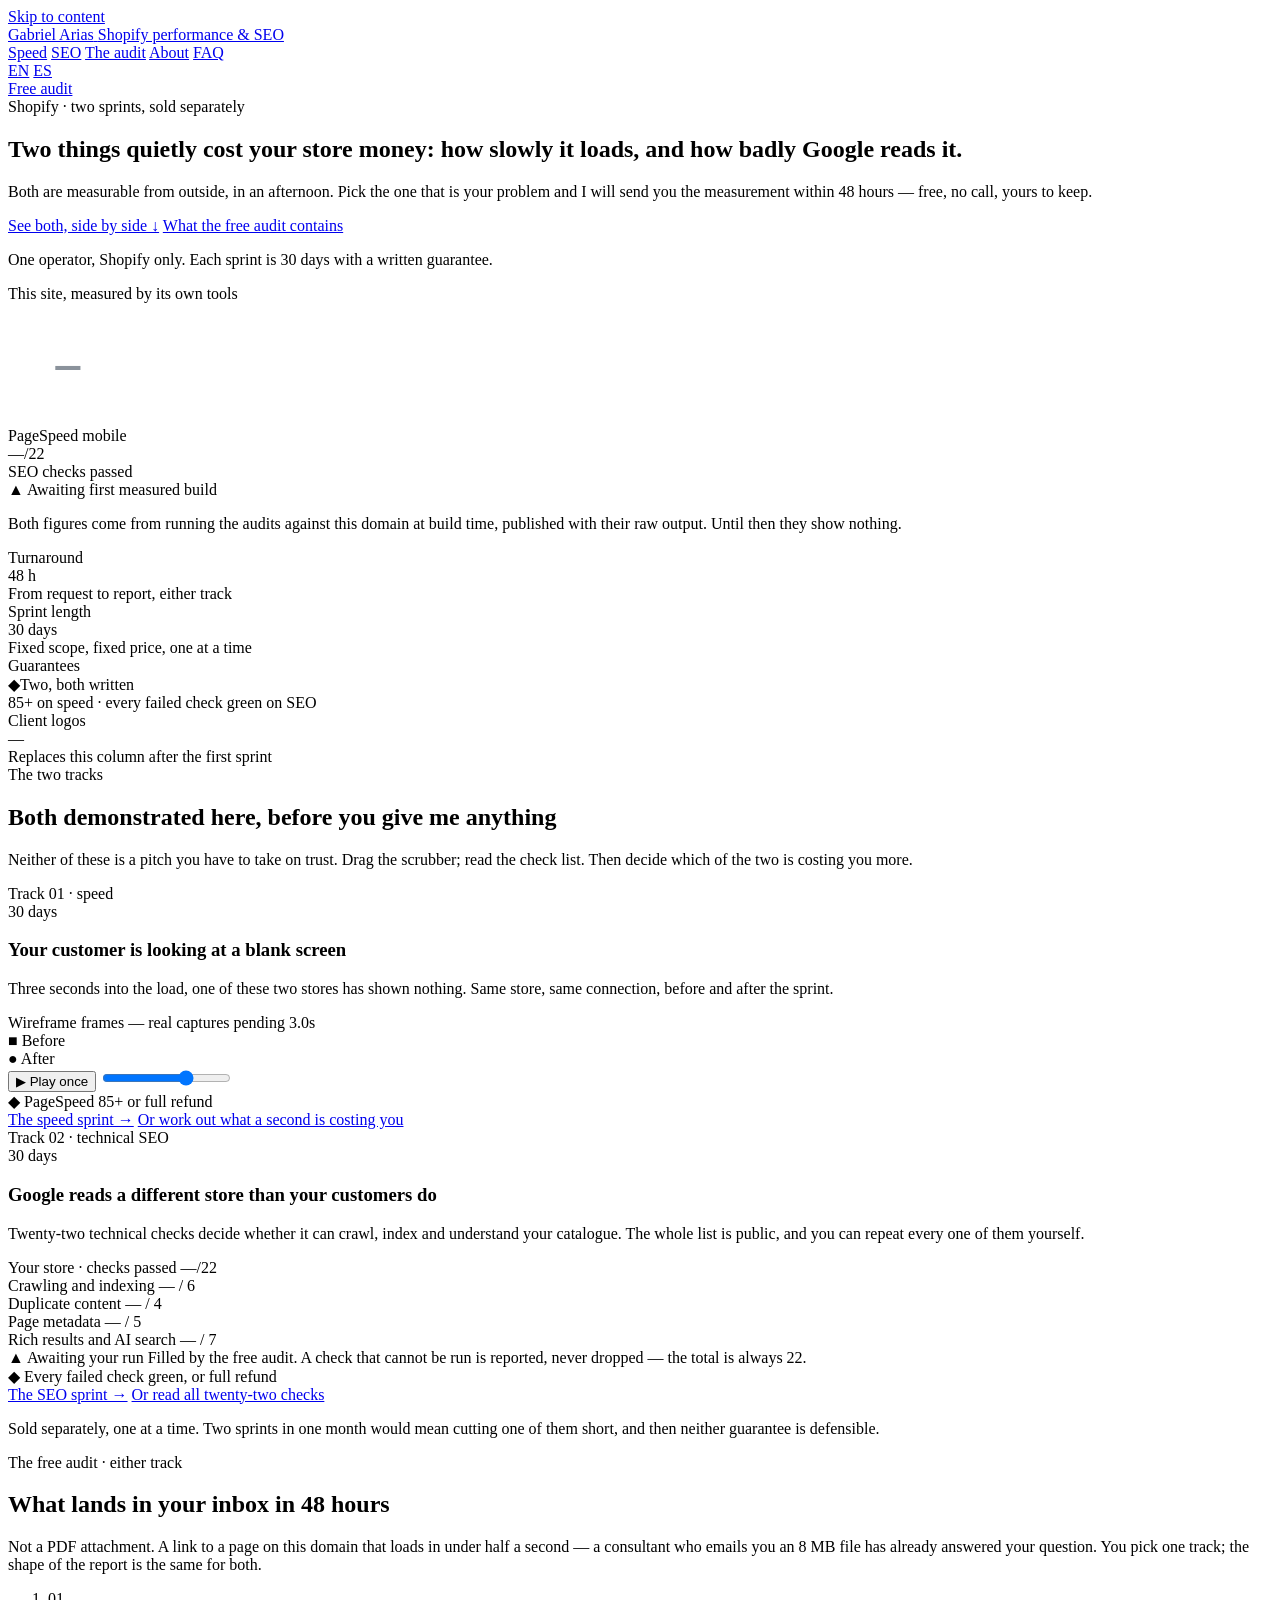
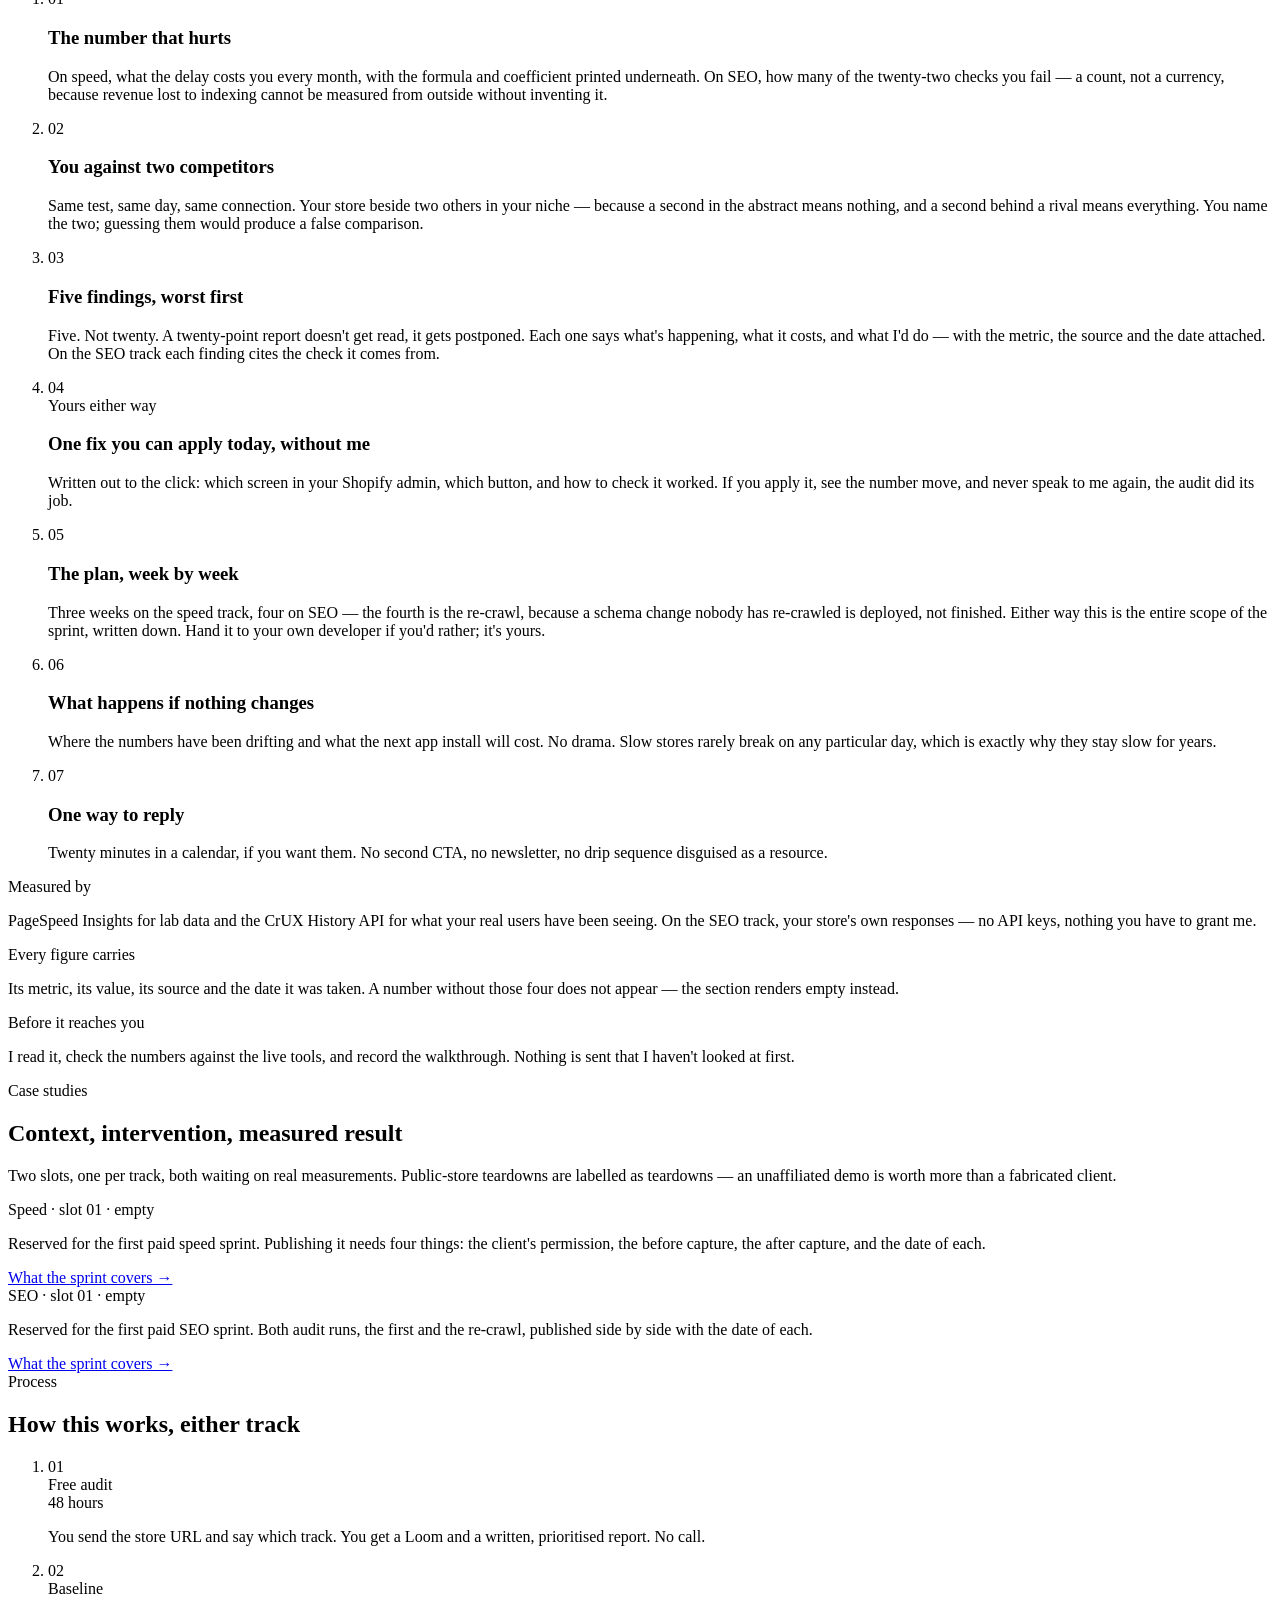
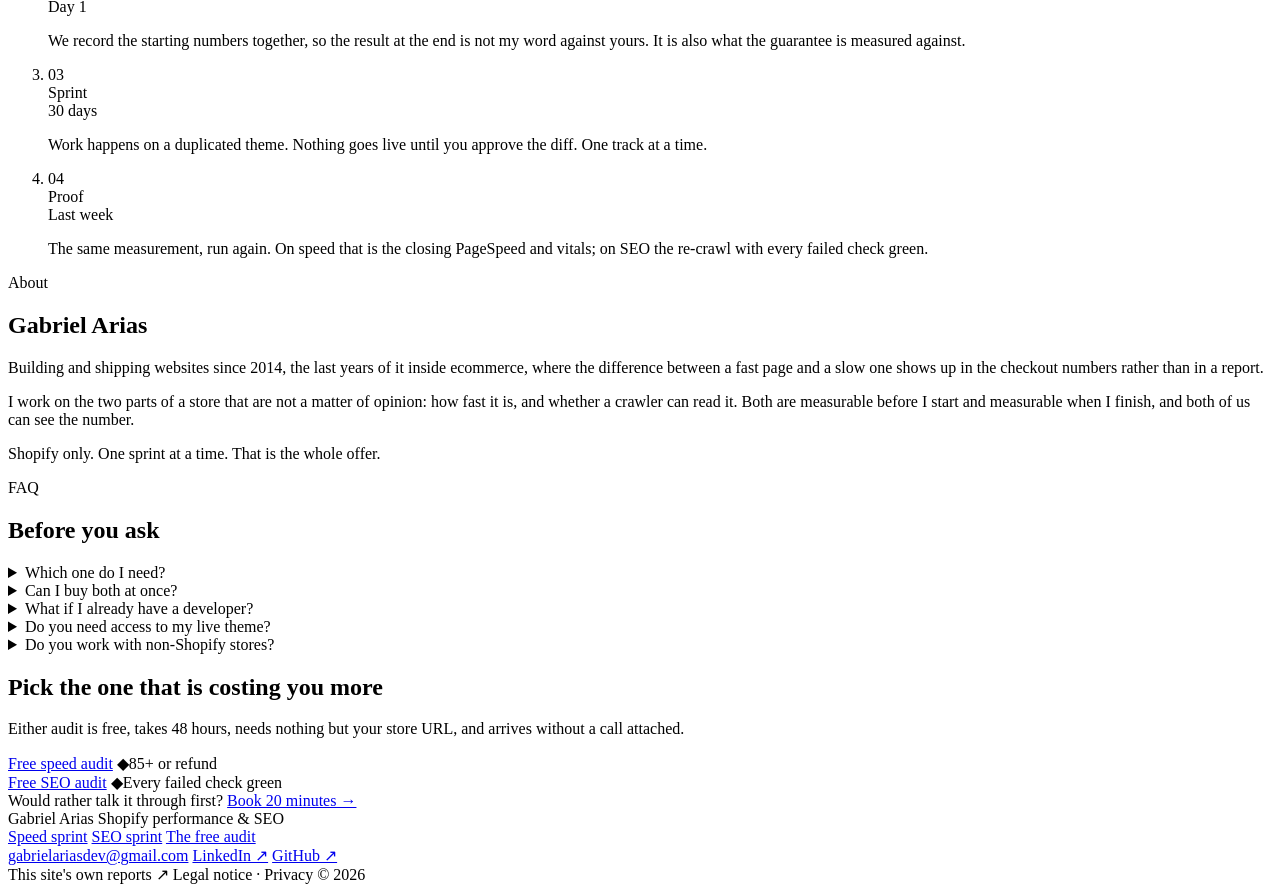
==== index.html @ f62ab75b "Move to gaboauditmyweb.dev and add Vercel Web Analytics - canonical and og:url on the three pages, r" ====
<!DOCTYPE html>
<html lang="en">
<head>
<meta charset="utf-8">
<meta name="viewport" content="width=device-width, initial-scale=1">
<title data-i18n="meta.title">Gabriel Arias · Shopify performance &amp; SEO</title>
<meta name="description" data-i18n-content="meta.description" content="Two things quietly cost your Shopify store money: how slowly it loads, and how badly Google reads it. Both measurable from outside. Free 48-hour audit on either.">
<link rel="icon" href="data:image/svg+xml,%3Csvg xmlns='http://www.w3.org/2000/svg' viewBox='0 0 32 32'%3E%3Crect width='32' height='32' rx='7' fill='%230E1013'/%3E%3Cpath d='M17.5 4 8 18h6l-1.5 10L22 14h-6z' fill='%232DD48F'/%3E%3C/svg%3E">

<link rel="canonical" href="https://gaboauditmyweb.dev/">
<meta property="og:type" content="website">
<meta property="og:url" content="https://gaboauditmyweb.dev/">
<meta property="og:title" data-i18n-content="meta.ogTitle" content="Gabriel Arias · Shopify performance &amp; SEO">
<meta property="og:description" data-i18n-content="meta.ogDescription" content="Two 30-day sprints, sold separately, each with a written guarantee. Free audit in 48 hours, no call required.">

<!-- Fonts are served from this origin; the @font-face block in styles.css
     explains why. These two are what the first screen needs: the headline,
     lede and buttons in sans, the eyebrow and brand role in mono 400.
     Preloading them starts the font download alongside the stylesheet
     instead of waiting for it to arrive and parse first. -->
<link rel="preload" href="assets/fonts/sans.woff2" as="font" type="font/woff2" crossorigin>
<link rel="preload" href="assets/fonts/mono-400.woff2" as="font" type="font/woff2" crossorigin>
<link rel="stylesheet" href="assets/styles.css">
<script src="assets/i18n.js" defer></script>
<script src="assets/main.js" defer></script>
<script src="/_vercel/insights/script.js" defer></script>
</head>
<body>

<!-- Ambient light. One fixed layer behind everything; the orb inside it
     follows the mouse and is display:none without one. styles.css explains
     why it costs a phone nothing. -->
<div class="glow" aria-hidden="true"><span class="glow__orb" data-glow></span></div>

<a class="skip" href="#main" data-i18n="nav.skip">Skip to content</a>

<header class="site-header" data-header>
  <div class="site-header__inner">
    <a class="brand" href="index.html">
      <span class="brand__name">Gabriel Arias</span>
      <span class="brand__role" data-i18n="brand.role">Shopify performance &amp; SEO</span>
    </a>
    <nav class="nav" data-i18n-aria="nav.primary" aria-label="Primary">
      <a class="nav__link" href="speed.html" data-i18n="nav.speed">Speed</a>
      <a class="nav__link" href="seo.html" data-i18n="nav.seo">SEO</a>
      <a class="nav__link" href="#report" data-i18n="nav.audit">The audit</a>
      <a class="nav__link" href="#about" data-i18n="nav.about">About</a>
      <a class="nav__link" href="#faq" data-i18n="nav.faq">FAQ</a>
      <!-- Language is auto-detected; this only overrides the guess. The links
           carry ?lang= so they still work if the click handler never binds. -->
      <div class="lang" role="group" aria-label="Language · Idioma" data-lang-switch>
        <a class="lang__opt" href="?lang=en" hreflang="en" lang="en" data-lang="en" aria-current="true">EN</a>
        <a class="lang__opt" href="?lang=es" hreflang="es" lang="es" data-lang="es">ES</a>
      </div>
      <a class="btn btn--primary btn--sm" href="#audit" data-i18n="nav.cta">Free audit</a>
    </nav>
  </div>
</header>

<main id="main" class="shell">

  <!-- ── Hero ─────────────────────────────────────────────────────────── -->
  <section class="section hero">
    <div>
      <div class="mono-label hero__eyebrow enter" data-i18n="hero.eyebrow">Shopify · two sprints, sold separately</div>
      <h1 class="h1 h1--long enter" data-i18n="hero.title">Two things quietly cost your store money: how slowly it loads, and how badly Google reads it.</h1>
      <p class="hero__lede enter enter--2" data-i18n="hero.lede">Both are measurable from outside, in an afternoon. Pick the one that is your problem and I will send you the measurement within 48 hours — free, no call, yours to keep.</p>
      <div class="hero__actions enter enter--3">
        <a class="btn btn--primary btn--lg" href="#tracks" data-i18n="hero.cta">See both, side by side ↓</a>
        <a class="link-quiet" href="#report" data-i18n="hero.link">What the free audit contains</a>
      </div>
      <p class="hero__note enter enter--4" data-i18n="hero.note">One operator, Shopify only. Each sprint is 30 days with a written guarantee.</p>
    </div>

    <div class="card dual enter enter--3">
      <div class="mono-label dual__head" data-i18n="dual.label">This site, measured by its own tools</div>
      <div class="dual__grid">
        <div class="dual__cell">
          <svg class="gauge__dial" width="120" height="120" viewBox="0 0 128 128" role="img" data-i18n-aria="gauge.alt" aria-label="No verified PageSpeed score published yet">
            <circle cx="64" cy="64" r="54" fill="none" stroke="var(--hairline)" stroke-width="8"></circle>
            <text x="64" y="80" text-anchor="middle" font-family="IBM Plex Mono, monospace" font-size="44" font-weight="600" fill="#8A929B">—</text>
          </svg>
          <div class="mono-label" data-i18n="dual.speed">PageSpeed mobile</div>
        </div>
        <div class="dual__cell dual__cell--centred">
          <div class="dual__score">—<span class="dual__total">/22</span></div>
          <div class="mono-label" data-i18n="dual.seo">SEO checks passed</div>
        </div>
      </div>
      <div class="dual__foot">
        <span class="badge badge--warn badge--md" data-i18n="dual.badge">▲ Awaiting first measured build</span>
        <p class="dual__note" data-i18n="dual.note">Both figures come from running the audits against this domain at build time, published with their raw output. Until then they show nothing.</p>
      </div>
    </div>
  </section>

  <!-- ── Facts strip ──────────────────────────────────────────────────── -->
  <section class="facts reveal" data-i18n-aria="facts.aria" aria-label="At a glance">
    <div class="fact">
      <div class="mono-label" data-i18n="facts.turnaround">Turnaround</div>
      <div class="fact__value" data-i18n="facts.turnaroundValue">48 h</div>
      <div class="fact__note" data-i18n="facts.turnaroundNote">From request to report, either track</div>
    </div>
    <div class="fact">
      <div class="mono-label" data-i18n="facts.sprint">Sprint length</div>
      <div class="fact__value" data-i18n="facts.sprintValue">30 days</div>
      <div class="fact__note" data-i18n="facts.sprintNote">Fixed scope, fixed price, one at a time</div>
    </div>
    <div class="fact">
      <div class="mono-label" data-i18n="facts.guarantees">Guarantees</div>
      <div class="fact__value fact__value--sans"><span class="diamond" aria-hidden="true">◆</span><span data-i18n="facts.guaranteesValue">Two, both written</span></div>
      <div class="fact__note" data-i18n="facts.guaranteesNote">85+ on speed · every failed check green on SEO</div>
    </div>
    <div class="fact fact--divided">
      <div class="mono-label" data-i18n="facts.logos">Client logos</div>
      <div class="fact__value fact__value--empty">—</div>
      <div class="fact__note fact__note--muted" data-i18n="facts.logosNote">Replaces this column after the first sprint</div>
    </div>
  </section>

  <!-- ── The two tracks ───────────────────────────────────────────────── -->
  <section class="section" id="tracks">
    <div class="mono-label section__eyebrow" data-i18n="tracks.eyebrow">The two tracks</div>
    <h2 class="h2 section__title" data-i18n="tracks.title">Both demonstrated here, before you give me anything</h2>
    <p class="section__lede" data-i18n="tracks.lede">Neither of these is a pitch you have to take on trust. Drag the scrubber; read the check list. Then decide which of the two is costing you more.</p>

    <div class="tracks reveal">

      <!-- Track 01 · speed -->
      <article class="card track">
        <div>
          <div class="track__head">
            <div class="mono-label" data-i18n="tracks.speedKind">Track 01 · speed</div>
            <div class="mono-label" data-i18n="tracks.days">30 days</div>
          </div>
          <h3 class="track__title" data-i18n="tracks.speedTitle">Your customer is looking at a blank screen</h3>
          <p class="track__text" data-i18n="tracks.speedText">Three seconds into the load, one of these two stores has shown nothing. Same store, same connection, before and after the sprint.</p>
        </div>

        <div>
          <div class="track__meta">
            <span class="mono-label" data-i18n="tracks.wireframe">Wireframe frames — real captures pending</span>
            <span class="film__readout" data-time>3.0s</span>
          </div>
          <div class="film film--compact">
            <div>
              <div class="mono-label mono-label--bad film__side" data-i18n="film.before">■ Before</div>
              <div class="frame frame--bad frame--sm">
                <div class="frame__bar" data-frame="bHeader" style="opacity:1"></div>
                <div class="frame__hero" data-frame="bHero" style="opacity:0"></div>
                <div class="frame__grid" data-frame="bGrid" style="opacity:0">
                  <div class="frame__tile"></div><div class="frame__tile"></div><div class="frame__tile"></div>
                </div>
              </div>
            </div>
            <div>
              <div class="mono-label mono-label--good film__side" data-i18n="film.after">● After</div>
              <div class="frame frame--good frame--sm">
                <div class="frame__bar" data-frame="aHeader" style="opacity:1"></div>
                <div class="frame__hero" data-frame="aHero" style="opacity:1"></div>
                <div class="frame__grid" data-frame="aGrid" style="opacity:1">
                  <div class="frame__tile"></div><div class="frame__tile"></div><div class="frame__tile"></div>
                </div>
              </div>
            </div>
          </div>
          <div class="film__controls">
            <button class="btn btn--secondary btn--sm" type="button" data-play data-i18n="film.play">▶ Play once</button>
            <input class="scrub" type="range" min="0" max="45" step="1" value="30" data-scrub data-i18n-aria="film.scrub" aria-label="Load time scrubber, seconds">
          </div>
        </div>

        <div class="warranty">
          <span class="diamond" aria-hidden="true">◆</span>
          <span data-i18n="tracks.speedWarranty">PageSpeed 85+ or full refund</span>
        </div>

        <div class="track__actions">
          <a class="btn btn--primary" href="speed.html" data-i18n="tracks.speedCta">The speed sprint →</a>
          <a class="track__aside" href="speed.html#numbers" data-i18n="tracks.speedAside">Or work out what a second is costing you</a>
        </div>
      </article>

      <!-- Track 02 · technical SEO -->
      <article class="card track">
        <div>
          <div class="track__head">
            <div class="mono-label" data-i18n="tracks.seoKind">Track 02 · technical SEO</div>
            <div class="mono-label" data-i18n="tracks.days">30 days</div>
          </div>
          <h3 class="track__title" data-i18n="tracks.seoTitle">Google reads a different store than your customers do</h3>
          <p class="track__text" data-i18n="tracks.seoText">Twenty-two technical checks decide whether it can crawl, index and understand your catalogue. The whole list is public, and you can repeat every one of them yourself.</p>
        </div>

        <div>
          <div class="track__meta">
            <span class="mono-label" data-i18n="tracks.yourStore">Your store · checks passed</span>
            <span class="film__readout film__readout--muted">—/22</span>
          </div>
          <div class="groups">
            <div class="groups__row">
              <span data-i18n="groups.crawl">Crawling and indexing</span>
              <span class="groups__count">— / 6</span>
            </div>
            <div class="groups__row">
              <span data-i18n="groups.dupes">Duplicate content</span>
              <span class="groups__count">— / 4</span>
            </div>
            <div class="groups__row">
              <span data-i18n="groups.meta">Page metadata</span>
              <span class="groups__count">— / 5</span>
            </div>
            <div class="groups__row">
              <span data-i18n="groups.rich">Rich results and AI search</span>
              <span class="groups__count">— / 7</span>
            </div>
          </div>
          <div class="track__await">
            <span class="badge badge--warn badge--sm" data-i18n="tracks.awaitBadge">▲ Awaiting your run</span>
            <span class="track__awaitText" data-i18n="tracks.awaitText">Filled by the free audit. A check that cannot be run is reported, never dropped — the total is always 22.</span>
          </div>
        </div>

        <div class="warranty">
          <span class="diamond" aria-hidden="true">◆</span>
          <span data-i18n="tracks.seoWarranty">Every failed check green, or full refund</span>
        </div>

        <div class="track__actions">
          <a class="btn btn--primary" href="seo.html" data-i18n="tracks.seoCta">The SEO sprint →</a>
          <a class="track__aside" href="seo.html#checks" data-i18n="tracks.seoAside">Or read all twenty-two checks</a>
        </div>
      </article>
    </div>

    <p class="tracks__note" data-i18n="tracks.note">Sold separately, one at a time. Two sprints in one month would mean cutting one of them short, and then neither guarantee is defensible.</p>
  </section>

  <!-- ── What the free audit contains ─────────────────────────────────── -->
  <section class="section section--rule" id="report">
    <div class="mono-label section__eyebrow" data-i18n="report.eyebrow">The free audit · either track</div>
    <h2 class="h2 section__title" data-i18n="report.title">What lands in your inbox in 48 hours</h2>
    <p class="section__lede" data-i18n="report.lede">Not a PDF attachment. A link to a page on this domain that loads in under half a second — a consultant who emails you an 8 MB file has already answered your question. You pick one track; the shape of the report is the same for both.</p>

    <ol class="anatomy reveal">
      <li class="anatomy__item">
        <span class="anatomy__n">01</span>
        <div>
          <h3 class="anatomy__title" data-i18n="report.t1">The number that hurts</h3>
          <p class="anatomy__text" data-i18n="report.p1">On speed, what the delay costs you every month, with the formula and coefficient printed underneath. On SEO, how many of the twenty-two checks you fail — a count, not a currency, because revenue lost to indexing cannot be measured from outside without inventing it.</p>
        </div>
      </li>
      <li class="anatomy__item">
        <span class="anatomy__n">02</span>
        <div>
          <h3 class="anatomy__title" data-i18n="report.t2">You against two competitors</h3>
          <p class="anatomy__text" data-i18n="report.p2">Same test, same day, same connection. Your store beside two others in your niche — because a second in the abstract means nothing, and a second behind a rival means everything. You name the two; guessing them would produce a false comparison.</p>
        </div>
      </li>
      <li class="anatomy__item">
        <span class="anatomy__n">03</span>
        <div>
          <h3 class="anatomy__title" data-i18n="report.t3">Five findings, worst first</h3>
          <p class="anatomy__text" data-i18n="report.p3">Five. Not twenty. A twenty-point report doesn't get read, it gets postponed. Each one says what's happening, what it costs, and what I'd do — with the metric, the source and the date attached. On the SEO track each finding cites the check it comes from.</p>
        </div>
      </li>
      <li class="anatomy__item anatomy__item--gift">
        <span class="anatomy__n anatomy__n--gift">04</span>
        <div>
          <div class="mono-label anatomy__kicker" data-i18n="report.k4">Yours either way</div>
          <h3 class="anatomy__title" data-i18n="report.t4">One fix you can apply today, without me</h3>
          <p class="anatomy__text" data-i18n="report.p4">Written out to the click: which screen in your Shopify admin, which button, and how to check it worked. If you apply it, see the number move, and never speak to me again, the audit did its job.</p>
        </div>
      </li>
      <li class="anatomy__item">
        <span class="anatomy__n">05</span>
        <div>
          <h3 class="anatomy__title" data-i18n="report.t5">The plan, week by week</h3>
          <p class="anatomy__text" data-i18n="report.p5">Three weeks on the speed track, four on SEO — the fourth is the re-crawl, because a schema change nobody has re-crawled is deployed, not finished. Either way this is the entire scope of the sprint, written down. Hand it to your own developer if you'd rather; it's yours.</p>
        </div>
      </li>
      <li class="anatomy__item">
        <span class="anatomy__n">06</span>
        <div>
          <h3 class="anatomy__title" data-i18n="report.t6">What happens if nothing changes</h3>
          <p class="anatomy__text" data-i18n="report.p6">Where the numbers have been drifting and what the next app install will cost. No drama. Slow stores rarely break on any particular day, which is exactly why they stay slow for years.</p>
        </div>
      </li>
      <li class="anatomy__item">
        <span class="anatomy__n">07</span>
        <div>
          <h3 class="anatomy__title" data-i18n="report.t7">One way to reply</h3>
          <p class="anatomy__text" data-i18n="report.p7">Twenty minutes in a calendar, if you want them. No second CTA, no newsletter, no drip sequence disguised as a resource.</p>
        </div>
      </li>
    </ol>

    <div class="provenance reveal">
      <div class="provenance__item">
        <div class="mono-label" data-i18n="prov.l1">Measured by</div>
        <p data-i18n="prov.p1">PageSpeed Insights for lab data and the CrUX History API for what your real users have been seeing. On the SEO track, your store's own responses — no API keys, nothing you have to grant me.</p>
      </div>
      <div class="provenance__item">
        <div class="mono-label" data-i18n="prov.l2">Every figure carries</div>
        <p data-i18n="prov.p2">Its metric, its value, its source and the date it was taken. A number without those four does not appear — the section renders empty instead.</p>
      </div>
      <div class="provenance__item">
        <div class="mono-label" data-i18n="prov.l3">Before it reaches you</div>
        <p data-i18n="prov.p3">I read it, check the numbers against the live tools, and record the walkthrough. Nothing is sent that I haven't looked at first.</p>
      </div>
    </div>
  </section>

  <!-- ── Case studies ─────────────────────────────────────────────────── -->
  <section class="section section--rule">
    <div class="mono-label section__eyebrow" data-i18n="cases.eyebrow">Case studies</div>
    <h2 class="h2 section__title" data-i18n="cases.title">Context, intervention, measured result</h2>
    <p class="section__lede" data-i18n="cases.lede">Two slots, one per track, both waiting on real measurements. Public-store teardowns are labelled as teardowns — an unaffiliated demo is worth more than a fabricated client.</p>

    <div class="cases cases--pair reveal">
      <article class="card card--dashed case case--empty">
        <span class="mono-label" data-i18n="cases.speedSlot">Speed · slot 01 · empty</span>
        <p class="case__text" data-i18n="cases.speedText">Reserved for the first paid speed sprint. Publishing it needs four things: the client's permission, the before capture, the after capture, and the date of each.</p>
        <a class="case__link" href="speed.html" data-i18n="cases.link">What the sprint covers →</a>
      </article>
      <article class="card card--dashed case case--empty">
        <span class="mono-label" data-i18n="cases.seoSlot">SEO · slot 01 · empty</span>
        <p class="case__text" data-i18n="cases.seoText">Reserved for the first paid SEO sprint. Both audit runs, the first and the re-crawl, published side by side with the date of each.</p>
        <a class="case__link" href="seo.html" data-i18n="cases.link">What the sprint covers →</a>
      </article>
    </div>
  </section>

  <!-- ── Process ──────────────────────────────────────────────────────── -->
  <section class="section section--rule">
    <div class="mono-label section__eyebrow" data-i18n="process.eyebrow">Process</div>
    <h2 class="h2 section__title section__title--last" data-i18n="process.title">How this works, either track</h2>
    <ol class="steps reveal">
      <li class="card step">
        <span class="step__n step__n--active">01</span>
        <div class="step__title" data-i18n="process.t1">Free audit</div>
        <div class="step__when" data-i18n="process.w1">48 hours</div>
        <p class="step__text" data-i18n="process.p1">You send the store URL and say which track. You get a Loom and a written, prioritised report. No call.</p>
      </li>
      <li class="card step">
        <span class="step__n">02</span>
        <div class="step__title" data-i18n="process.t2">Baseline</div>
        <div class="step__when" data-i18n="process.w2">Day 1</div>
        <p class="step__text" data-i18n="process.p2">We record the starting numbers together, so the result at the end is not my word against yours. It is also what the guarantee is measured against.</p>
      </li>
      <li class="card step">
        <span class="step__n">03</span>
        <div class="step__title" data-i18n="process.t3">Sprint</div>
        <div class="step__when" data-i18n="process.w3">30 days</div>
        <p class="step__text" data-i18n="process.p3">Work happens on a duplicated theme. Nothing goes live until you approve the diff. One track at a time.</p>
      </li>
      <li class="card step">
        <span class="step__n">04</span>
        <div class="step__title" data-i18n="process.t4">Proof</div>
        <div class="step__when" data-i18n="process.w4">Last week</div>
        <p class="step__text" data-i18n="process.p4">The same measurement, run again. On speed that is the closing PageSpeed and vitals; on SEO the re-crawl with every failed check green.</p>
      </li>
    </ol>
  </section>

  <!-- ── About ────────────────────────────────────────────────────────── -->
  <section class="section section--rule" id="about">
    <div class="about reveal">
      <div class="mono-label about__eyebrow" data-i18n="about.eyebrow">About</div>
      <h2 class="h2 about__title">Gabriel Arias</h2>
      <p class="about__text" data-i18n="about.p1">Building and shipping websites since 2014, the last years of it inside ecommerce, where the difference between a fast page and a slow one shows up in the checkout numbers rather than in a report.</p>
      <p class="about__text" data-i18n="about.p2">I work on the two parts of a store that are not a matter of opinion: how fast it is, and whether a crawler can read it. Both are measurable before I start and measurable when I finish, and both of us can see the number.</p>
      <p class="about__text about__text--last" data-i18n="about.p3">Shopify only. One sprint at a time. That is the whole offer.</p>
    </div>
  </section>

  <!-- ── FAQ ──────────────────────────────────────────────────────────── -->
  <section class="section section--rule" id="faq">
    <div class="mono-label section__eyebrow" data-i18n="faq.eyebrow">FAQ</div>
    <h2 class="h2 section__title section__title--last" data-i18n="faq.title">Before you ask</h2>
    <div class="faq reveal">
      <details class="faq__item">
        <summary class="faq__q"><span data-i18n="faq.q1">Which one do I need?</span><span class="faq__sign" aria-hidden="true"></span></summary>
        <p class="faq__a" data-i18n="faq.a1">Placeholder. If you have traffic that is not converting, start with speed. If you have a catalogue that Google barely shows, start with SEO. Both free audits are free — take the one you are less sure about.</p>
      </details>
      <details class="faq__item">
        <summary class="faq__q"><span data-i18n="faq.q2">Can I buy both at once?</span><span class="faq__sign" aria-hidden="true"></span></summary>
        <p class="faq__a" data-i18n="faq.a2">Not in the same month. One operator running both sprints at once has to cut one of them short, and then neither guarantee is worth anything. Back to back they fit in 50 days — three weeks of speed, then four of SEO — for $5,150, and both guarantees still stand.</p>
      </details>
      <details class="faq__item">
        <summary class="faq__q"><span data-i18n="faq.q3">What if I already have a developer?</span><span class="faq__sign" aria-hidden="true"></span></summary>
        <p class="faq__a" data-i18n="faq.a3">Placeholder. Either I hand over a prioritised diff and they ship it, or I ship it and they review. Both work, and the second is faster.</p>
      </details>
      <details class="faq__item">
        <summary class="faq__q"><span data-i18n="faq.q4">Do you need access to my live theme?</span><span class="faq__sign" aria-hidden="true"></span></summary>
        <p class="faq__a" data-i18n="faq.a4">Placeholder. Staff access to a duplicated theme. The live one is never touched until you approve the diff. The free audit needs nothing at all — just the URL.</p>
      </details>
      <details class="faq__item faq__item--last">
        <summary class="faq__q"><span data-i18n="faq.q5">Do you work with non-Shopify stores?</span><span class="faq__sign" aria-hidden="true"></span></summary>
        <p class="faq__a" data-i18n="faq.a5">Placeholder. No. Both methods are Shopify-specific, which is exactly why each takes 30 days instead of a quarter.</p>
      </details>
    </div>
  </section>

  <!-- ── Audit CTA ────────────────────────────────────────────────────── -->
  <section class="section section--rule" id="audit">
    <div class="card cta reveal">
      <div class="cta__head">
        <h2 class="h2 cta__title" data-i18n="cta.title">Pick the one that is costing you more</h2>
        <p class="cta__lede" data-i18n="cta.lede">Either audit is free, takes 48 hours, needs nothing but your store URL, and arrives without a call attached.</p>
      </div>
      <div class="cta__pair">
        <div class="cta__option">
          <a class="btn btn--primary btn--lg cta__btn" data-i18n="cta.speedButton" data-i18n-href="cta.speedMailto" href="mailto:gabrielariasdev@gmail.com?subject=Free%20Shopify%20speed%20audit&amp;body=Store%20URL%3A%20">Free speed audit</a>
          <span class="cta__warranty"><span class="diamond" aria-hidden="true">◆</span><span data-i18n="cta.speedWarranty">85+ or refund</span></span>
        </div>
        <div class="cta__option">
          <a class="btn btn--primary btn--lg cta__btn" data-i18n="cta.seoButton" data-i18n-href="cta.seoMailto" href="mailto:gabrielariasdev@gmail.com?subject=Free%20Shopify%20SEO%20audit&amp;body=Store%20URL%3A%20">Free SEO audit</a>
          <span class="cta__warranty"><span class="diamond" aria-hidden="true">◆</span><span data-i18n="cta.seoWarranty">Every failed check green</span></span>
        </div>
      </div>
      <div class="cta__book">
        <span class="cta__bookNote" data-i18n="cta.bookNote">Would rather talk it through first?</span>
        <a class="btn btn--secondary" href="https://cal.com/gabriel-arias-dev/audit" data-i18n="cta.bookLink">Book 20 minutes →</a>
      </div>
    </div>
  </section>
</main>

<footer class="site-footer">
  <div class="site-footer__inner">
    <div class="foot-brand">
      <span class="foot-brand__name">Gabriel Arias</span>
      <span class="mono-label" data-i18n="brand.role">Shopify performance &amp; SEO</span>
    </div>
    <div class="foot-links">
      <a href="speed.html" data-i18n="foot.speed">Speed sprint</a>
      <a href="seo.html" data-i18n="foot.seo">SEO sprint</a>
      <a class="foot-links__muted" href="#report" data-i18n="foot.audit">The free audit</a>
    </div>
    <div class="foot-links">
      <a href="mailto:gabrielariasdev@gmail.com">gabrielariasdev@gmail.com</a>
      <a href="https://www.linkedin.com/in/gabriel-oniel-arias/" rel="me noopener">LinkedIn ↗</a>
      <a class="foot-links__muted" href="https://github.com/gabo5612/" rel="me noopener">GitHub ↗</a>
    </div>
    <div class="foot-links">
      <span class="mono-label" data-i18n="foot.reports">This site's own reports ↗</span>
      <span class="foot-legal" data-i18n="foot.legal">Legal notice · Privacy</span>
      <span class="foot-copy">© 2026</span>
    </div>
  </div>
</footer>

</body>
</html>
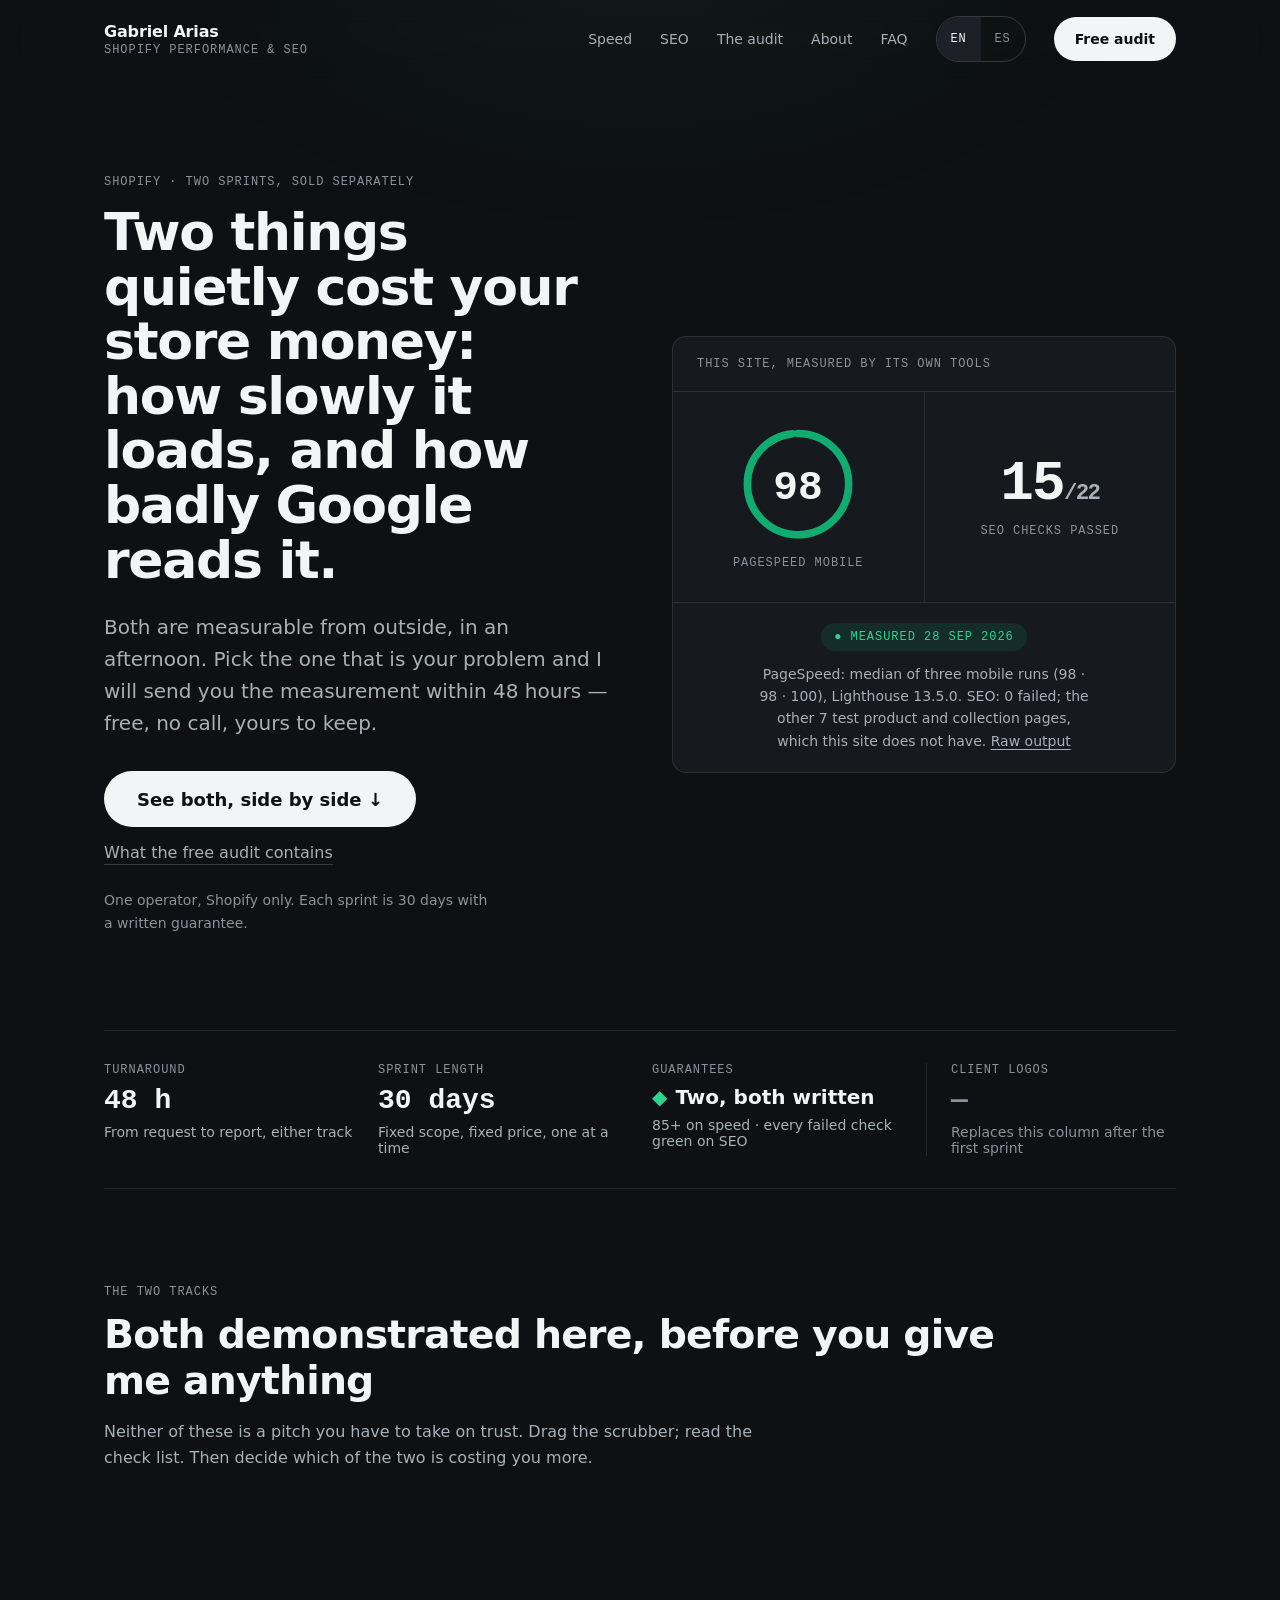
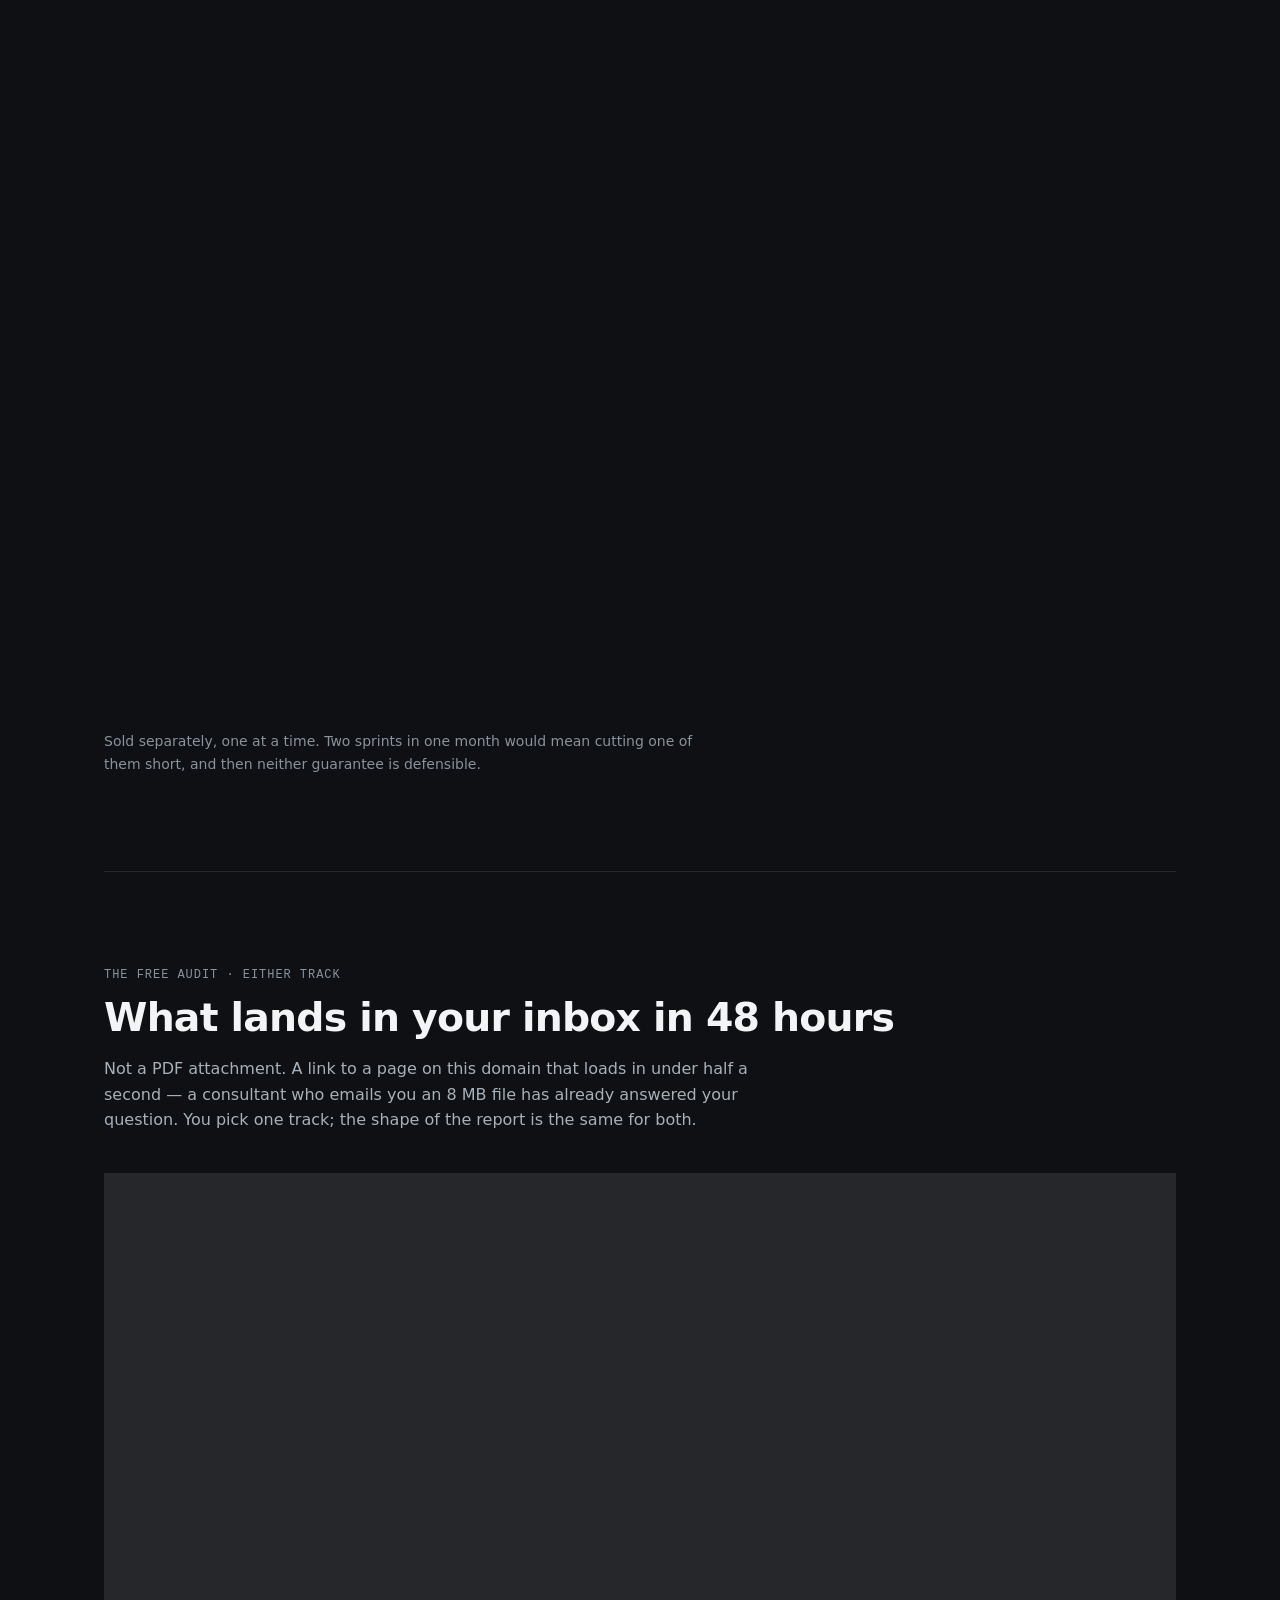
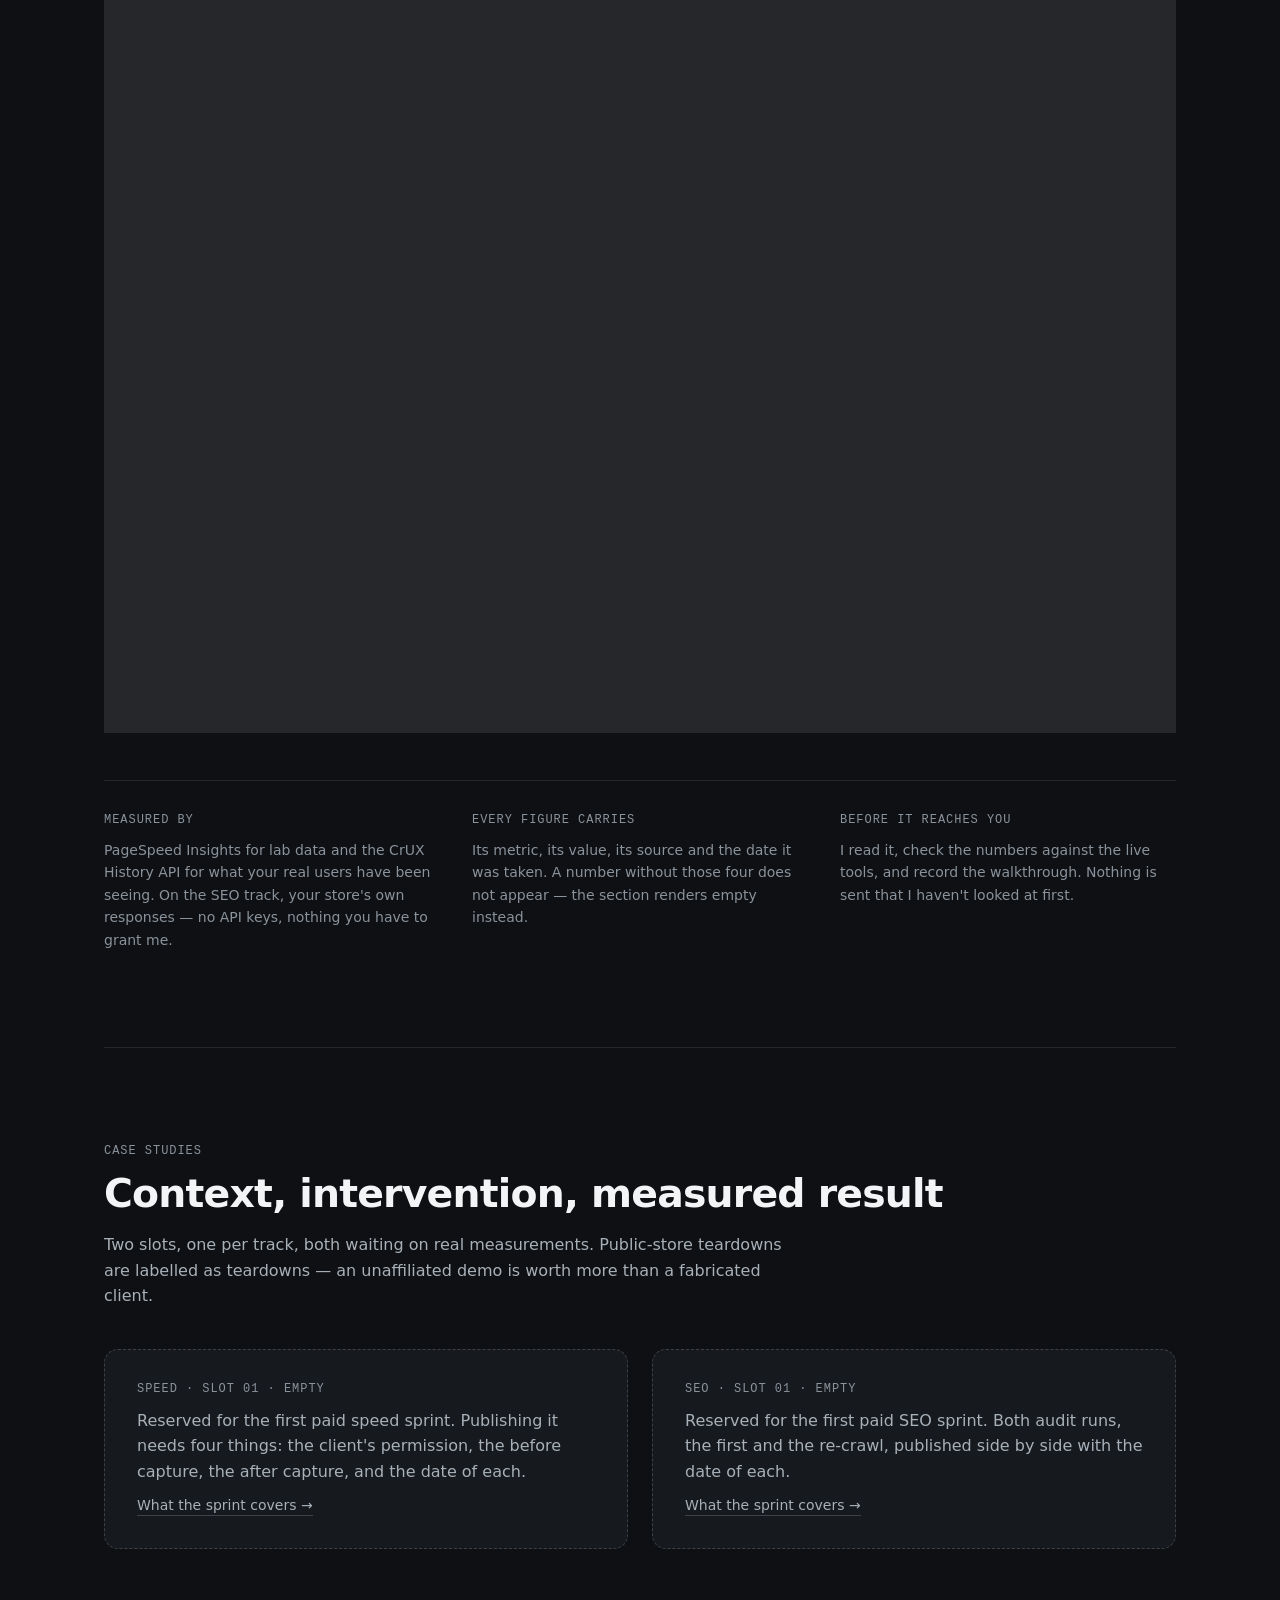
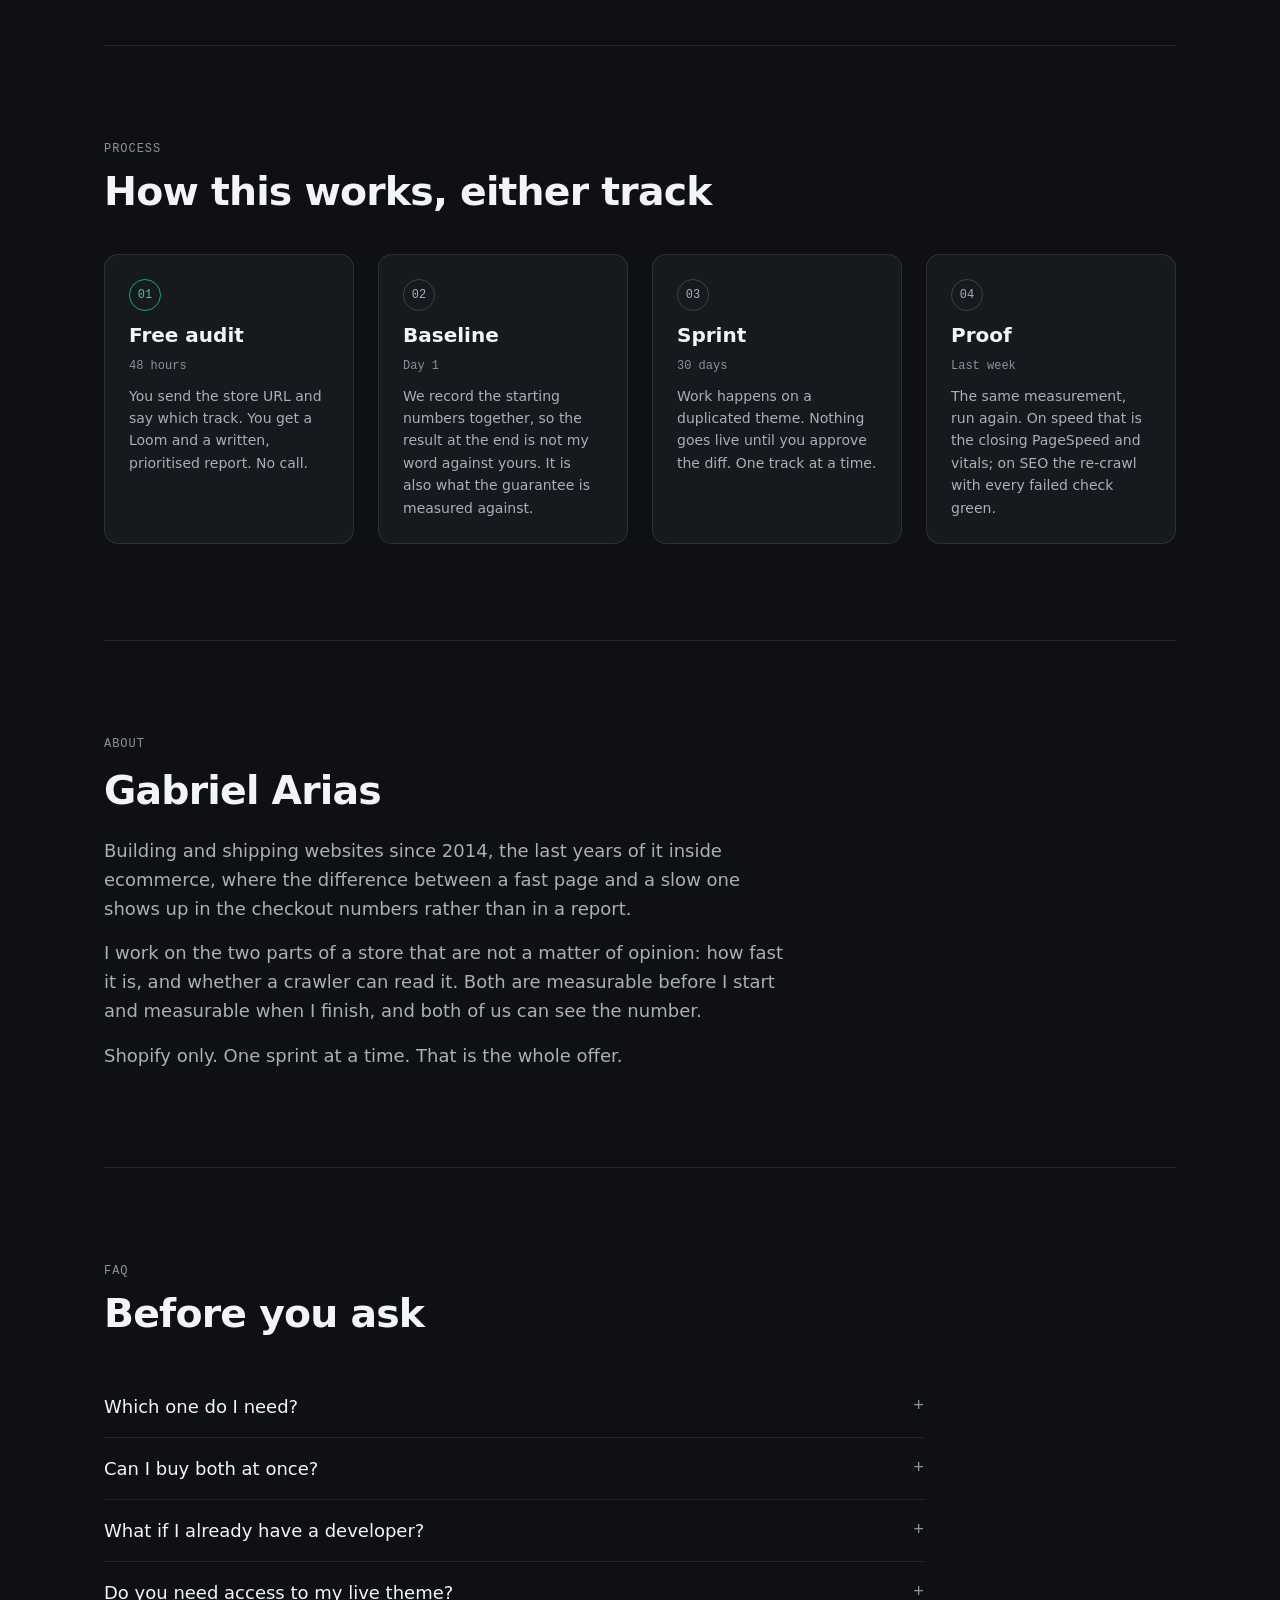
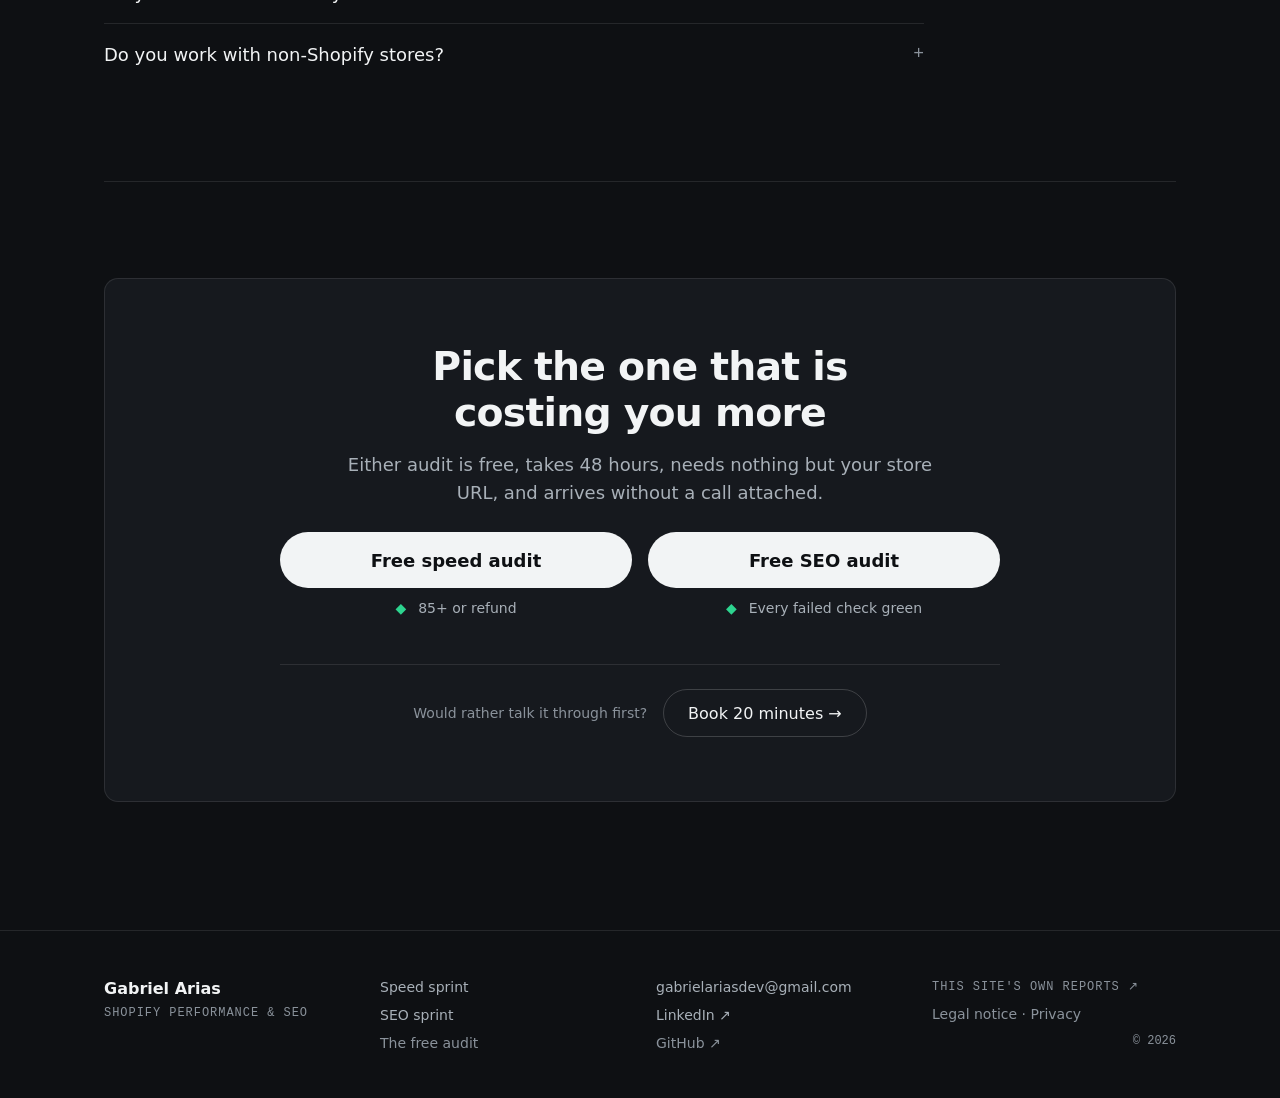
==== commit d852defe: "Publish the site's own measured PageSpeed and SEO figures - Hero gauges filled with real measurement" ====
--- a/index.html
+++ b/index.html
@@ -4,7 +4,7 @@
 <meta charset="utf-8">
 <meta name="viewport" content="width=device-width, initial-scale=1">
 <title data-i18n="meta.title">Gabriel Arias · Shopify performance &amp; SEO</title>
-<meta name="description" data-i18n-content="meta.description" content="Two things quietly cost your Shopify store money: how slowly it loads, and how badly Google reads it. Both measurable from outside. Free 48-hour audit on either.">
+<meta name="description" data-i18n-content="meta.description" content="Two things cost your Shopify store money: how slowly it loads, and how badly Google reads it. Both measurable from outside. Free 48-hour audit on either.">
 <link rel="icon" href="data:image/svg+xml,%3Csvg xmlns='http://www.w3.org/2000/svg' viewBox='0 0 32 32'%3E%3Crect width='32' height='32' rx='7' fill='%230E1013'/%3E%3Cpath d='M17.5 4 8 18h6l-1.5 10L22 14h-6z' fill='%232DD48F'/%3E%3C/svg%3E">
 
 <link rel="canonical" href="https://gaboauditmyweb.dev/">
@@ -12,6 +12,11 @@
 <meta property="og:url" content="https://gaboauditmyweb.dev/">
 <meta property="og:title" data-i18n-content="meta.ogTitle" content="Gabriel Arias · Shopify performance &amp; SEO">
 <meta property="og:description" data-i18n-content="meta.ogDescription" content="Two 30-day sprints, sold separately, each with a written guarantee. Free audit in 48 hours, no call required.">
+<meta property="og:image" content="https://gaboauditmyweb.dev/assets/og.png">
+<meta property="og:image:width" content="1200">
+<meta property="og:image:height" content="630">
+<meta property="og:image:alt" content="Two 30-day sprints, two written guarantees: PageSpeed 85+ or refund, every failed check green or refund.">
+<meta name="twitter:card" content="summary_large_image">
 
 <!-- Fonts are served from this origin; the @font-face block in styles.css
      explains why. These two are what the first screen needs: the headline,
@@ -21,6 +26,9 @@
 <link rel="preload" href="assets/fonts/sans.woff2" as="font" type="font/woff2" crossorigin>
 <link rel="preload" href="assets/fonts/mono-400.woff2" as="font" type="font/woff2" crossorigin>
 <link rel="stylesheet" href="assets/styles.css">
+<script type="application/ld+json">
+{"@context":"https://schema.org","@type":"Organization","name":"Gabriel Arias","url":"https://gaboauditmyweb.dev/","logo":"https://gaboauditmyweb.dev/assets/og.png","email":"gabrielariasdev@gmail.com","description":"Shopify performance and technical SEO: two 30-day sprints, sold separately, each with a written guarantee.","sameAs":["https://github.com/gabo5612"]}
+</script>
 <script src="assets/i18n.js" defer></script>
 <script src="assets/main.js" defer></script>
 <script src="/_vercel/insights/script.js" defer></script>
@@ -76,20 +84,21 @@
       <div class="mono-label dual__head" data-i18n="dual.label">This site, measured by its own tools</div>
       <div class="dual__grid">
         <div class="dual__cell">
-          <svg class="gauge__dial" width="120" height="120" viewBox="0 0 128 128" role="img" data-i18n-aria="gauge.alt" aria-label="No verified PageSpeed score published yet">
+          <svg class="gauge__dial" width="120" height="120" viewBox="0 0 128 128" role="img" data-i18n-aria="gauge.alt" aria-label="PageSpeed mobile score: 98 out of 100">
             <circle cx="64" cy="64" r="54" fill="none" stroke="var(--hairline)" stroke-width="8"></circle>
-            <text x="64" y="80" text-anchor="middle" font-family="IBM Plex Mono, monospace" font-size="44" font-weight="600" fill="#8A929B">—</text>
+            <circle cx="64" cy="64" r="54" fill="none" stroke="var(--brand)" stroke-width="8" stroke-linecap="round" stroke-dasharray="332.5 339.3" transform="rotate(-90 64 64)"></circle>
+            <text x="64" y="80" text-anchor="middle" font-family="IBM Plex Mono, monospace" font-size="44" font-weight="600" fill="#F2F4F5">98</text>
           </svg>
           <div class="mono-label" data-i18n="dual.speed">PageSpeed mobile</div>
         </div>
         <div class="dual__cell dual__cell--centred">
-          <div class="dual__score">—<span class="dual__total">/22</span></div>
+          <div class="dual__score dual__score--measured">15<span class="dual__total">/22</span></div>
           <div class="mono-label" data-i18n="dual.seo">SEO checks passed</div>
         </div>
       </div>
       <div class="dual__foot">
-        <span class="badge badge--warn badge--md" data-i18n="dual.badge">▲ Awaiting first measured build</span>
-        <p class="dual__note" data-i18n="dual.note">Both figures come from running the audits against this domain at build time, published with their raw output. Until then they show nothing.</p>
+        <span class="badge badge--good badge--md" data-i18n="dual.badge">● Measured 28 Sep 2026</span>
+        <p class="dual__note"><span data-i18n="dual.note">PageSpeed: median of three mobile runs (98 · 98 · 100), Lighthouse 13.5.0. SEO: 0 failed; the other 7 test product and collection pages, which this site does not have.</span> <a class="gauge__raw" href="medicion/resumen.json" data-i18n="self.raw">Raw output</a></p>
       </div>
     </div>
   </section>
--- a/assets/styles.css
+++ b/assets/styles.css
@@ -0,0 +1,1168 @@
+/* ============================================================
+   Gabriel Arias · Shopify performance
+   Design system v0.1 — dark only
+   ============================================================ */
+
+/* ── Fonts, self-hosted ───────────────────────────────────────
+   Google Fonts cost two extra origins in series: the stylesheet
+   on fonts.googleapis.com has to arrive and parse before the
+   first request to fonts.gstatic.com can even start, and each
+   origin pays its own DNS + TCP + TLS. That chain blocked the
+   first paint for about 800 ms on a throttled phone — on a site
+   whose whole pitch is load time.
+
+   Served from this origin the fonts are subset to the characters
+   these three pages actually use (latin-1 plus the badge symbols
+   ▲ ● ■ ◆ and the arrows), which is fewer bytes than Google sent
+   and no chain at all.
+
+   `tnum` is retained on purpose: rule 01 of the design system
+   puts every score, second and price in mono with tabular
+   figures, and without that feature the digits stop lining up
+   the moment a value changes.
+
+   Only three files: IBM Plex Sans is variable, so one covers
+   400-600, and mono is only ever used at 400 and 600. */
+@font-face{
+  font-family:"IBM Plex Sans";
+  src:url(fonts/sans.woff2) format("woff2-variations");
+  font-weight:400 600;
+  font-style:normal;
+  font-display:swap;
+}
+@font-face{
+  font-family:"IBM Plex Mono";
+  src:url(fonts/mono-400.woff2) format("woff2");
+  font-weight:400;
+  font-style:normal;
+  font-display:swap;
+}
+@font-face{
+  font-family:"IBM Plex Mono";
+  src:url(fonts/mono-600.woff2) format("woff2");
+  font-weight:600;
+  font-style:normal;
+  font-display:swap;
+}
+
+:root{
+  color-scheme:dark;
+
+  /* Surfaces & ink */
+  --plane:#0E1013;
+  --surface-1:#16191E;
+  --surface-2:#1D2127;
+  --ink-primary:#F2F4F5;
+  --ink-secondary:#A8B0B8;
+  --ink-muted:#8A929B;
+  --hairline:rgba(242,244,245,.10);
+  --hairline-strong:rgba(242,244,245,.18);
+
+  /* Brand & status */
+  --brand:#10AC70;
+  --brand-hi:#2DD48F;
+  --brand-hover:#4ADE9F;
+  --status-good:#10AC70;
+  --status-warn:#C98500;
+  --status-bad:#E5484D;
+  --data-neutral:#3987E5;
+  --warn-wash:rgba(201,133,0,.14);
+
+  /* Type */
+  --font-ui:"IBM Plex Sans",system-ui,-apple-system,sans-serif;
+  --font-mono:"IBM Plex Mono",ui-monospace,SFMono-Regular,monospace;
+
+  /* Motion — 120ms hover, 200ms transition, 320ms enter */
+  --ease:cubic-bezier(.2,0,0,1);
+  --t-hover:120ms;
+  --t-move:200ms;
+  --t-enter:320ms;
+
+  /* Space (base 4) & radius (max 14) */
+  --shell:1120px;
+  --gutter:24px;
+  --r-sm:4px;
+  --r-md:10px;
+  --r-lg:14px;
+  --r-pill:999px;
+}
+
+/* ── Reset ──────────────────────────────────────────────── */
+
+*{box-sizing:border-box}
+/* The plane is set on <html> alone, deliberately. <body> is not a stacking
+   context, so `.glow` — a child of body at z-index:-1 — is painted inside
+   the ROOT stacking context, in the negative-index layer that comes after
+   the canvas but before the root's in-flow descendants. A background on
+   <body> is one of those descendants, so it covered the glow completely
+   and the layer rendered as if it were not there at all. */
+html{
+  scroll-behavior:smooth;
+  background:var(--plane);
+}
+html,body{
+  margin:0;padding:0;
+  color:var(--ink-primary);
+  font-family:var(--font-ui);
+  -webkit-font-smoothing:antialiased;
+}
+a{color:var(--brand-hi);text-decoration-thickness:1px;text-underline-offset:3px}
+a:hover{text-decoration-thickness:2px}
+:focus-visible{outline:2px solid var(--brand-hi);outline-offset:2px;border-radius:var(--r-sm)}
+summary::-webkit-details-marker{display:none}
+input,button,select,textarea{font:inherit;color:inherit}
+::selection{background:var(--brand);color:var(--plane)}
+img,svg{max-width:100%}
+
+@media (prefers-reduced-motion:reduce){
+  html{scroll-behavior:auto}
+  *{animation-duration:.01ms !important;transition-duration:.01ms !important}
+}
+
+/* ── Ambient light ──────────────────────────────────────
+   The page is one flat plane of #0E1013 from top to bottom, which reads
+   as unfinished rather than as restraint. This gives it a light source:
+   a fixed brand wash at the top of the viewport, and on a mouse, a soft
+   orb that follows the cursor.
+
+   Four things keep it off the critical path:
+
+   - It is one `position:fixed` box at `z-index:-1`, painted once. It
+     lands in the root stacking context's negative layer, above the
+     canvas and below every in-flow element — no element on the page has
+     to move, gain a z-index, or become a stacking context for it. See
+     the note on the reset above for why <body> gives up its background.
+   - The orb never repaints. `main.js` writes `transform` on it and
+     nothing else, so the move is a compositor transform: no style
+     recalc on the rest of the tree, no layout, no paint.
+   - `display:none` unless the device actually has a mouse. A phone
+     never creates the layer, never runs the listener, and Lighthouse's
+     mobile emulation reports a touch pointer, so the audit sees the
+     page exactly as it was.
+   - The alphas are chosen against `--ink-muted`, the smallest and lowest
+     contrast text on the page, in the worst case both layers can produce:
+     each at full strength, stacked, under a 12px mono label. That
+     composite is #113026, on which #8A929B measures 4.57:1 — still past
+     AA, and the real figure is higher because the wash peaks above the
+     top of the viewport and never reaches full strength on screen. */
+
+.glow{
+  position:fixed;inset:0;z-index:-1;
+  pointer-events:none;overflow:hidden;
+  background:radial-gradient(760px 460px at 50% -10%,
+    rgba(16,172,112,.08), rgba(16,172,112,0) 70%);
+}
+.glow__orb{display:none}
+
+@media (hover:hover) and (pointer:fine){
+  .glow__orb{
+    display:block;
+    position:absolute;top:0;left:0;
+    width:640px;height:640px;margin:-320px 0 0 -320px;
+    border-radius:var(--r-pill);
+    background:radial-gradient(closest-side,
+      rgba(45,212,143,.10), rgba(45,212,143,0));
+    opacity:0;
+    transition:opacity 400ms var(--ease);
+  }
+  /* Promoted only once the pointer has actually moved: a session that
+     never touches the mouse should not hold a 640px layer on the GPU. */
+  .glow__orb.is-live{opacity:1;will-change:transform}
+}
+
+/* ── Skip link ──────────────────────────────────────────── */
+
+.skip{
+  position:absolute;left:-9999px;top:8px;z-index:100;
+  padding:12px 20px;border-radius:var(--r-md);
+  background:var(--ink-primary);color:var(--plane);
+  text-decoration:none;font-weight:600;
+}
+.skip:focus{left:8px}
+
+/* ── Shared primitives ──────────────────────────────────── */
+
+/* Rule 01: data is mono. Every score, second, percentage, price. */
+.mono-label{
+  font-family:var(--font-mono);
+  font-size:12px;
+  letter-spacing:.08em;
+  text-transform:uppercase;
+  color:var(--ink-muted);
+}
+.mono-label--bad{color:var(--status-bad)}
+.mono-label--good{color:var(--brand-hi)}
+
+.h1{
+  font-size:clamp(2.5rem,1.75rem + 3.2vw,4.25rem);
+  line-height:1.05;
+  letter-spacing:-.025em;
+  font-weight:600;
+  margin:0 0 24px;
+  text-wrap:pretty;
+}
+/* The hub's headline names both problems, so it runs about half as long
+   again as the two sprint pages'. At the shared maximum it sets eight
+   lines in a half-width column and pushes the panel beside it off screen;
+   the step down keeps it to five without leaving the type scale. */
+.h1--long{font-size:clamp(2.25rem,1.5rem + 2.4vw,3.25rem)}
+.h2{
+  font-size:clamp(1.875rem,1.5rem + 1.2vw,2.5rem);
+  letter-spacing:-.02em;
+  font-weight:600;
+  margin:0;
+  text-wrap:pretty;
+}
+
+.card{
+  background:var(--surface-1);
+  border:1px solid var(--hairline);
+  border-radius:var(--r-lg);
+}
+.card--dashed{border-style:dashed;border-color:var(--hairline-strong)}
+.card--brand{border-color:var(--brand)}
+
+.diamond{color:var(--brand-hi)}
+.tick{color:var(--brand-hi)}
+
+/* Buttons — 44px minimum touch target */
+.btn{
+  min-height:48px;
+  display:inline-flex;align-items:center;justify-content:center;
+  padding:0 24px;
+  border:1px solid transparent;
+  border-radius:var(--r-pill);
+  font-size:16px;font-weight:600;
+  text-decoration:none;white-space:nowrap;
+  cursor:pointer;
+  transition:background var(--t-hover) var(--ease),
+             border-color var(--t-hover) var(--ease),
+             color var(--t-hover) var(--ease);
+}
+.btn--primary{background:var(--ink-primary);color:var(--plane)}
+.btn--primary:hover{background:#FFFFFF}
+.btn--secondary{
+  background:transparent;
+  border-color:var(--hairline-strong);
+  color:var(--ink-primary);
+  font-weight:500;
+}
+.btn--secondary:hover{background:var(--surface-2);border-color:var(--ink-muted)}
+.btn--sm{min-height:44px;padding:0 20px;font-size:14px}
+.btn--lg{min-height:56px;padding:0 32px;font-size:18px}
+/* Two labels, one visible: the header CTA has to fit next to the language
+   switch on a 360px screen without either of them wrapping. */
+.btn__short{display:none}
+
+.link-quiet{
+  font-size:16px;
+  color:var(--ink-secondary);
+  text-decoration:none;
+  border-bottom:1px solid var(--hairline-strong);
+  padding-bottom:2px;
+  transition:color var(--t-hover) var(--ease);
+}
+.link-quiet:hover{color:var(--ink-primary)}
+
+/* Badges — Rule 02: state is never colour alone, the icon ships with it */
+.badge{
+  display:inline-flex;align-items:center;gap:6px;
+  border:1px solid transparent;
+  border-radius:var(--r-pill);
+  font-family:var(--font-mono);
+  font-size:12px;letter-spacing:.08em;text-transform:uppercase;
+}
+.badge--sm{padding:4px 10px}
+.badge--md{padding:6px 12px}
+.badge--warn{background:var(--warn-wash);color:var(--status-warn)}
+.badge--outline{
+  padding:6px 12px;
+  border-color:var(--hairline-strong);
+  color:var(--ink-secondary);
+}
+
+/* ── Header ─────────────────────────────────────────────── */
+
+.site-header{
+  position:sticky;top:0;z-index:50;
+  background:rgba(14,16,19,0);
+  border-bottom:1px solid transparent;
+  backdrop-filter:blur(12px);
+  -webkit-backdrop-filter:blur(12px);
+  transition:background var(--t-move) var(--ease),
+             border-color var(--t-move) var(--ease);
+}
+.site-header.is-scrolled{
+  background:rgba(14,16,19,.85);
+  border-bottom-color:var(--hairline);
+}
+.site-header__inner{
+  max-width:var(--shell);margin:0 auto;
+  padding:16px var(--gutter);
+  display:flex;align-items:center;gap:24px;justify-content:space-between;
+}
+.brand{display:grid;gap:2px;text-decoration:none;color:inherit}
+.brand__name{font-size:16px;font-weight:600;letter-spacing:-.01em}
+.brand__role{
+  font-family:var(--font-mono);font-size:12px;
+  letter-spacing:.08em;text-transform:uppercase;color:var(--ink-muted);
+}
+.nav{display:flex;align-items:center;gap:28px}
+.nav__link{
+  font-size:14px;color:var(--ink-secondary);text-decoration:none;
+  white-space:nowrap;   /* "Sobre mí" must not break across two lines */
+  transition:color var(--t-hover) var(--ease);
+}
+.nav__link:hover{color:var(--ink-primary)}
+
+/* Language switch — Rule 01 applies: it is a pair of codes, so it is mono.
+   The active side is marked by fill and by aria-current, never by colour
+   alone. It only ever overrides the automatic guess. */
+.lang{
+  display:inline-flex;align-items:center;
+  border:1px solid var(--hairline-strong);
+  border-radius:var(--r-pill);
+  overflow:hidden;
+}
+.lang__opt{
+  display:inline-flex;align-items:center;
+  min-height:44px;min-width:44px;padding:0 12px;
+  justify-content:center;
+  font-family:var(--font-mono);font-size:12px;letter-spacing:.08em;
+  color:var(--ink-muted);text-decoration:none;
+  transition:color var(--t-hover) var(--ease),
+             background var(--t-hover) var(--ease);
+}
+.lang__opt:hover{color:var(--ink-primary)}
+.lang__opt[aria-current="true"]{background:var(--surface-2);color:var(--ink-primary)}
+
+/* ── Layout ─────────────────────────────────────────────── */
+
+/* Every auto-fit grid below reads `minmax(min(Npx,100%),1fr)`, never
+   `minmax(Npx,1fr)`. The bare form sets a HARD floor: auto-fit does not
+   collapse a track that is merely too wide, so on a 360px phone a
+   `minmax(400px,1fr)` card stayed 400px and pushed the page sideways.
+   Worse, that floor is also the grid's min-content contribution, so it
+   propagated up through the ancestors — the home page's audit CTA was
+   laid out 536px wide inside a 358px card because its own two-column
+   pair demanded 260+260+16. `min(N,100%)` lets the floor give way to
+   the available width, which is the whole point of auto-fit. */
+.shell{max-width:var(--shell);margin:0 auto;padding:0 var(--gutter)}
+.section{padding:96px 0}
+.section--rule{border-top:1px solid var(--hairline)}
+/* Clear the sticky header on every jump target, not just sections. */
+[id]{scroll-margin-top:96px}
+.section__eyebrow{margin-bottom:12px}
+.section__eyebrow-row{
+  display:flex;flex-wrap:wrap;gap:12px;
+  justify-content:space-between;align-items:baseline;
+  margin-bottom:16px;
+}
+.section__title{margin-bottom:16px}
+.section__title--last{margin-bottom:40px}
+.section__lede{
+  max-width:68ch;
+  font-size:16px;line-height:1.6;
+  color:var(--ink-secondary);
+  margin:0 0 40px;
+}
+
+/* ── Hero ───────────────────────────────────────────────── */
+
+.hero{
+  display:grid;
+  grid-template-columns:repeat(auto-fit,minmax(min(320px,100%),1fr));
+  gap:64px;align-items:center;
+}
+.hero__lede{
+  font-size:clamp(1.125rem,1.05rem + .25vw,1.25rem);
+  line-height:1.6;color:var(--ink-secondary);
+  margin:0 0 32px;max-width:52ch;
+}
+.hero__actions{display:flex;flex-wrap:wrap;gap:16px;align-items:center;margin-bottom:24px}
+.hero__note{font-size:14px;line-height:1.6;color:var(--ink-muted);margin:0;max-width:44ch}
+
+.gauge{padding:32px;display:grid;gap:16px;justify-items:center;text-align:center}
+.gauge__label{justify-self:start}
+.gauge__dial{display:block}
+.gauge__note{margin:0;font-size:14px;line-height:1.6;color:var(--ink-secondary);max-width:34ch}
+
+/* ── Facts strip ────────────────────────────────────────── */
+
+.facts{
+  padding:32px 0;
+  border-top:1px solid var(--hairline);
+  border-bottom:1px solid var(--hairline);
+  display:grid;
+  grid-template-columns:repeat(auto-fit,minmax(min(220px,100%),1fr));
+  gap:24px;
+}
+.fact{display:grid;gap:8px;align-content:start}
+.fact--divided{border-left:1px solid var(--hairline);padding-left:24px}
+.fact__value{
+  font-family:var(--font-mono);font-size:28px;font-weight:600;
+  font-variant-numeric:tabular-nums;
+}
+.fact__value--sans{
+  font-family:var(--font-ui);font-size:20px;
+  display:flex;align-items:center;gap:8px;
+}
+.fact__value--empty{color:var(--ink-muted)}
+.fact__note{font-size:14px;color:var(--ink-secondary)}
+.fact__note--muted{color:var(--ink-muted)}
+
+/* ── Filmstrip ──────────────────────────────────────────── */
+
+.film{
+  display:grid;
+  grid-template-columns:repeat(auto-fit,minmax(min(300px,100%),1fr));
+  gap:24px;margin-bottom:24px;
+}
+.film__head{display:flex;justify-content:space-between;align-items:center;gap:12px;margin-bottom:12px}
+.film__time{
+  font-family:var(--font-mono);font-size:12px;
+  color:var(--ink-muted);font-variant-numeric:tabular-nums;
+}
+.film__readout{
+  font-family:var(--font-mono);font-size:20px;font-weight:600;
+  font-variant-numeric:tabular-nums;min-width:72px;text-align:right;
+}
+.film__controls{display:flex;flex-wrap:wrap;gap:16px;align-items:center}
+
+/* Rule 03: before is red, after is green — never an arbitrary series */
+.frame{
+  aspect-ratio:4/3;
+  background:var(--plane);
+  border:1px solid;border-radius:var(--r-md);
+  padding:16px;
+  display:grid;gap:12px;grid-template-rows:auto 1fr auto;
+  overflow:hidden;
+}
+.frame--bad{border-color:var(--status-bad)}
+.frame--good{border-color:var(--brand)}
+.frame__bar,.frame__hero,.frame__grid{transition:opacity var(--t-hover) linear}
+.frame__bar{height:20px;border-radius:var(--r-sm);background:var(--surface-2)}
+.frame__hero{border-radius:6px;background:var(--surface-2)}
+.frame__grid{display:grid;grid-template-columns:repeat(3,1fr);gap:8px}
+.frame__tile{height:40px;border-radius:var(--r-sm);background:var(--surface-2)}
+
+.scrub{flex:1;min-width:220px;accent-color:var(--brand-hi);height:44px;cursor:pointer}
+
+/* ── Stats & calculator ─────────────────────────────────── */
+
+.stat-row{
+  display:grid;
+  grid-template-columns:repeat(auto-fit,minmax(min(240px,100%),1fr));
+  gap:24px;margin-bottom:48px;
+}
+.stat{padding:24px}
+.stat__label{margin-bottom:16px}
+.stat__value{
+  font-family:var(--font-mono);font-size:56px;font-weight:600;
+  letter-spacing:-.03em;line-height:1;color:var(--ink-muted);
+}
+/* Rule 04: provenance is mandatory — no source, no number */
+.stat__source{font-size:14px;color:var(--ink-muted);margin-top:16px;line-height:1.5}
+.cite{font-style:normal;color:var(--ink-secondary)}
+
+.calc{padding:32px}
+.calc__label{margin-bottom:32px}
+.calc__grid{
+  display:grid;
+  grid-template-columns:repeat(auto-fit,minmax(min(280px,100%),1fr));
+  gap:32px;align-items:start;
+}
+.calc__fields{display:grid;gap:24px}
+
+.field{display:grid;gap:8px}
+.field__label{font-size:14px;color:var(--ink-secondary)}
+.field__input{
+  height:48px;padding:0 16px;width:100%;
+  background:var(--plane);
+  border:1px solid var(--hairline-strong);
+  border-radius:var(--r-md);
+  font-family:var(--font-mono);font-size:18px;
+  transition:border-color var(--t-hover) var(--ease),
+             box-shadow var(--t-hover) var(--ease);
+}
+.field__input:hover{border-color:var(--ink-muted)}
+.field__input:focus{
+  outline:none;
+  border-color:var(--brand-hi);
+  box-shadow:0 0 0 3px rgba(45,212,143,.35);
+}
+.field__hint{font-size:14px;color:var(--ink-muted)}
+
+.leak{
+  background:var(--plane);
+  border:1px solid var(--hairline);
+  border-radius:var(--r-md);
+  padding:24px;
+}
+.leak__label{margin-bottom:16px}
+.leak__value{
+  font-family:var(--font-mono);font-weight:600;
+  font-size:clamp(2.75rem,2rem + 3vw,4.5rem);
+  letter-spacing:-.03em;line-height:1;
+  color:var(--status-bad);font-variant-numeric:tabular-nums;
+}
+.leak__formula{
+  font-family:var(--font-mono);font-size:14px;
+  color:var(--ink-secondary);margin-top:16px;line-height:1.6;
+}
+.leak__source{
+  font-size:14px;color:var(--ink-muted);
+  margin-top:16px;line-height:1.5;
+  padding-top:16px;border-top:1px solid var(--hairline);
+}
+.leak__warn{color:var(--status-warn);font-family:var(--font-mono)}
+.leak__cta{margin-top:24px}
+
+/* ── Hero: dual panel (home) ────────────────────────────── */
+
+.hero__eyebrow{margin-bottom:16px}
+
+.dual{overflow:hidden}
+.dual__head{padding:20px 24px;border-bottom:1px solid var(--hairline)}
+/* Hairline gap trick: the 1px grid gap shows the container's background
+   through it, so the divider needs no extra element. */
+.dual__grid{display:grid;grid-template-columns:1fr 1fr;gap:1px;background:var(--hairline)}
+.dual__cell{
+  background:var(--surface-1);
+  padding:32px 24px;
+  display:grid;gap:12px;justify-items:center;text-align:center;
+}
+.dual__cell--centred{align-content:center}
+.dual__score{
+  font-family:var(--font-mono);font-size:56px;font-weight:600;
+  letter-spacing:-.03em;line-height:1;color:var(--ink-muted);
+  font-variant-numeric:tabular-nums;
+}
+.dual__total{font-size:.4em;color:var(--ink-secondary)}
+.gauge__raw{color:var(--ink-secondary);text-underline-offset:3px;white-space:nowrap}
+.gauge__raw:hover{color:var(--ink-primary)}
+.dual__foot{
+  padding:20px 24px;border-top:1px solid var(--hairline);
+  display:grid;gap:12px;justify-items:center;
+}
+.dual__note{margin:0;font-size:14px;line-height:1.6;color:var(--ink-secondary);text-align:center;max-width:38ch}
+
+/* The SEO page reuses the gauge card for its own single figure. */
+.score{
+  font-family:var(--font-mono);
+  font-size:clamp(3.5rem, 2.5rem + 4vw, 6rem);
+  font-weight:600;letter-spacing:-.03em;line-height:1;
+  color:var(--ink-muted);font-variant-numeric:tabular-nums;
+}
+.score__total{font-size:.4em;color:var(--ink-secondary)}
+/* Measured, not a placeholder: full ink instead of the muted em-dash grey. */
+.dual__score--measured,.score--measured{color:var(--ink-primary)}
+
+/* ── Track cards (home) ─────────────────────────────────── */
+
+.tracks{
+  display:grid;
+  grid-template-columns:repeat(auto-fit,minmax(min(400px,100%),1fr));
+  gap:24px;
+}
+.track{padding:32px;display:grid;gap:24px;align-content:start}
+.track__head{
+  display:flex;flex-wrap:wrap;gap:12px;
+  justify-content:space-between;align-items:baseline;
+  margin-bottom:16px;
+}
+.track__title{
+  font-size:clamp(1.25rem, 1.1rem + .5vw, 1.5rem);
+  font-weight:600;margin:0 0 12px;line-height:1.3;
+}
+.track__text{margin:0;font-size:16px;line-height:1.6;color:var(--ink-secondary)}
+.track__meta{
+  display:flex;flex-wrap:wrap;gap:8px;
+  justify-content:space-between;align-items:center;
+  margin-bottom:12px;
+}
+.track__actions{display:grid;gap:12px}
+.track__aside{
+  font-size:14px;color:var(--ink-secondary);text-align:center;
+  text-decoration:none;padding-bottom:2px;
+  border-bottom:1px solid transparent;
+  transition:border-color var(--t-hover) var(--ease);
+}
+.track__aside:hover{border-bottom-color:var(--hairline-strong)}
+.track__await{display:flex;flex-wrap:wrap;gap:8px;margin-top:16px;align-items:center}
+.track__awaitText{font-size:14px;color:var(--ink-muted);line-height:1.5;flex:1;min-width:180px}
+.tracks__note{margin:32px 0 0;font-size:14px;line-height:1.6;color:var(--ink-muted);max-width:68ch}
+
+/* SEO group tally inside the track card */
+.groups{border:1px solid var(--hairline);border-radius:var(--r-md);overflow:hidden}
+.groups__row{
+  display:grid;grid-template-columns:1fr auto;gap:16px;
+  padding:14px 16px;align-items:baseline;
+  background:var(--plane);
+  border-bottom:1px solid var(--hairline);
+  font-size:14px;line-height:1.4;
+}
+.groups__row:last-child{border-bottom:0}
+.groups__count{
+  font-family:var(--font-mono);font-size:14px;
+  color:var(--ink-muted);font-variant-numeric:tabular-nums;white-space:nowrap;
+}
+
+/* ── Report anatomy ─────────────────────────────────────── */
+
+/* A stacked list, not a grid: these seven read in order, and the fourth
+   has to be able to stand out from the six around it. The 2px gap shows
+   the container's hairline background through as the divider. */
+.anatomy{
+  list-style:none;margin:0 0 48px;padding:0;
+  display:grid;gap:2px;
+  background:var(--hairline);
+  border:1px solid var(--hairline);
+  border-radius:var(--r-lg);
+  overflow:hidden;
+}
+.anatomy__item{
+  display:grid;grid-template-columns:auto 1fr;gap:24px;
+  align-items:start;
+  padding:24px 32px;
+  background:var(--plane);
+}
+/* Item 04 is the free quick win: the piece that buys reciprocity, so it
+   is set apart without leaving the system. */
+.anatomy__item--gift{background:var(--surface-1);border-left:1px solid var(--brand)}
+.anatomy__n{
+  font-family:var(--font-mono);font-size:14px;
+  color:var(--ink-muted);padding-top:2px;
+  font-variant-numeric:tabular-nums;
+}
+.anatomy__n--gift{color:var(--brand-hi)}
+.anatomy__kicker{color:var(--brand-hi);margin-bottom:8px}
+.anatomy__title{font-size:20px;font-weight:600;letter-spacing:-.01em;margin:0 0 8px}
+.anatomy__text{margin:0;font-size:16px;line-height:1.6;color:var(--ink-secondary);max-width:68ch}
+.anatomy--flat{margin-bottom:0}
+/* `overflow-wrap:anywhere`, not `break-word`: only the former lowers the
+   element's min-content size, and that is what the fix has to reach here.
+   `/collections/y/products/x` set in mono is 210px on its own, so as an
+   unbreakable token it set the floor for the whole 1fr column and pushed
+   the SEO page's anatomy list off a 320px screen. */
+.code{font-family:var(--font-mono);font-size:14px;color:var(--ink-primary);overflow-wrap:anywhere}
+
+.provenance{
+  display:grid;
+  grid-template-columns:repeat(auto-fit,minmax(min(240px,100%),1fr));
+  gap:32px;
+  padding-top:32px;
+  border-top:1px solid var(--hairline);
+}
+.provenance__item p{margin:12px 0 0;font-size:14px;line-height:1.6;color:var(--ink-muted)}
+
+/* ── Plans ──────────────────────────────────────────────── */
+
+.plans{
+  display:grid;
+  grid-template-columns:repeat(auto-fit,minmax(min(280px,100%),1fr));
+  gap:24px;
+}
+.plan{padding:32px;display:grid;gap:24px;align-content:start;position:relative}
+.plan__flag{
+  position:absolute;top:-11px;left:32px;
+  padding:4px 12px;border-radius:var(--r-pill);
+  background:var(--brand);color:var(--plane);
+  font-family:var(--font-mono);font-size:12px;
+  letter-spacing:.08em;text-transform:uppercase;font-weight:600;
+}
+.plan__kind{margin-bottom:16px}
+.plan__price{
+  font-family:var(--font-mono);font-size:44px;font-weight:600;
+  letter-spacing:-.03em;line-height:1;
+}
+.plan__per{font-size:.4em;color:var(--ink-secondary)}
+.plan__badge{margin-top:12px}
+.plan__term{font-family:var(--font-mono);font-size:14px;color:var(--ink-secondary);margin-top:12px}
+
+.ticks{
+  list-style:none;margin:0;padding:0;
+  display:grid;gap:12px;
+  font-size:14px;line-height:1.5;color:var(--ink-secondary);
+}
+.ticks li{display:flex;gap:12px}
+
+.warranty{
+  display:flex;gap:12px;align-items:center;
+  padding:12px 16px;
+  border:1px solid var(--hairline-strong);
+  border-radius:var(--r-md);
+  font-size:14px;line-height:1.4;
+}
+.warranty .diamond{font-size:18px}
+
+/* ── Case studies ───────────────────────────────────────── */
+
+.cases{display:grid;gap:24px}
+.case{padding:32px;display:grid;gap:24px}
+.case--empty{gap:12px}
+.case__head{display:flex;flex-wrap:wrap;gap:12px;justify-content:space-between;align-items:center}
+.case__slot{font-family:var(--font-mono);font-size:12px;color:var(--ink-muted)}
+.case__cols{
+  display:grid;
+  grid-template-columns:repeat(auto-fit,minmax(min(240px,100%),1fr));
+  gap:32px;
+}
+.case__col-label{margin-bottom:8px}
+.case__text{margin:0;font-size:16px;line-height:1.6;color:var(--ink-secondary);max-width:68ch}
+.case__text--muted{color:var(--ink-muted)}
+
+.bars{display:grid;gap:2px}
+.bar{display:flex;align-items:center;gap:16px}
+.bar__label{width:64px;flex:none}
+.bar__track{
+  flex:1;height:32px;
+  background:var(--plane);border-radius:var(--r-sm);
+  position:relative;
+}
+.bar__fill{height:100%;border-radius:var(--r-sm);opacity:.35}
+.bar__fill--bad{width:100%;background:var(--status-bad)}
+.bar__fill--good{width:34%;background:var(--brand)}
+.bar__value{
+  position:absolute;top:50%;transform:translateY(-50%);
+  font-family:var(--font-mono);font-size:14px;font-weight:600;
+  color:var(--ink-secondary);
+}
+.bar__value--right{right:12px}
+.bar__value--after{left:calc(34% + 12px)}
+
+.await{
+  display:flex;gap:12px;align-items:center;flex-wrap:wrap;
+  padding:12px 16px;
+  border:1px dashed var(--hairline-strong);
+  border-radius:var(--r-md);
+}
+.await__flag{
+  font-family:var(--font-mono);font-size:12px;
+  letter-spacing:.08em;text-transform:uppercase;
+  color:var(--status-warn);white-space:nowrap;
+}
+.await__text{font-size:14px;color:var(--ink-muted);line-height:1.5}
+
+/* ── Process ────────────────────────────────────────────── */
+
+.steps{
+  list-style:none;margin:0;padding:0;
+  display:grid;
+  grid-template-columns:repeat(auto-fit,minmax(min(240px,100%),1fr));
+  gap:24px;
+}
+.step{padding:24px;display:grid;gap:12px;align-content:start}
+.step__n{
+  font-family:var(--font-mono);font-size:12px;
+  width:32px;height:32px;
+  display:grid;place-items:center;
+  border:1px solid var(--hairline-strong);border-radius:var(--r-pill);
+  color:var(--ink-secondary);
+}
+.step__n--active{color:var(--brand-hi);border-color:var(--brand)}
+.step__title{font-size:20px;font-weight:600}
+.step__when{font-family:var(--font-mono);font-size:12px;color:var(--ink-muted)}
+.step__text{margin:0;font-size:14px;line-height:1.6;color:var(--ink-secondary)}
+
+/* ── About ──────────────────────────────────────────────── */
+
+.about{max-width:68ch}
+.about__eyebrow{margin-bottom:16px}
+.about__title{margin-bottom:24px}
+.about__text{font-size:18px;line-height:1.6;color:var(--ink-secondary);margin:0 0 16px}
+.about__text--last{margin-bottom:0}
+
+/* ── FAQ — native details, zero JS ──────────────────────── */
+
+.faq{max-width:820px}
+.faq__item{border-bottom:1px solid var(--hairline)}
+.faq__item--last{border-bottom:0}
+.faq__q{
+  display:flex;justify-content:space-between;gap:16px;align-items:center;
+  padding:20px 0;cursor:pointer;
+  font-size:18px;list-style:none;
+}
+.faq__sign{color:var(--ink-muted);font-family:var(--font-mono)}
+.faq__sign::after{content:"+"}
+.faq__item[open] .faq__sign::after{content:"−"}
+.faq__a{
+  margin:0;padding:0 0 20px;
+  font-size:16px;line-height:1.6;
+  color:var(--ink-secondary);max-width:68ch;
+}
+
+/* ── Audit CTA ──────────────────────────────────────────── */
+
+.cta{padding:64px 32px;display:grid;gap:24px;justify-items:center;text-align:center}
+.cta__title{max-width:20ch}
+.cta__lede{margin:0;font-size:18px;line-height:1.6;color:var(--ink-secondary);max-width:52ch}
+.cta__warranty{display:flex;gap:12px;align-items:center;font-size:14px;color:var(--ink-secondary)}
+/* Reservar es la opción secundaria a propósito: la principal es la auditoría
+   gratis, que llega sin llamada. Es un enlace, no un embed — el script de
+   Cal.com sería un tercero en la página cuyo argumento es la velocidad. */
+.cta__book{
+  width:100%;max-width:720px;margin-top:24px;padding-top:24px;
+  border-top:1px solid var(--hairline);
+  display:flex;flex-wrap:wrap;gap:12px 16px;align-items:center;justify-content:center;
+}
+.cta__bookNote{font-size:14px;color:var(--ink-muted)}
+
+/* ── Core Web Vitals row (speed) ────────────────────────── */
+
+.vitals{
+  display:grid;
+  grid-template-columns:repeat(auto-fit,minmax(min(200px,100%),1fr));
+  gap:2px;
+  background:var(--hairline);
+  border:1px solid var(--hairline);
+  border-radius:var(--r-md);
+  overflow:hidden;
+}
+.vital{background:var(--plane);padding:24px;display:grid;gap:8px;align-content:start}
+.vital__value{
+  font-family:var(--font-mono);font-size:32px;font-weight:600;
+  font-variant-numeric:tabular-nums;color:var(--ink-muted);
+}
+.vital .badge{justify-self:start}
+
+/* ── What a crawler reads (SEO) ─────────────────────────
+   Radio group plus CSS, no JavaScript: the tabs work with main.js
+   blocked exactly as they do with it, like the FAQ's <details>. */
+
+.reads{display:grid}
+.reads__radio{position:absolute;width:1px;height:1px;opacity:0;pointer-events:none}
+.reads__tabs{display:flex;flex-wrap:wrap;gap:8px;margin-bottom:24px}
+.reads__tab{
+  min-height:44px;
+  display:inline-flex;align-items:center;
+  padding:0 20px;
+  border:1px solid var(--hairline-strong);
+  border-radius:var(--r-pill);
+  background:transparent;color:var(--ink-secondary);
+  font-family:var(--font-mono);font-size:12px;
+  letter-spacing:.08em;text-transform:uppercase;
+  cursor:pointer;
+  transition:background var(--t-hover) var(--ease),
+             color var(--t-hover) var(--ease),
+             border-color var(--t-hover) var(--ease);
+}
+.reads__tab:hover{background:var(--surface-2);color:var(--ink-primary)}
+
+.reads__panel{
+  display:none;
+  grid-template-columns:repeat(auto-fit,minmax(min(320px,100%),1fr));
+  gap:24px;
+}
+#tpl-product:checked  ~ .reads__panel[data-tpl="product"],
+#tpl-collection:checked ~ .reads__panel[data-tpl="collection"],
+#tpl-home:checked     ~ .reads__panel[data-tpl="home"]{display:grid}
+
+#tpl-product:checked  ~ .reads__tabs label[for="tpl-product"],
+#tpl-collection:checked ~ .reads__tabs label[for="tpl-collection"],
+#tpl-home:checked     ~ .reads__tabs label[for="tpl-home"]{
+  background:var(--ink-primary);color:var(--plane);border-color:var(--ink-primary);
+}
+/* The radio is off-screen, so its focus ring has to be drawn on the label. */
+#tpl-product:focus-visible  ~ .reads__tabs label[for="tpl-product"],
+#tpl-collection:focus-visible ~ .reads__tabs label[for="tpl-collection"],
+#tpl-home:focus-visible     ~ .reads__tabs label[for="tpl-home"]{
+  outline:2px solid var(--brand-hi);outline-offset:2px;
+}
+
+.reads__col{border:1px solid;border-radius:var(--r-lg);overflow:hidden}
+.reads__col--bad{border-color:var(--status-bad)}
+.reads__col--good{border-color:var(--brand)}
+.reads__head{
+  padding:16px 24px;border-bottom:1px solid var(--hairline);
+  display:flex;justify-content:space-between;align-items:center;gap:12px;flex-wrap:wrap;
+}
+.reads__path{font-family:var(--font-mono);font-size:12px;color:var(--ink-muted);word-break:break-all}
+.reads__list{margin:0;padding:0}
+.reads__row{
+  display:grid;grid-template-columns:120px 1fr;gap:16px;
+  padding:16px 24px;
+  border-bottom:1px solid var(--hairline);
+  align-items:start;
+}
+.reads__row:last-child{border-bottom:0}
+.reads__row dt{
+  font-family:var(--font-mono);font-size:12px;
+  letter-spacing:.06em;text-transform:uppercase;color:var(--ink-muted);
+}
+.reads__row dd{margin:0;display:grid;gap:6px}
+.reads__v{font-family:var(--font-mono);font-size:14px;line-height:1.5;word-break:break-word}
+.reads__v--bad{color:var(--status-bad)}
+.reads__v--warn{color:var(--status-warn)}
+.reads__v--good{color:var(--brand-hi)}
+.reads__n{font-size:14px;line-height:1.5;color:var(--ink-muted)}
+
+/* ── The 22 checks (SEO) ────────────────────────────────── */
+
+.legend{
+  display:flex;flex-wrap:wrap;gap:8px;align-items:center;
+  margin-bottom:32px;padding:16px 20px;
+  border:1px solid var(--hairline);border-radius:var(--r-md);
+  background:var(--surface-1);
+}
+.legend__note{font-size:14px;color:var(--ink-muted);line-height:1.5;flex:1;min-width:200px}
+.badge--good{background:rgba(16,172,112,.14);color:var(--brand-hi)}
+.badge--bad{background:rgba(229,72,77,.14);color:var(--status-bad)}
+.badge--muted{color:var(--ink-muted)}
+
+.checks{display:grid;gap:24px}
+.checks__group{border:1px solid var(--hairline);border-radius:var(--r-lg);overflow:hidden}
+.checks__head{
+  padding:20px 24px;background:var(--surface-1);
+  border-bottom:1px solid var(--hairline);
+  display:flex;flex-wrap:wrap;gap:12px;
+  justify-content:space-between;align-items:baseline;
+}
+.checks__title{font-size:18px;font-weight:600}
+.checks__why{font-size:14px;color:var(--ink-secondary);margin-top:4px;max-width:68ch}
+.checks__count{white-space:nowrap}
+.checks__row{
+  display:grid;grid-template-columns:20px 200px 1fr;gap:16px;
+  padding:14px 24px;
+  border-bottom:1px solid var(--hairline);
+  align-items:baseline;
+}
+.checks__group .checks__row:last-child{border-bottom:0}
+.checks__state{font-family:var(--font-mono);font-size:14px;color:var(--ink-muted)}
+.checks__id{font-family:var(--font-mono);font-size:14px;color:var(--ink-primary);word-break:break-word}
+.checks__what{font-size:14px;line-height:1.5;color:var(--ink-secondary)}
+
+.notdo{
+  margin-top:32px;padding:20px 24px;
+  border:1px dashed var(--hairline-strong);border-radius:var(--r-md);
+  display:grid;gap:8px;
+}
+.notdo p{margin:0;font-size:14px;line-height:1.6;color:var(--ink-secondary);max-width:68ch}
+
+/* What is never promised. Stated in the offer, not buried in the FAQ. */
+.never{
+  display:flex;gap:12px;align-items:flex-start;
+  padding:12px 16px;
+  border:1px dashed var(--hairline-strong);border-radius:var(--r-md);
+}
+.never__flag{
+  font-family:var(--font-mono);font-size:12px;
+  letter-spacing:.08em;text-transform:uppercase;
+  color:var(--status-warn);white-space:nowrap;
+}
+.never__text{font-size:14px;line-height:1.5;color:var(--ink-secondary)}
+
+/* ── Footer ─────────────────────────────────────────────── */
+
+.site-footer{border-top:1px solid var(--hairline);margin-top:32px}
+.site-footer__inner{
+  max-width:var(--shell);margin:0 auto;
+  padding:48px var(--gutter);
+  display:grid;
+  grid-template-columns:repeat(auto-fit,minmax(min(220px,100%),1fr));
+  gap:32px;align-items:start;
+}
+.foot-brand{display:grid;gap:8px}
+.foot-brand__name{font-size:16px;font-weight:600}
+.foot-links{display:grid;gap:12px;align-content:start}
+.foot-links a{
+  font-size:14px;text-decoration:none;color:var(--ink-secondary);
+  transition:color var(--t-hover) var(--ease);
+}
+.foot-links a:hover{color:var(--ink-primary)}
+.foot-links__muted{color:var(--ink-muted) !important}
+.foot-links__report{text-decoration:none}
+.foot-legal{font-size:14px;color:var(--ink-muted)}
+.foot-copy{font-family:var(--font-mono);font-size:12px;color:var(--ink-muted);text-align:right}
+
+/* ── Entrances ──────────────────────────────────────────
+   The 320ms enter token, spent at last — and still with no JavaScript
+   anywhere near it, because the old objection stands: a reveal driven by
+   a script needs a render-blocking flag in <head> to avoid a flash of
+   hidden content, and nothing here may depend on JS to be legible.
+
+   Two mechanisms, both pure CSS:
+
+   - `.enter` is a plain time-based animation on the first screen. It
+     starts the moment the stylesheet applies, so there is no window in
+     which the markup is hidden and nothing has been told to show it.
+   - `.reveal` is scroll-driven, via `animation-timeline: view()`. No
+     observer, no scroll listener, no main-thread work at all — the
+     compositor drives it. Firefox has not shipped it, so the `@supports`
+     guard leaves those visitors with the static page, which is the same
+     page minus one flourish.
+
+   Both live inside `prefers-reduced-motion: no-preference`, not inside
+   the blanket `reduce` override at the top of this file. That override
+   works by forcing `animation-duration` to nothing, and a view timeline
+   ignores duration entirely — under `reduce` it would have left every
+   `.reveal` block stuck at `from`, which is opacity 0. */
+
+@keyframes enter{
+  from{opacity:0;transform:translate3d(0,14px,0)}
+  to{opacity:1;transform:none}
+}
+
+@media (prefers-reduced-motion:no-preference){
+  .enter{animation:enter var(--t-enter) var(--ease) both}
+  .enter--2{animation-delay:60ms}
+  .enter--3{animation-delay:120ms}
+  .enter--4{animation-delay:180ms}
+  .enter--5{animation-delay:240ms}
+
+  @supports (animation-timeline:view()){
+    /* A fixed 220px of travel, not a percentage: a percentage of `entry`
+       is a percentage of the block's own height, so a tall section would
+       still be half transparent with its heading well up the screen. */
+    .reveal{
+      animation-name:enter;
+      animation-fill-mode:both;
+      animation-timing-function:var(--ease);
+      animation-timeline:view();
+      animation-range:entry 0 entry 220px;
+    }
+  }
+}
+
+/* ── Variants used by the inner pages ───────────────────── */
+
+/* Speed and SEO are not the hub: their header is opaque from the top,
+   so it never sits transparent over a hero it does not have. */
+.site-header.is-solid{background:rgba(14,16,19,.85);border-bottom-color:var(--hairline)}
+.nav__link--here{color:var(--ink-primary);border-bottom:1px solid var(--brand);padding-bottom:2px}
+
+/* Inside a track card the two frames must stay side by side — the point is
+   the comparison. `auto-fit` with a 300px floor collapses them to one
+   column at this width, so the columns are fixed here. */
+.film--compact{grid-template-columns:1fr 1fr;gap:12px;margin-bottom:0}
+.film__side{margin-bottom:8px}
+.film__readout--muted{color:var(--ink-muted)}
+.film__controls--spaced{margin-bottom:48px}
+.frame--sm{padding:12px;gap:8px}
+.frame--sm .frame__bar{height:14px}
+.frame--sm .frame__tile{height:24px}
+
+.fact__value--tight{font-size:22px;letter-spacing:-.01em}
+
+.stat-row--after{margin-bottom:0;margin-top:48px}
+.steps--plan{margin-bottom:48px}
+.step--active{border-color:var(--brand)}
+
+.plans--pair{grid-template-columns:repeat(auto-fit,minmax(min(300px,100%),1fr))}
+.cases--pair{grid-template-columns:repeat(auto-fit,minmax(min(320px,100%),1fr))}
+.case__link{
+  font-size:14px;text-decoration:none;color:var(--ink-secondary);
+  border-bottom:1px solid var(--hairline-strong);
+  justify-self:start;padding-bottom:2px;
+}
+.case__link:hover{color:var(--ink-primary)}
+
+.cta__head{display:grid;gap:16px;justify-items:center}
+/* Flex, not the auto-fit grid every other pair on the site uses, and the
+   reason is specific to where it sits. `.cta` is a grid with
+   `justify-items:center`, so this box is sized intrinsically rather than
+   handed the card's width. Asked for its min-content, an auto-fit grid
+   still places both items — into an implicit second track — and answers
+   with the SUM: 205 + 16 + 189 = 411px, inside a 308px card. That became
+   the track's base size, so the whole CTA hung 100px off the right edge
+   of every phone. A wrapping flex row answers with the widest item, 205,
+   which fits. `flex:1 1 260px` reproduces the two-up/one-up behaviour. */
+.cta__pair{
+  display:flex;flex-wrap:wrap;
+  gap:16px;width:100%;max-width:720px;
+}
+.cta__option{flex:1 1 260px;display:grid;gap:12px;justify-items:center}
+.cta__btn{width:100%}
+.cta__cross{margin:0;font-size:14px;color:var(--ink-muted)}
+
+/* ── Responsive ─────────────────────────────────────────── */
+
+@media (max-width:900px){
+  .nav{gap:20px}
+  .nav__link{font-size:13px}
+}
+
+/* Below this the inline nav cannot hold five links plus a CTA;
+   the section anchors all remain reachable from the page body. */
+@media (max-width:720px){
+  .nav__link{display:none}
+  /* The role line is the first thing the header can spare: at this width
+     it competes with the CTA and gets squeezed to an ellipsis. */
+  .brand__role{display:none}
+  .reads__row{grid-template-columns:1fr;gap:8px}
+  .checks__row{grid-template-columns:20px 1fr;row-gap:4px}
+  .checks__what{grid-column:2}
+  .nav{gap:12px}
+  .lang__opt{padding:0 10px}
+  .section{padding:64px 0}
+  .hero{gap:40px}
+  .fact--divided{border-left:0;padding-left:0;border-top:1px solid var(--hairline);padding-top:24px}
+  .calc,.plan,.case,.gauge{padding:24px}
+  .cta{padding:40px 24px}
+  .foot-copy{text-align:left}
+}
+
+/* ── Touch targets ──────────────────────────────────────
+   Buttons were already built to 44px; the standalone text links were
+   not — they are as tall as their own line box, 18–23px, which is half
+   a fingertip. Two different fixes, because two different problems:
+
+   - The links that stand alone with room around them get the hit area
+     they lack from a transparent pseudo-element. Nothing moves: the
+     underline stays exactly where it was drawn, on the pixel it was
+     drawn on, and the tap area grows outwards over margin that was
+     empty anyway.
+   - The footer column cannot use that trick. Its links sit 12px apart,
+     so 44px areas would overlap each other by 14px and the top half of
+     one link would fire the one above it. There the row itself has to
+     grow, so the gap closes and each link becomes a 44px row.
+
+   Both are inside `pointer:coarse`. A mouse is precise enough already
+   and the desktop footer keeps its tighter rhythm. */
+
+@media (pointer:coarse){
+  .brand,.link-quiet,.track__aside,.case__link,.foot-brand__name{position:relative}
+  .brand::after,.link-quiet::after,.track__aside::after,
+  .case__link::after,.foot-brand__name::after{
+    content:"";position:absolute;
+    left:0;right:0;top:50%;
+    height:44px;transform:translateY(-50%);
+  }
+  .foot-links{gap:0}
+  .foot-links a{min-height:44px;display:flex;align-items:center}
+
+  /* The inline nav survives down to 720px, and a tablet in that band is a
+     touch device. 28px of gap between links leaves 14px a side to claim,
+     so these get horizontal reach as well as vertical — "SEO" and "FAQ"
+     are 24px wide on their own. */
+  .nav__link{position:relative}
+  .nav__link::after{
+    content:"";position:absolute;
+    left:-10px;right:-10px;top:50%;
+    height:44px;transform:translateY(-50%);
+  }
+}
+
+@media (max-width:520px){
+  :root{--gutter:16px}
+  /* Brand line, switch and CTA share one row: the role strapline and the
+     long CTA label are the two things that can go without losing meaning. */
+  .brand__role{display:none}
+  .btn__full{display:none}
+  .btn__short{display:inline}
+  .film__controls{gap:12px}
+  .film__readout{min-width:0}
+  .bar__label{width:52px}
+
+  /* One row, three things, 288px of it on the narrowest phone still sold:
+     brand, language switch, CTA. At the desktop sizes the CTA hung ~40px
+     past the right edge — the header was the one place on the site that
+     overflowed before any of this. Everything here buys those pixels back
+     from padding rather than from meaning, so all three survive intact.
+     The switch drops to 36×44: still well past the 24×24 that WCAG 2.5.8
+     asks of it, and the only alternative was cutting the CTA label. */
+  .site-header__inner{gap:12px}
+  .nav{gap:8px}
+  .lang__opt{min-width:0;padding:0 10px}
+  .nav .btn--sm{padding:0 14px;font-size:13px}
+}
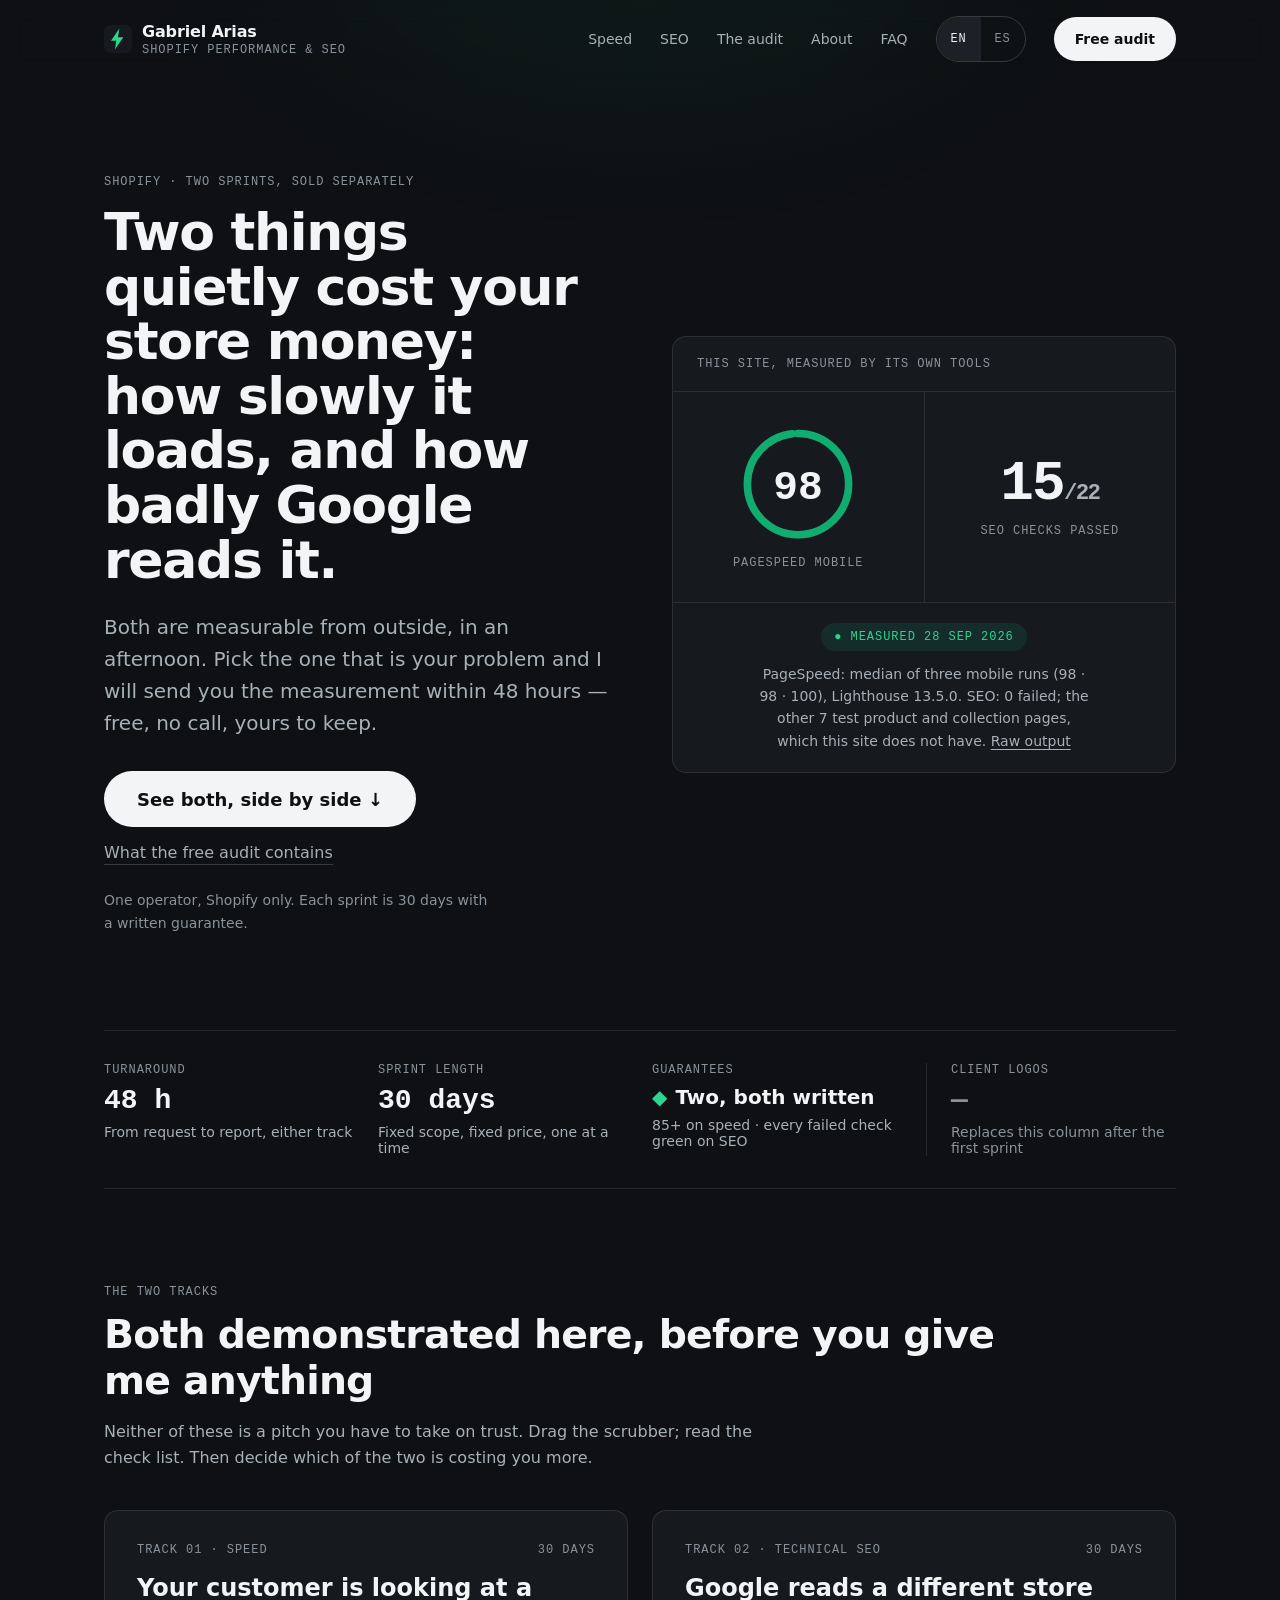
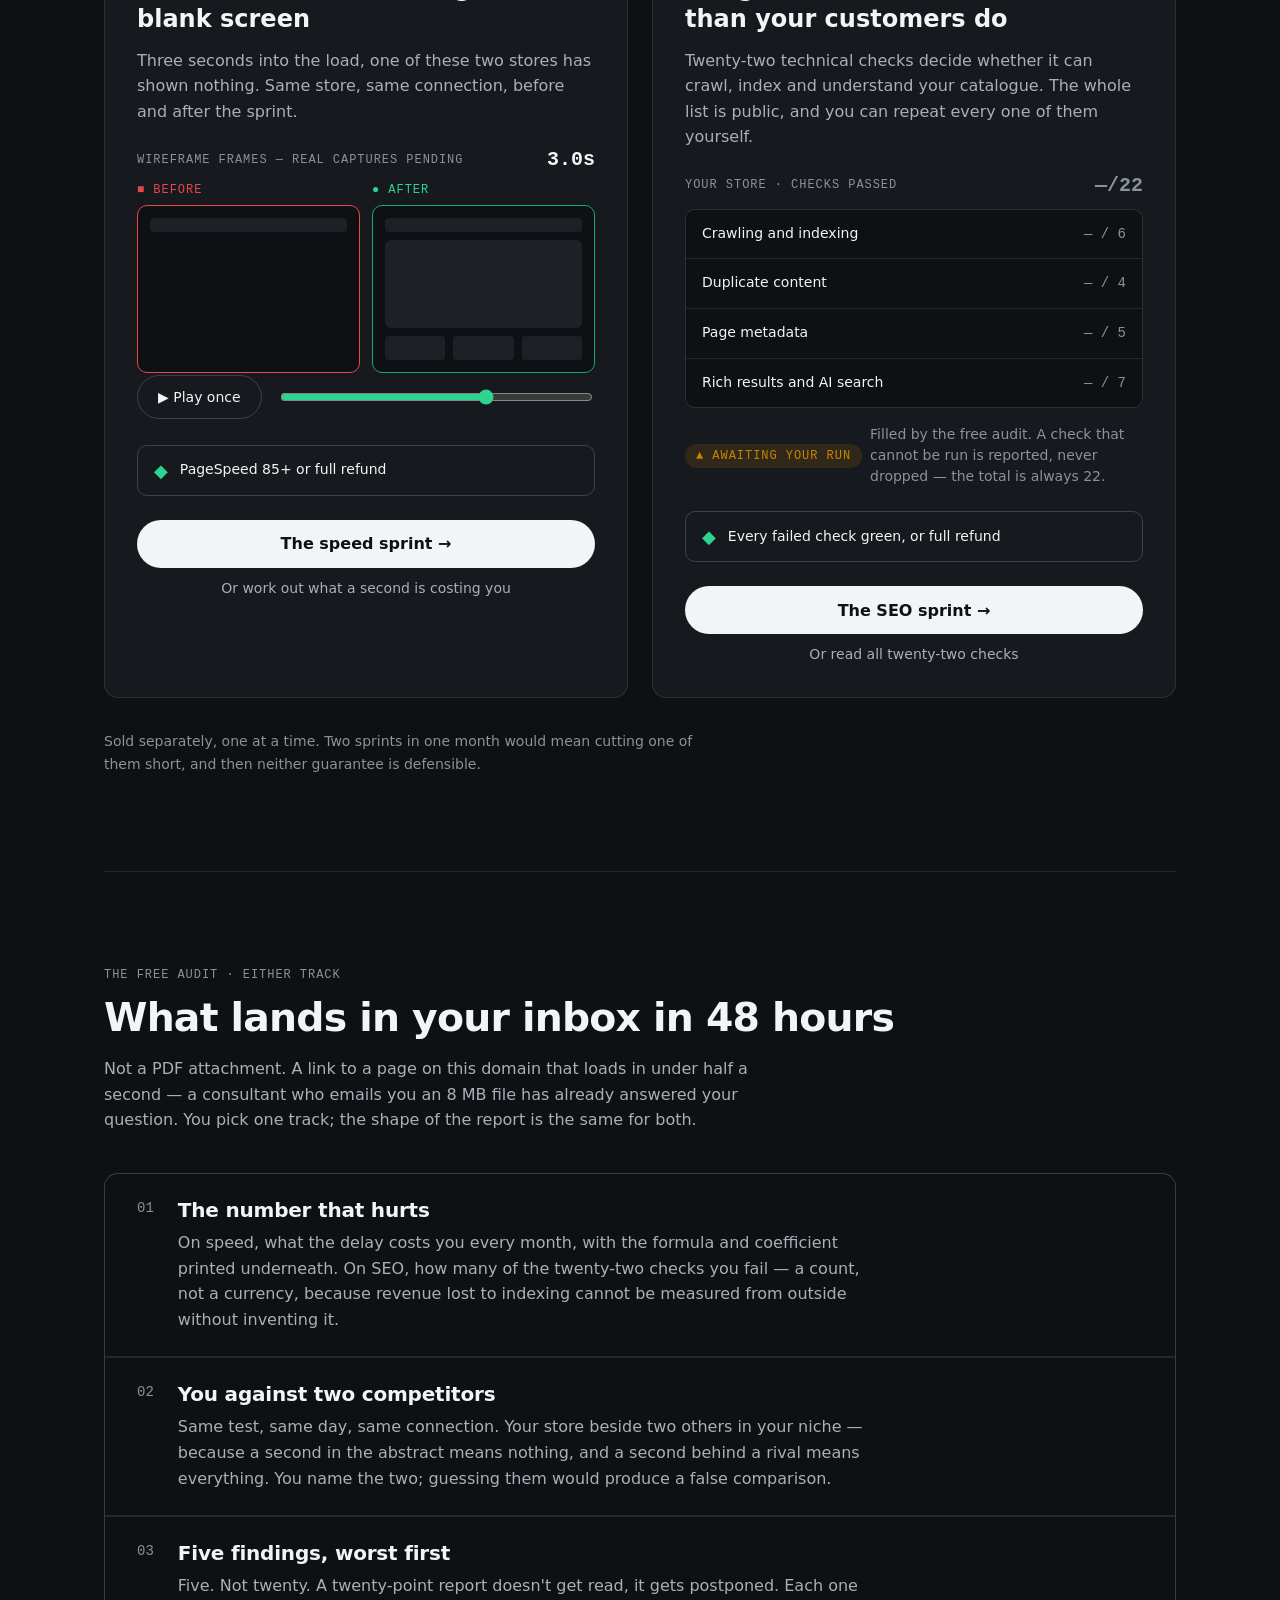
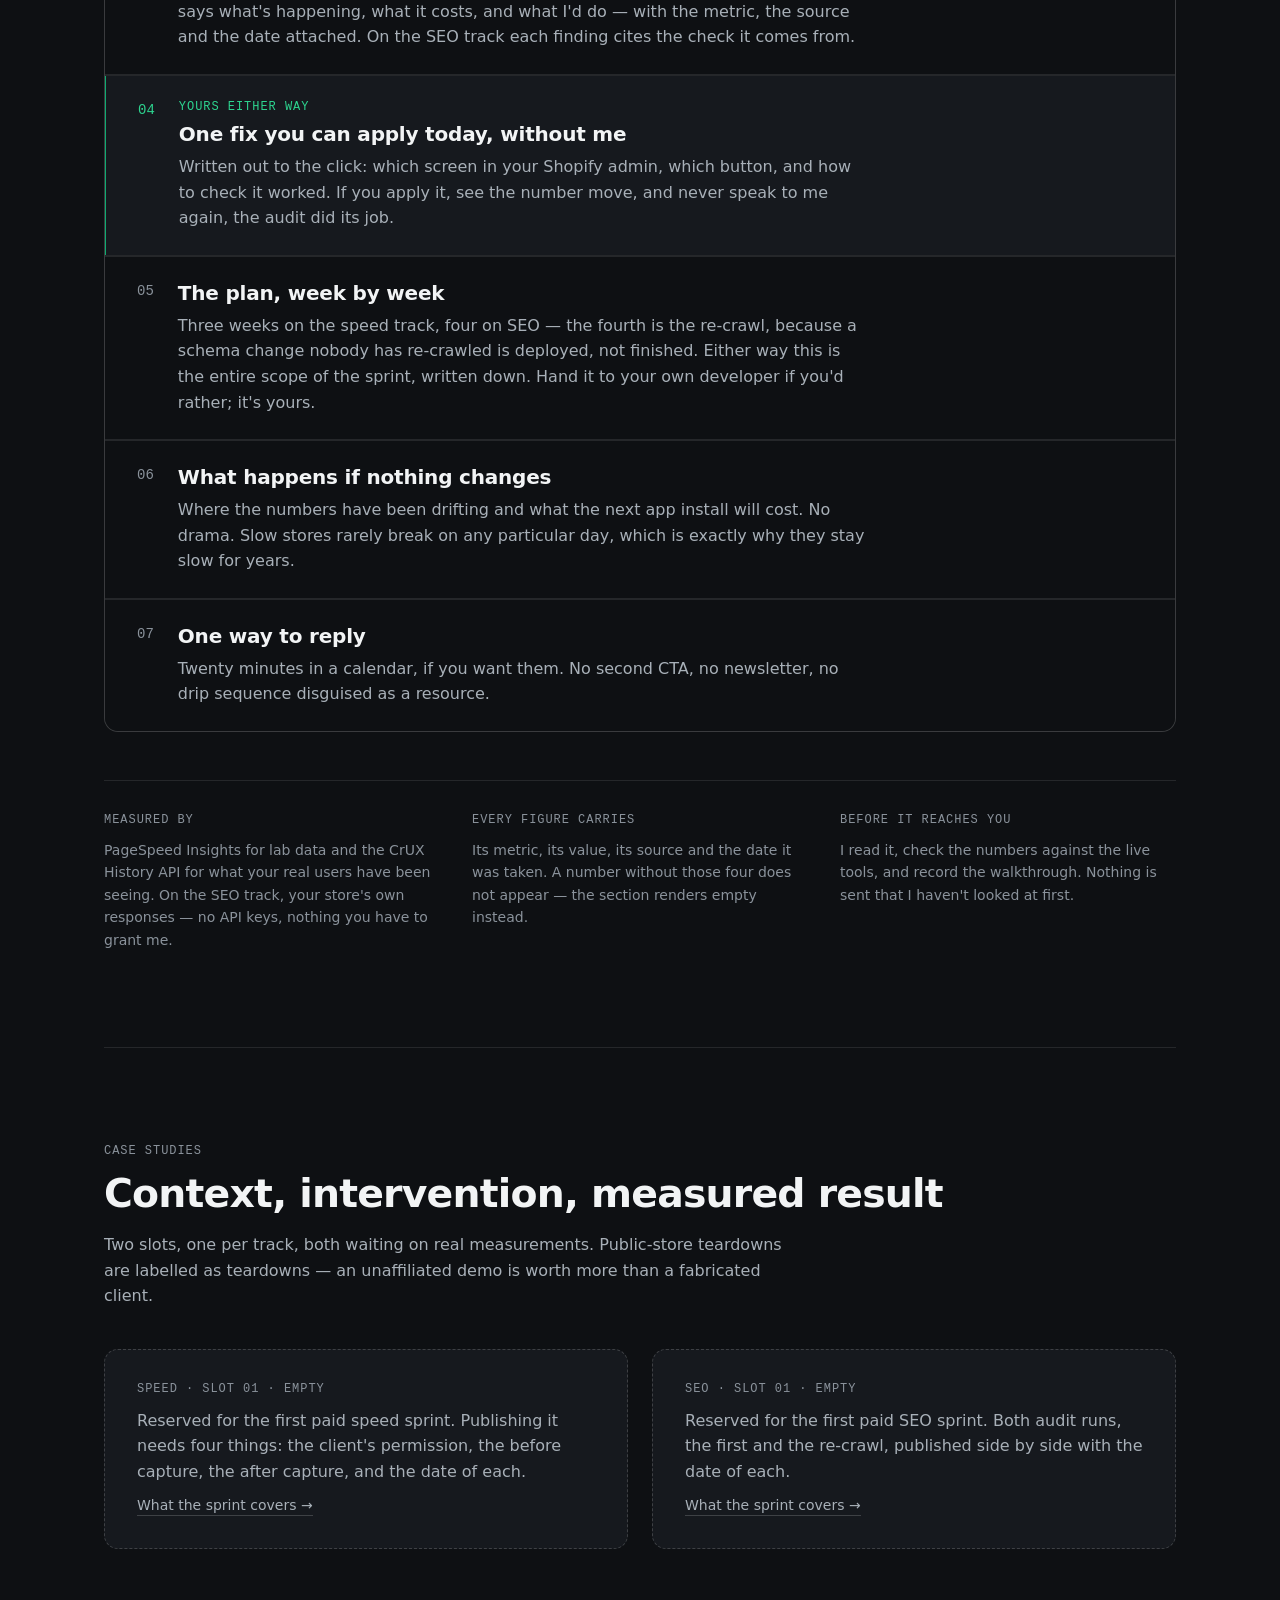
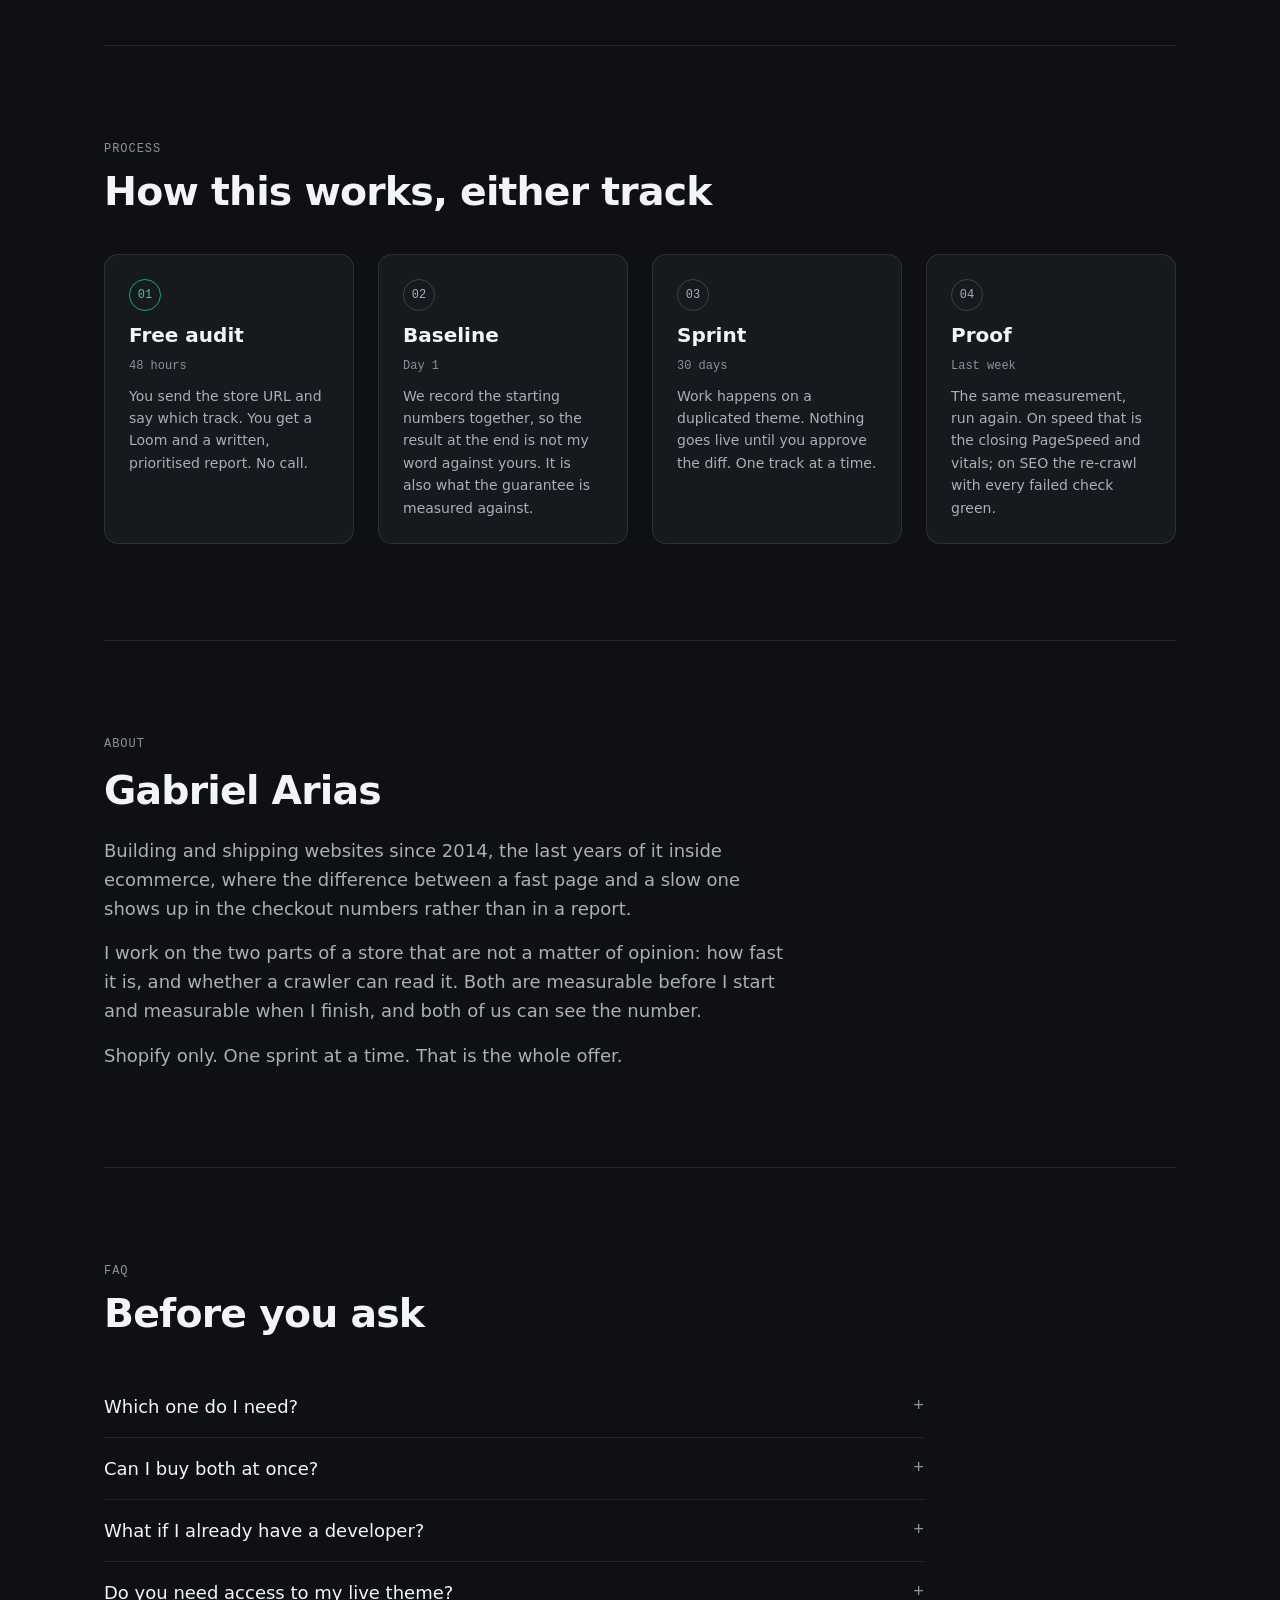
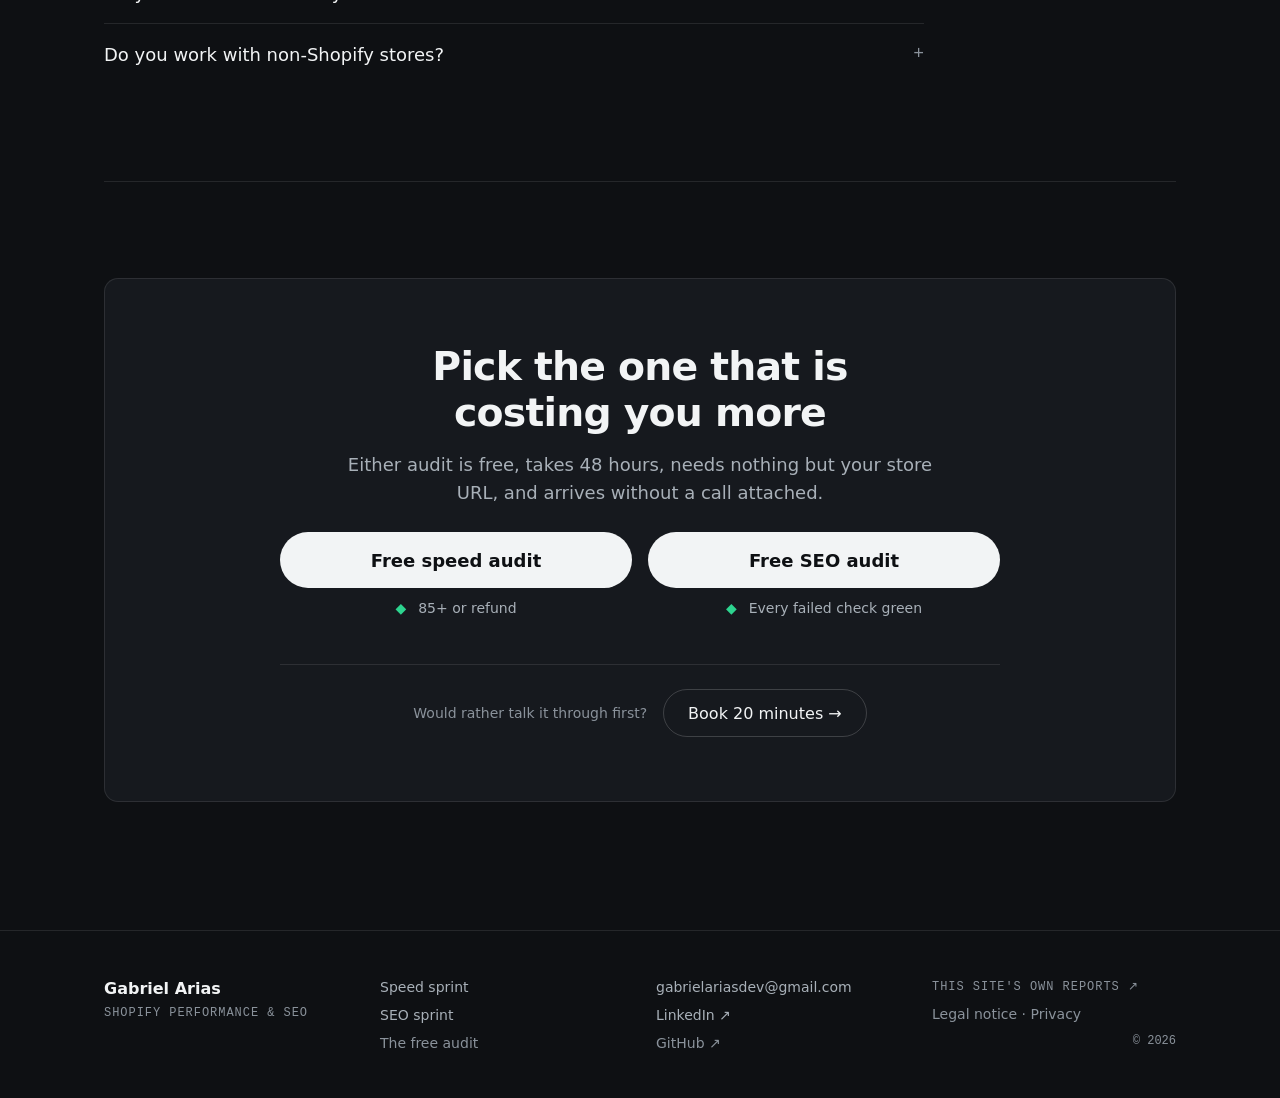
==== commit e910d587: "Spanish pages under /es/ with hreflang, offer schema, llms.txt Closes the seven SEO checks the site " ====
--- a/index.html
+++ b/index.html
@@ -8,6 +8,11 @@
 <link rel="icon" href="data:image/svg+xml,%3Csvg xmlns='http://www.w3.org/2000/svg' viewBox='0 0 32 32'%3E%3Crect width='32' height='32' rx='7' fill='%230E1013'/%3E%3Cpath d='M17.5 4 8 18h6l-1.5 10L22 14h-6z' fill='%232DD48F'/%3E%3C/svg%3E">
 
 <link rel="canonical" href="https://gaboauditmyweb.dev/">
+<!-- The Spanish copy is built into /es/ by build.js from the same markup
+     and the ES dictionary; it is not a second source to keep in sync. -->
+<link rel="alternate" hreflang="en" href="https://gaboauditmyweb.dev/">
+<link rel="alternate" hreflang="es" href="https://gaboauditmyweb.dev/es/">
+<link rel="alternate" hreflang="x-default" href="https://gaboauditmyweb.dev/">
 <meta property="og:type" content="website">
 <meta property="og:url" content="https://gaboauditmyweb.dev/">
 <meta property="og:title" data-i18n-content="meta.ogTitle" content="Gabriel Arias · Shopify performance &amp; SEO">
@@ -27,7 +32,7 @@
 <link rel="preload" href="assets/fonts/mono-400.woff2" as="font" type="font/woff2" crossorigin>
 <link rel="stylesheet" href="assets/styles.css">
 <script type="application/ld+json">
-{"@context":"https://schema.org","@type":"Organization","name":"Gabriel Arias","url":"https://gaboauditmyweb.dev/","logo":"https://gaboauditmyweb.dev/assets/og.png","email":"gabrielariasdev@gmail.com","description":"Shopify performance and technical SEO: two 30-day sprints, sold separately, each with a written guarantee.","sameAs":["https://github.com/gabo5612"]}
+{"@context":"https://schema.org","@graph":[{"@type":"Organization","name":"Gabriel Arias","url":"https://gaboauditmyweb.dev/","logo":"https://gaboauditmyweb.dev/assets/og.png","email":"gabrielariasdev@gmail.com","description":"Shopify performance and technical SEO: two 30-day sprints, sold separately, each with a written guarantee.","sameAs":["https://github.com/gabo5612"]},{"@type":"ItemList","name":"Two sprints, sold separately","itemListElement":[{"@type":"ListItem","position":1,"name":"Shopify speed sprint","url":"https://gaboauditmyweb.dev/speed.html"},{"@type":"ListItem","position":2,"name":"Shopify technical SEO sprint","url":"https://gaboauditmyweb.dev/seo.html"}]}]}
 </script>
 <script src="assets/i18n.js" defer></script>
 <script src="assets/main.js" defer></script>
@@ -45,6 +50,7 @@
 <header class="site-header" data-header>
   <div class="site-header__inner">
     <a class="brand" href="index.html">
+      <img class="brand__mark" src="data:image/svg+xml,%3Csvg xmlns='http://www.w3.org/2000/svg' viewBox='0 0 32 32'%3E%3Crect width='32' height='32' rx='7' fill='%2316191E'/%3E%3Cpath d='M17.5 4 8 18h6l-1.5 10L22 14h-6z' fill='%232DD48F'/%3E%3C/svg%3E" alt="" width="28" height="28">
       <span class="brand__name">Gabriel Arias</span>
       <span class="brand__role" data-i18n="brand.role">Shopify performance &amp; SEO</span>
     </a>
--- a/assets/styles.css
+++ b/assets/styles.css
@@ -301,8 +301,17 @@
   padding:16px var(--gutter);
   display:flex;align-items:center;gap:24px;justify-content:space-between;
 }
-.brand{display:grid;gap:2px;text-decoration:none;color:inherit}
+.brand{
+  display:grid;grid-template-columns:auto 1fr;column-gap:10px;row-gap:2px;
+  align-items:center;text-decoration:none;color:inherit;
+}
+/* The favicon's bolt, as a data: URI so it costs no request. alt="" on
+   purpose: the name sits right next to it, and reading "Gabriel Arias"
+   twice helps nobody. It spans both rows so the role line hiding on a
+   phone does not move it. */
+.brand__mark{grid-row:1 / span 2;display:block;width:28px;height:28px}
 .brand__name{font-size:16px;font-weight:600;letter-spacing:-.01em}
+.brand__name,.brand__role{grid-column:2}
 .brand__role{
   font-family:var(--font-mono);font-size:12px;
   letter-spacing:.08em;text-transform:uppercase;color:var(--ink-muted);
@@ -1003,13 +1012,21 @@
   to{opacity:1;transform:none}
 }
 
-@media (prefers-reduced-motion:no-preference){
+/* `.enter` also needs a real pointer, the same gate as the cursor glow.
+   On a phone the first screen is the whole of what PageSpeed films, and
+   a fade from opacity 0 holds every frame of it back by 320–560ms: the
+   median mobile Speed Index sat at 3.8s against a 1.2s LCP, and that gap
+   was the two points between 98 and 100. A phone gets the first screen
+   already painted, which is the point of the site. */
+@media (prefers-reduced-motion:no-preference) and (hover:hover) and (pointer:fine){
   .enter{animation:enter var(--t-enter) var(--ease) both}
   .enter--2{animation-delay:60ms}
   .enter--3{animation-delay:120ms}
   .enter--4{animation-delay:180ms}
   .enter--5{animation-delay:240ms}
-
+}
+
+@media (prefers-reduced-motion:no-preference){
   @supports (animation-timeline:view()){
     /* A fixed 220px of travel, not a percentage: a percentage of `entry`
        is a percentage of the block's own height, so a tall section would
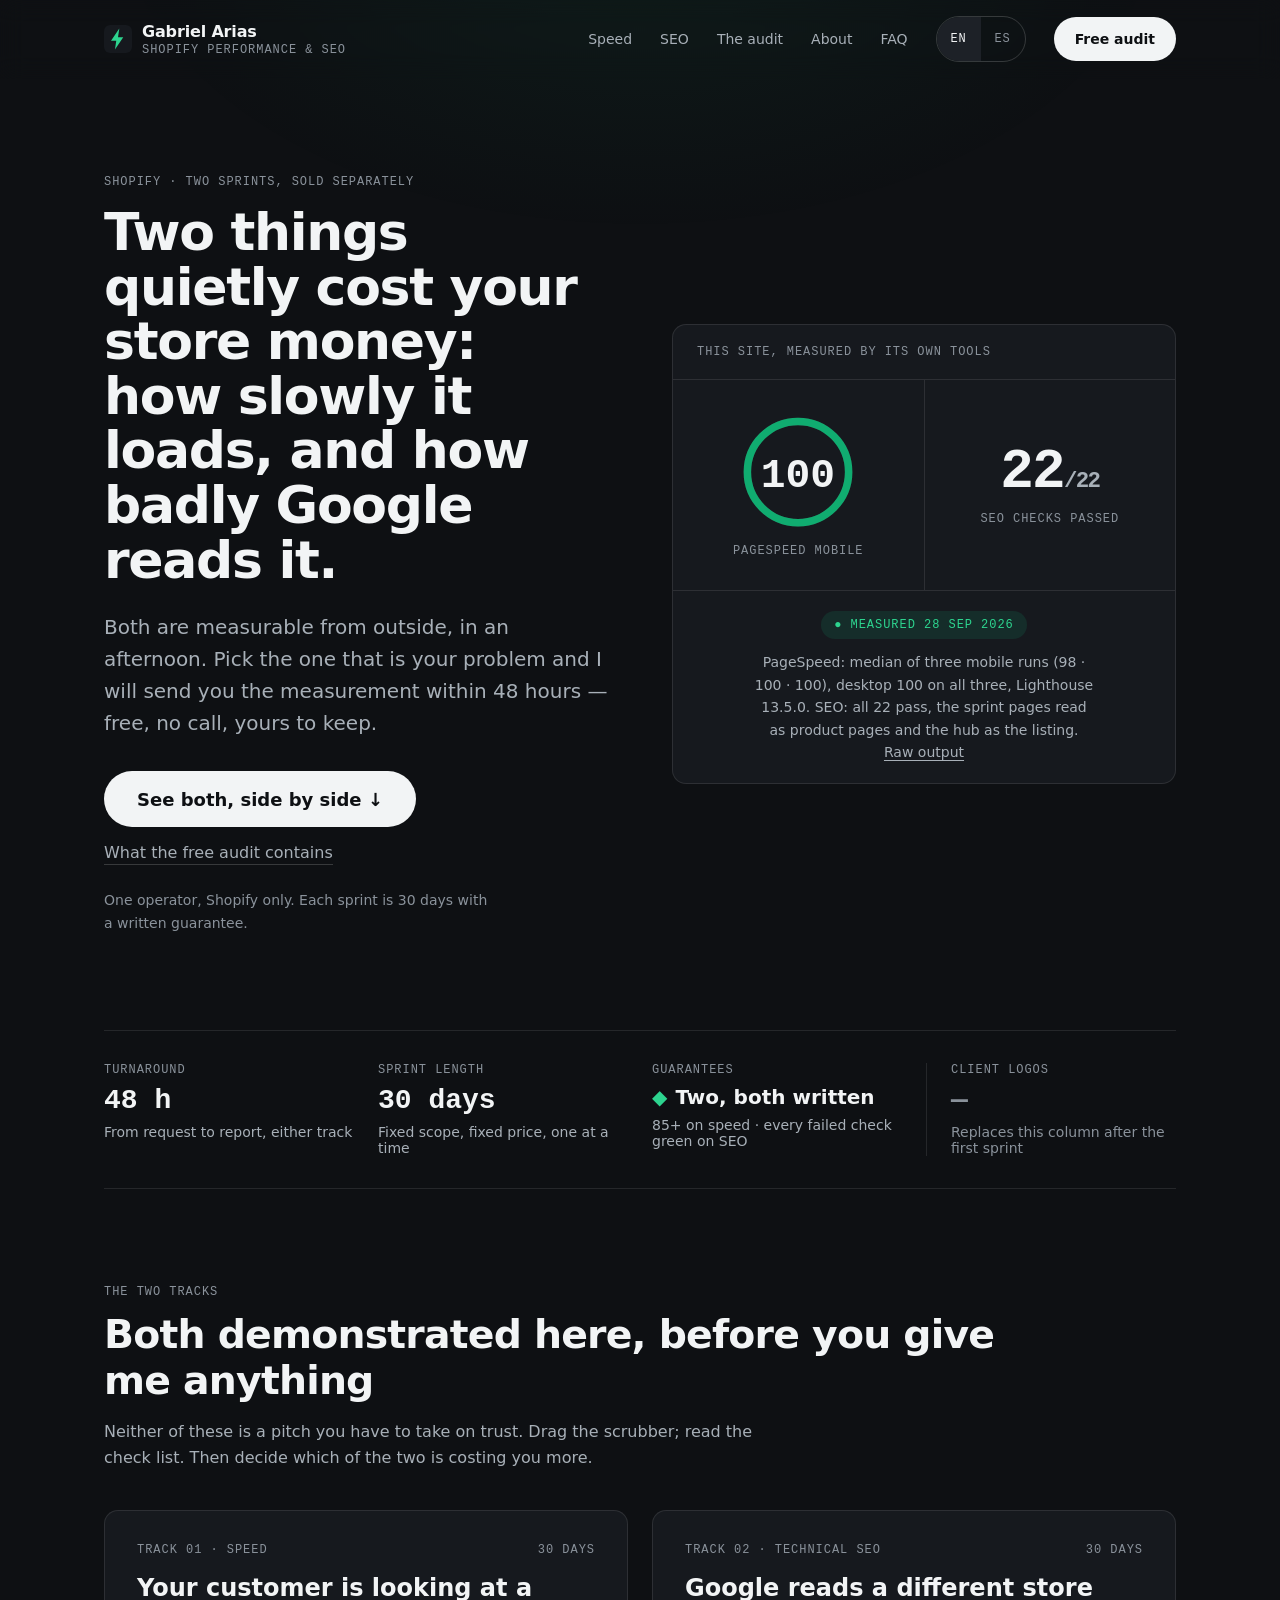
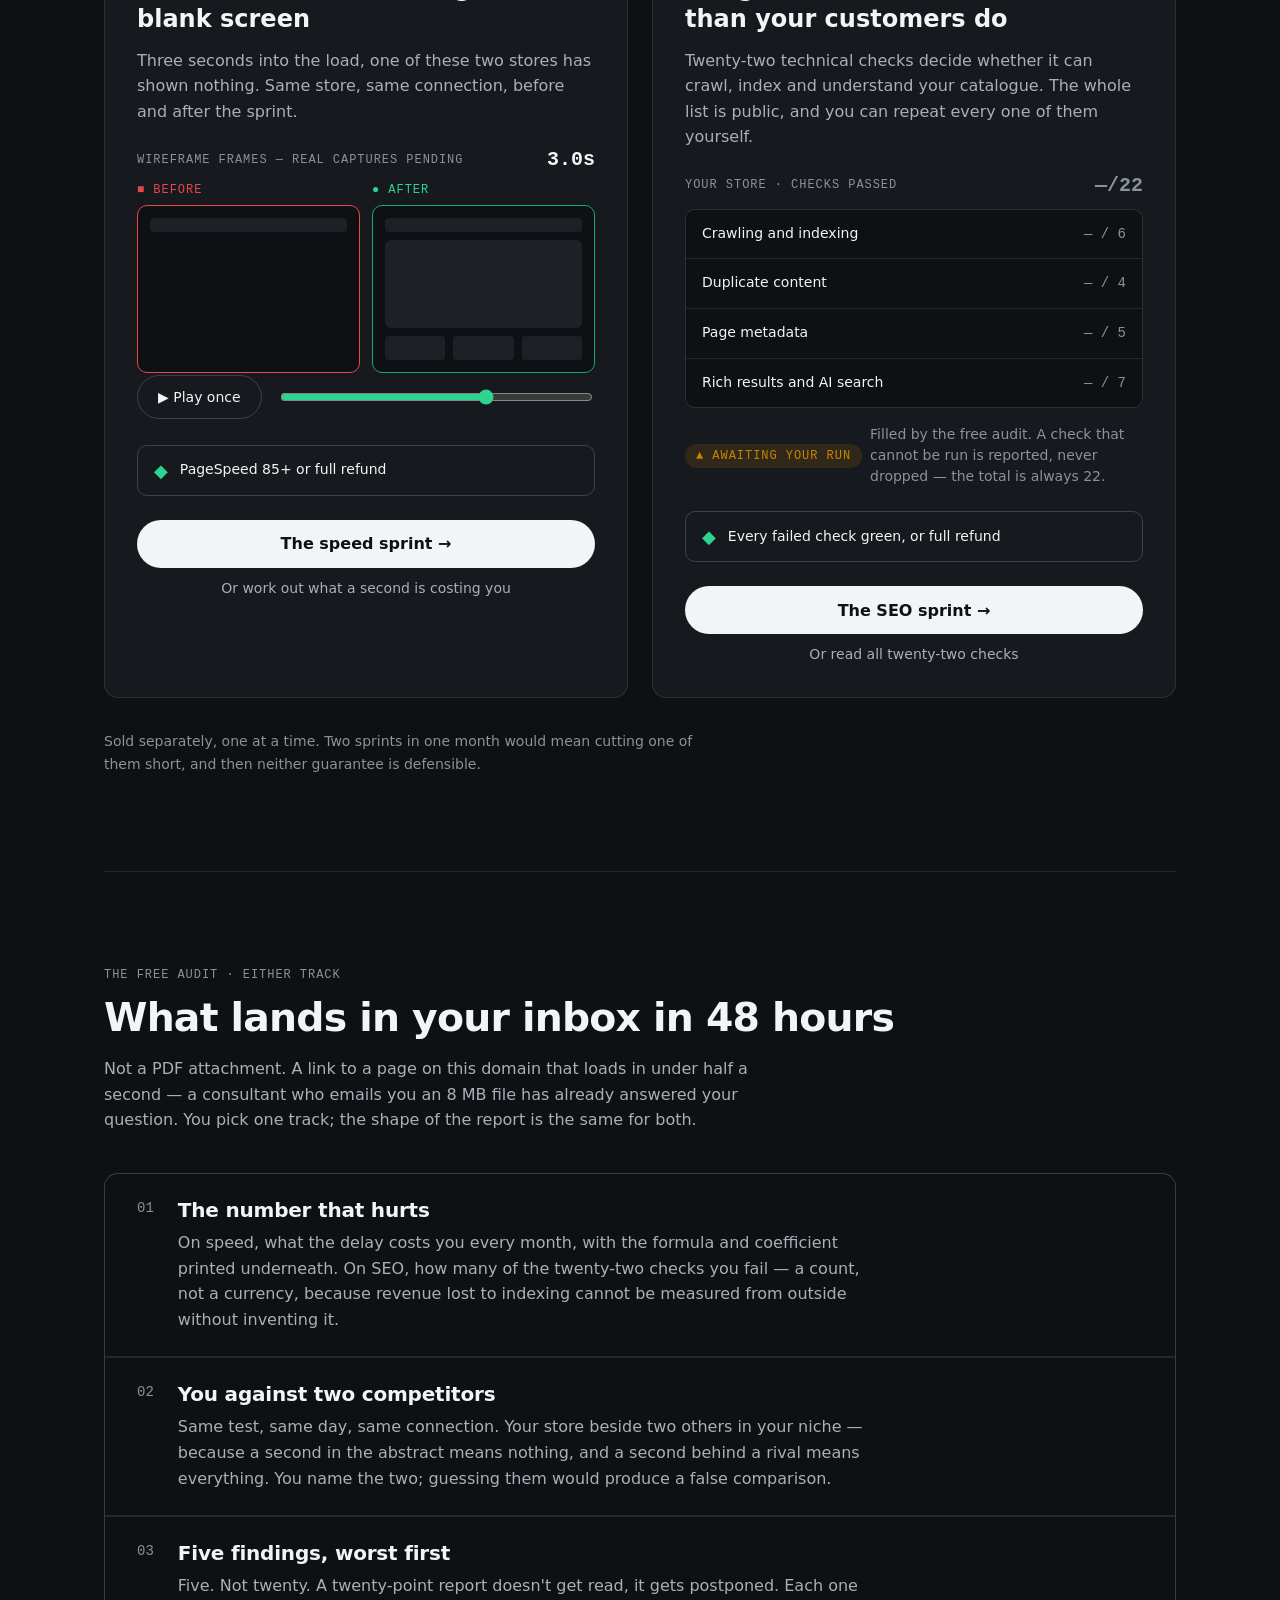
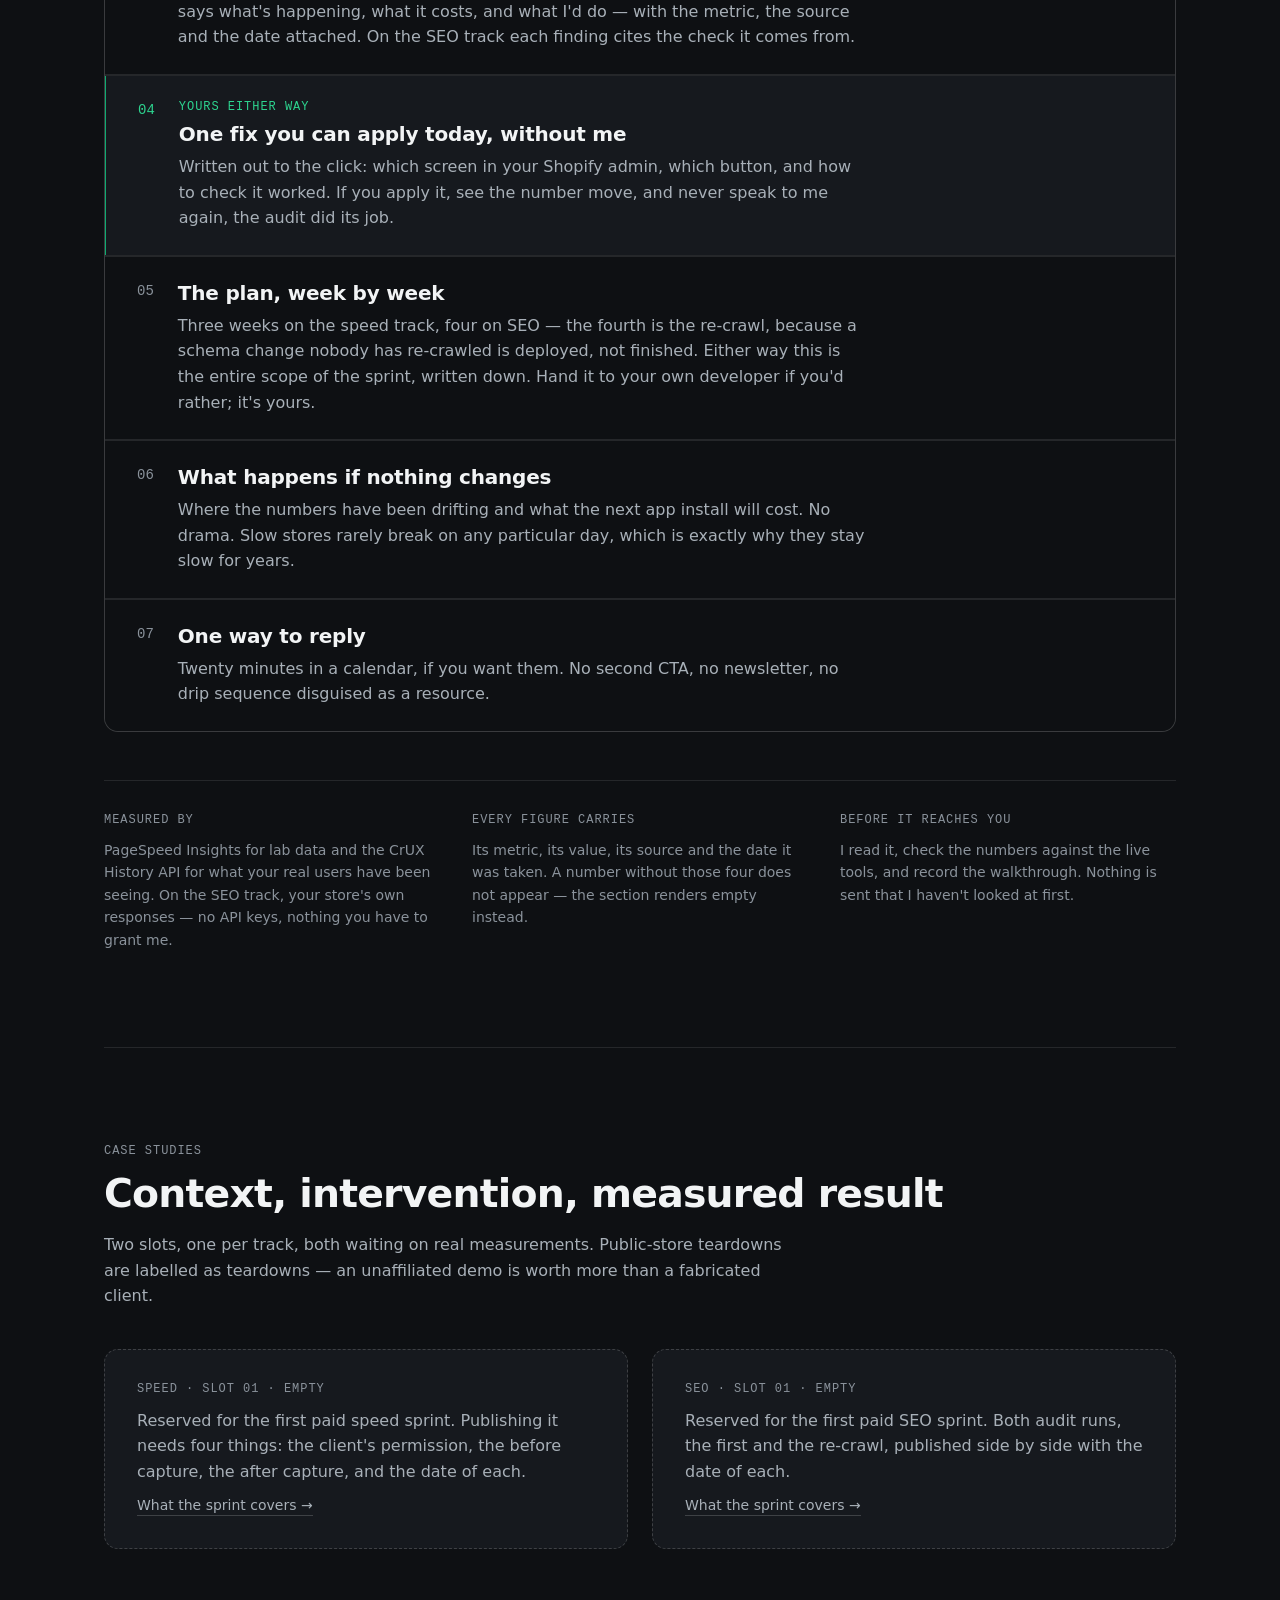
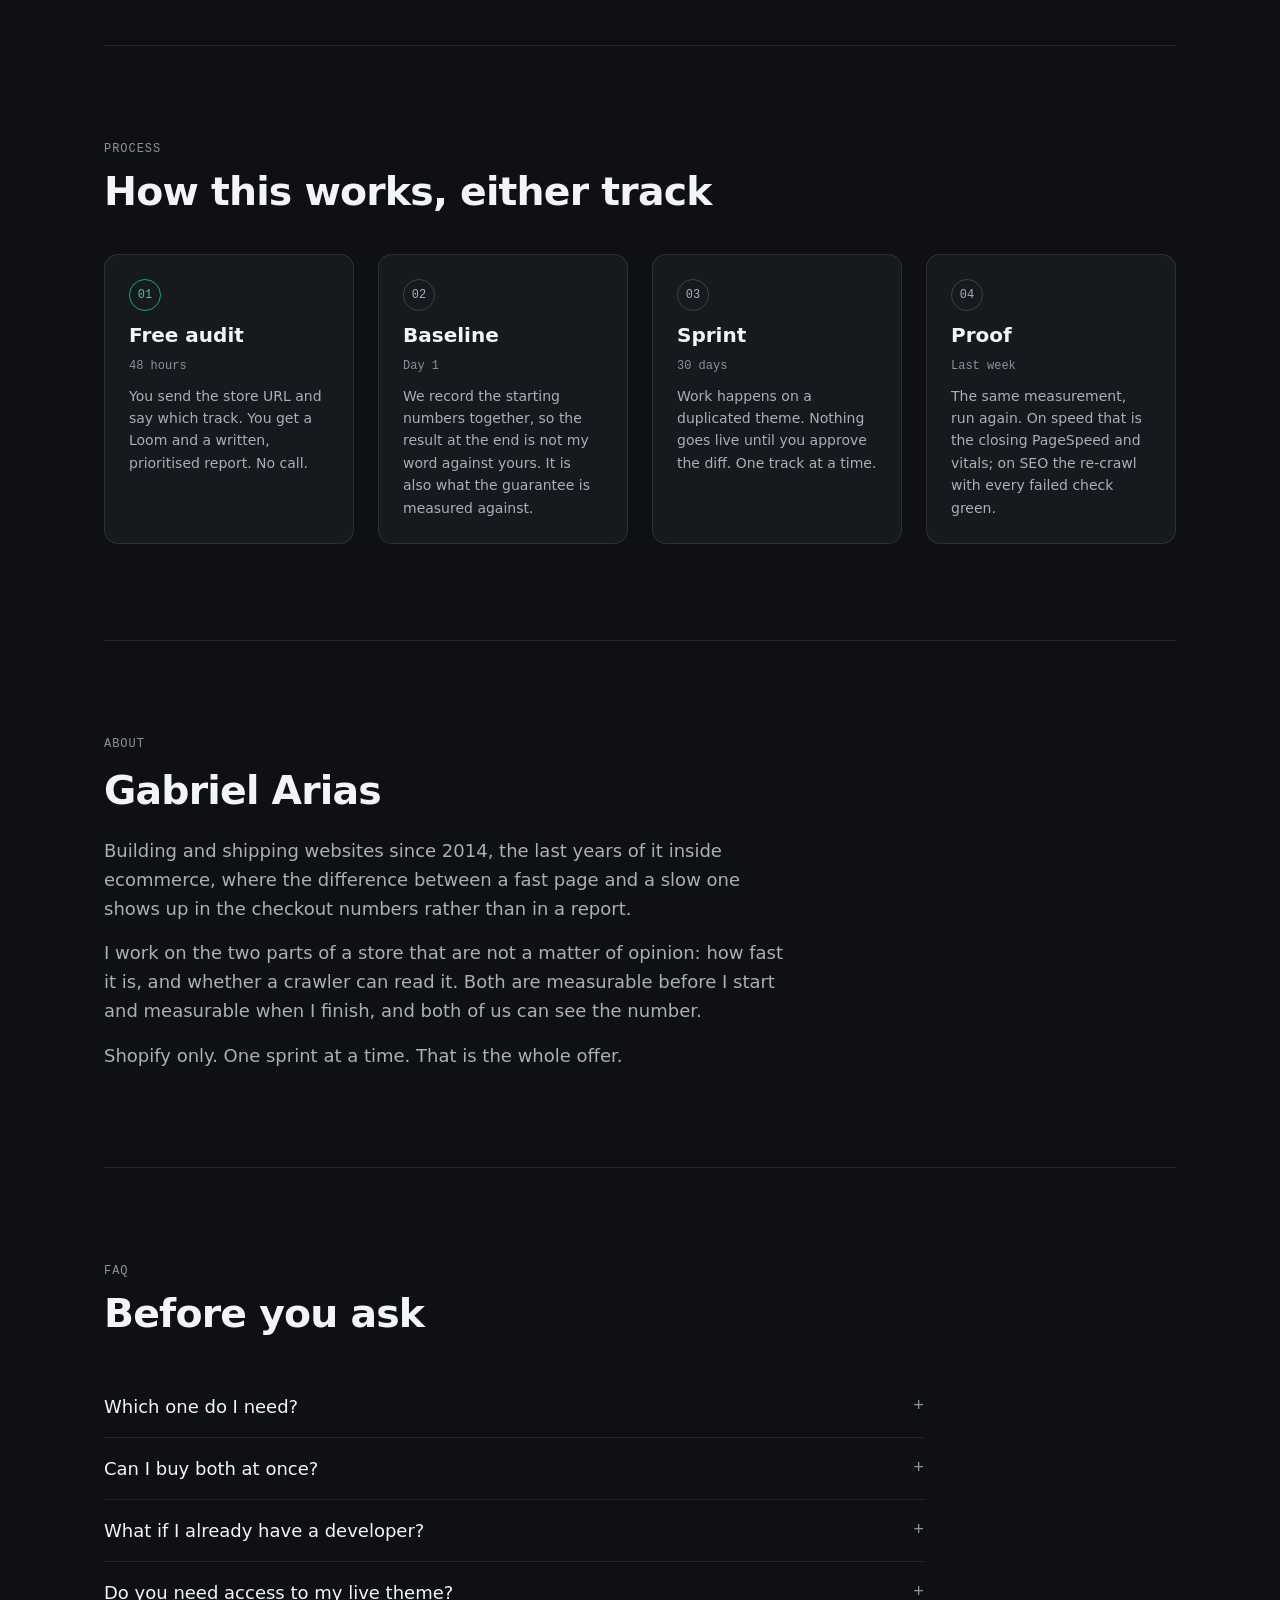
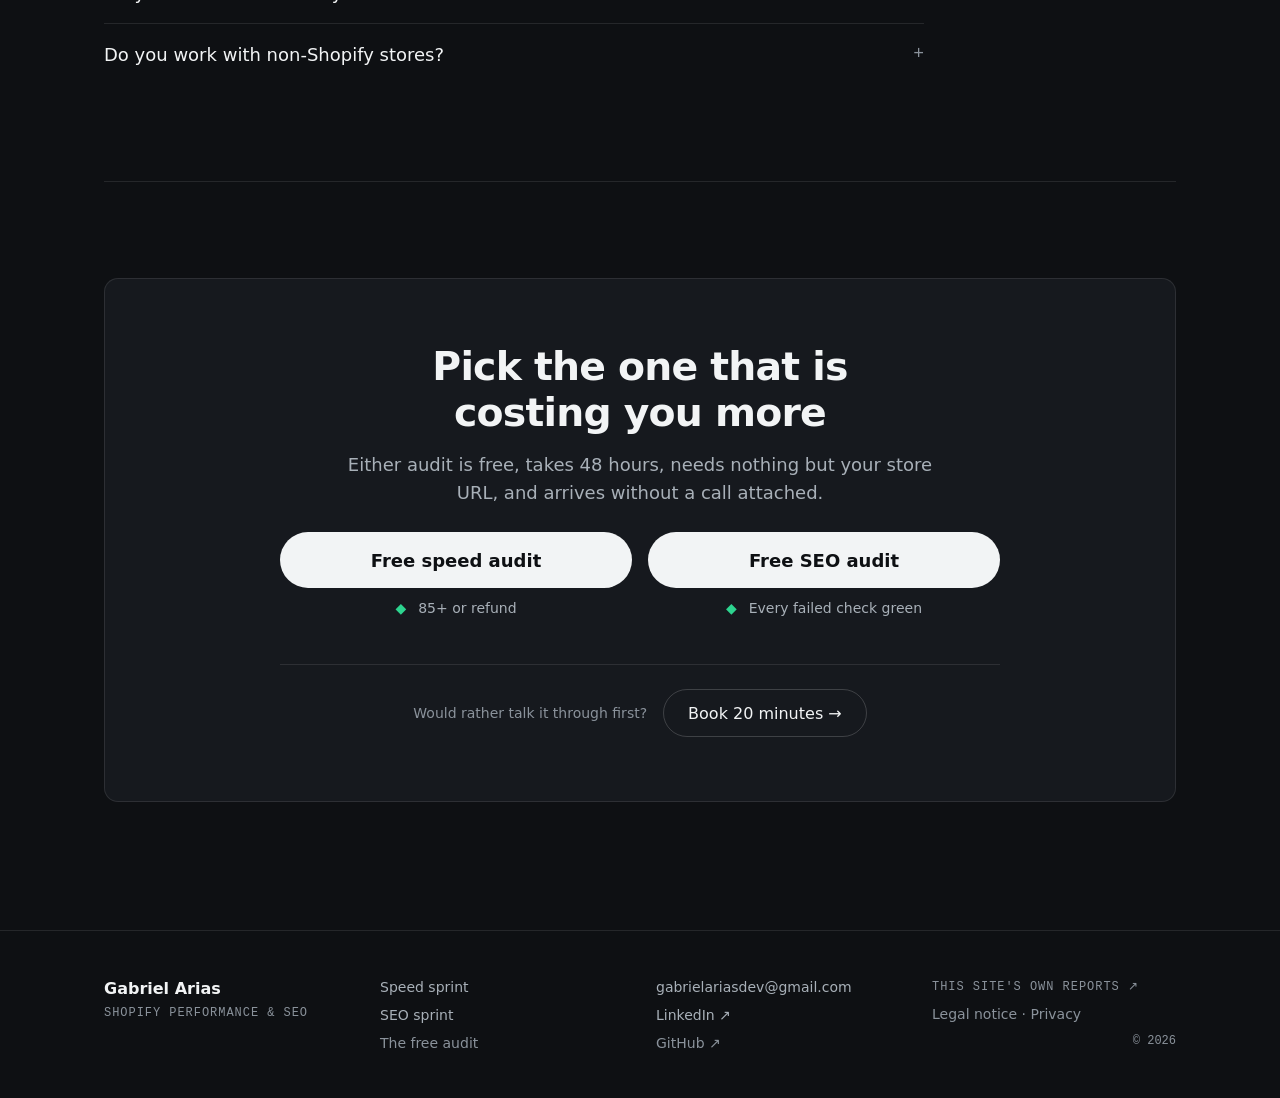
==== commit 47f721a2: "Preload all three fonts; publish 100 mobile and 22/22 SEO Mobile PageSpeed 98 · 100 · 100 (median 10" ====
--- a/index.html
+++ b/index.html
@@ -24,12 +24,16 @@
 <meta name="twitter:card" content="summary_large_image">
 
 <!-- Fonts are served from this origin; the @font-face block in styles.css
-     explains why. These two are what the first screen needs: the headline,
-     lede and buttons in sans, the eyebrow and brand role in mono 400.
+     explains why. All three are what the first screen needs: the headline,
+     lede and buttons in sans, the eyebrow and brand role in mono 400, and
+     the gauge figures in mono 600 — on a phone the gauges are on the first
+     screen too, and left to the CSS that file was found last and forced a
+     late relayout that PageSpeed billed to Speed Index.
      Preloading them starts the font download alongside the stylesheet
      instead of waiting for it to arrive and parse first. -->
 <link rel="preload" href="assets/fonts/sans.woff2" as="font" type="font/woff2" crossorigin>
 <link rel="preload" href="assets/fonts/mono-400.woff2" as="font" type="font/woff2" crossorigin>
+<link rel="preload" href="assets/fonts/mono-600.woff2" as="font" type="font/woff2" crossorigin>
 <link rel="stylesheet" href="assets/styles.css">
 <script type="application/ld+json">
 {"@context":"https://schema.org","@graph":[{"@type":"Organization","name":"Gabriel Arias","url":"https://gaboauditmyweb.dev/","logo":"https://gaboauditmyweb.dev/assets/og.png","email":"gabrielariasdev@gmail.com","description":"Shopify performance and technical SEO: two 30-day sprints, sold separately, each with a written guarantee.","sameAs":["https://github.com/gabo5612"]},{"@type":"ItemList","name":"Two sprints, sold separately","itemListElement":[{"@type":"ListItem","position":1,"name":"Shopify speed sprint","url":"https://gaboauditmyweb.dev/speed.html"},{"@type":"ListItem","position":2,"name":"Shopify technical SEO sprint","url":"https://gaboauditmyweb.dev/seo.html"}]}]}
@@ -90,21 +94,21 @@
       <div class="mono-label dual__head" data-i18n="dual.label">This site, measured by its own tools</div>
       <div class="dual__grid">
         <div class="dual__cell">
-          <svg class="gauge__dial" width="120" height="120" viewBox="0 0 128 128" role="img" data-i18n-aria="gauge.alt" aria-label="PageSpeed mobile score: 98 out of 100">
+          <svg class="gauge__dial" width="120" height="120" viewBox="0 0 128 128" role="img" data-i18n-aria="gauge.alt" aria-label="PageSpeed mobile score: 100 out of 100">
             <circle cx="64" cy="64" r="54" fill="none" stroke="var(--hairline)" stroke-width="8"></circle>
-            <circle cx="64" cy="64" r="54" fill="none" stroke="var(--brand)" stroke-width="8" stroke-linecap="round" stroke-dasharray="332.5 339.3" transform="rotate(-90 64 64)"></circle>
-            <text x="64" y="80" text-anchor="middle" font-family="IBM Plex Mono, monospace" font-size="44" font-weight="600" fill="#F2F4F5">98</text>
+            <circle cx="64" cy="64" r="54" fill="none" stroke="var(--brand)" stroke-width="8" stroke-linecap="round" stroke-dasharray="339.3 339.3" transform="rotate(-90 64 64)"></circle>
+            <text x="64" y="80" text-anchor="middle" font-family="IBM Plex Mono, monospace" font-size="44" font-weight="600" fill="#F2F4F5">100</text>
           </svg>
           <div class="mono-label" data-i18n="dual.speed">PageSpeed mobile</div>
         </div>
         <div class="dual__cell dual__cell--centred">
-          <div class="dual__score dual__score--measured">15<span class="dual__total">/22</span></div>
+          <div class="dual__score dual__score--measured">22<span class="dual__total">/22</span></div>
           <div class="mono-label" data-i18n="dual.seo">SEO checks passed</div>
         </div>
       </div>
       <div class="dual__foot">
         <span class="badge badge--good badge--md" data-i18n="dual.badge">● Measured 28 Sep 2026</span>
-        <p class="dual__note"><span data-i18n="dual.note">PageSpeed: median of three mobile runs (98 · 98 · 100), Lighthouse 13.5.0. SEO: 0 failed; the other 7 test product and collection pages, which this site does not have.</span> <a class="gauge__raw" href="medicion/resumen.json" data-i18n="self.raw">Raw output</a></p>
+        <p class="dual__note"><span data-i18n="dual.note">PageSpeed: median of three mobile runs (98 · 100 · 100), desktop 100 on all three, Lighthouse 13.5.0. SEO: all 22 pass, the sprint pages read as product pages and the hub as the listing.</span> <a class="gauge__raw" href="medicion/resumen.json" data-i18n="self.raw">Raw output</a></p>
       </div>
     </div>
   </section>
@@ -396,7 +400,7 @@
     <div class="faq reveal">
       <details class="faq__item">
         <summary class="faq__q"><span data-i18n="faq.q1">Which one do I need?</span><span class="faq__sign" aria-hidden="true"></span></summary>
-        <p class="faq__a" data-i18n="faq.a1">Placeholder. If you have traffic that is not converting, start with speed. If you have a catalogue that Google barely shows, start with SEO. Both free audits are free — take the one you are less sure about.</p>
+        <p class="faq__a" data-i18n="faq.a1">If you have traffic that is not converting, start with speed. If you have a catalogue that Google barely shows, start with SEO. Both free audits are free — take the one you are less sure about.</p>
       </details>
       <details class="faq__item">
         <summary class="faq__q"><span data-i18n="faq.q2">Can I buy both at once?</span><span class="faq__sign" aria-hidden="true"></span></summary>
@@ -404,15 +408,15 @@
       </details>
       <details class="faq__item">
         <summary class="faq__q"><span data-i18n="faq.q3">What if I already have a developer?</span><span class="faq__sign" aria-hidden="true"></span></summary>
-        <p class="faq__a" data-i18n="faq.a3">Placeholder. Either I hand over a prioritised diff and they ship it, or I ship it and they review. Both work, and the second is faster.</p>
+        <p class="faq__a" data-i18n="faq.a3">Either I hand over a prioritised diff and they ship it, or I ship it and they review. Both work, and the second is faster.</p>
       </details>
       <details class="faq__item">
         <summary class="faq__q"><span data-i18n="faq.q4">Do you need access to my live theme?</span><span class="faq__sign" aria-hidden="true"></span></summary>
-        <p class="faq__a" data-i18n="faq.a4">Placeholder. Staff access to a duplicated theme. The live one is never touched until you approve the diff. The free audit needs nothing at all — just the URL.</p>
+        <p class="faq__a" data-i18n="faq.a4">Staff access to a duplicated theme. The live one is never touched until you approve the diff. The free audit needs nothing at all — just the URL.</p>
       </details>
       <details class="faq__item faq__item--last">
         <summary class="faq__q"><span data-i18n="faq.q5">Do you work with non-Shopify stores?</span><span class="faq__sign" aria-hidden="true"></span></summary>
-        <p class="faq__a" data-i18n="faq.a5">Placeholder. No. Both methods are Shopify-specific, which is exactly why each takes 30 days instead of a quarter.</p>
+        <p class="faq__a" data-i18n="faq.a5">No. Both methods are Shopify-specific, which is exactly why each takes 30 days instead of a quarter.</p>
       </details>
     </div>
   </section>
--- a/assets/styles.css
+++ b/assets/styles.css
@@ -295,6 +295,15 @@
 .site-header.is-scrolled{
   background:rgba(14,16,19,.85);
   border-bottom-color:var(--hairline);
+}
+/* The blur needs a real pointer too. PageSpeed rasterises in software,
+   and a 12px backdrop blur across the header is the one expensive paint
+   on the first screen: in the slow mobile runs every resource had
+   arrived and the main thread sat idle for over a second before first
+   paint. Without it the scrolled header just goes nearer opaque. */
+@media not ((hover:hover) and (pointer:fine)){
+  .site-header{backdrop-filter:none;-webkit-backdrop-filter:none}
+  .site-header.is-scrolled,html .site-header.is-solid{background:rgba(14,16,19,.96)}
 }
 .site-header__inner{
   max-width:var(--shell);margin:0 auto;
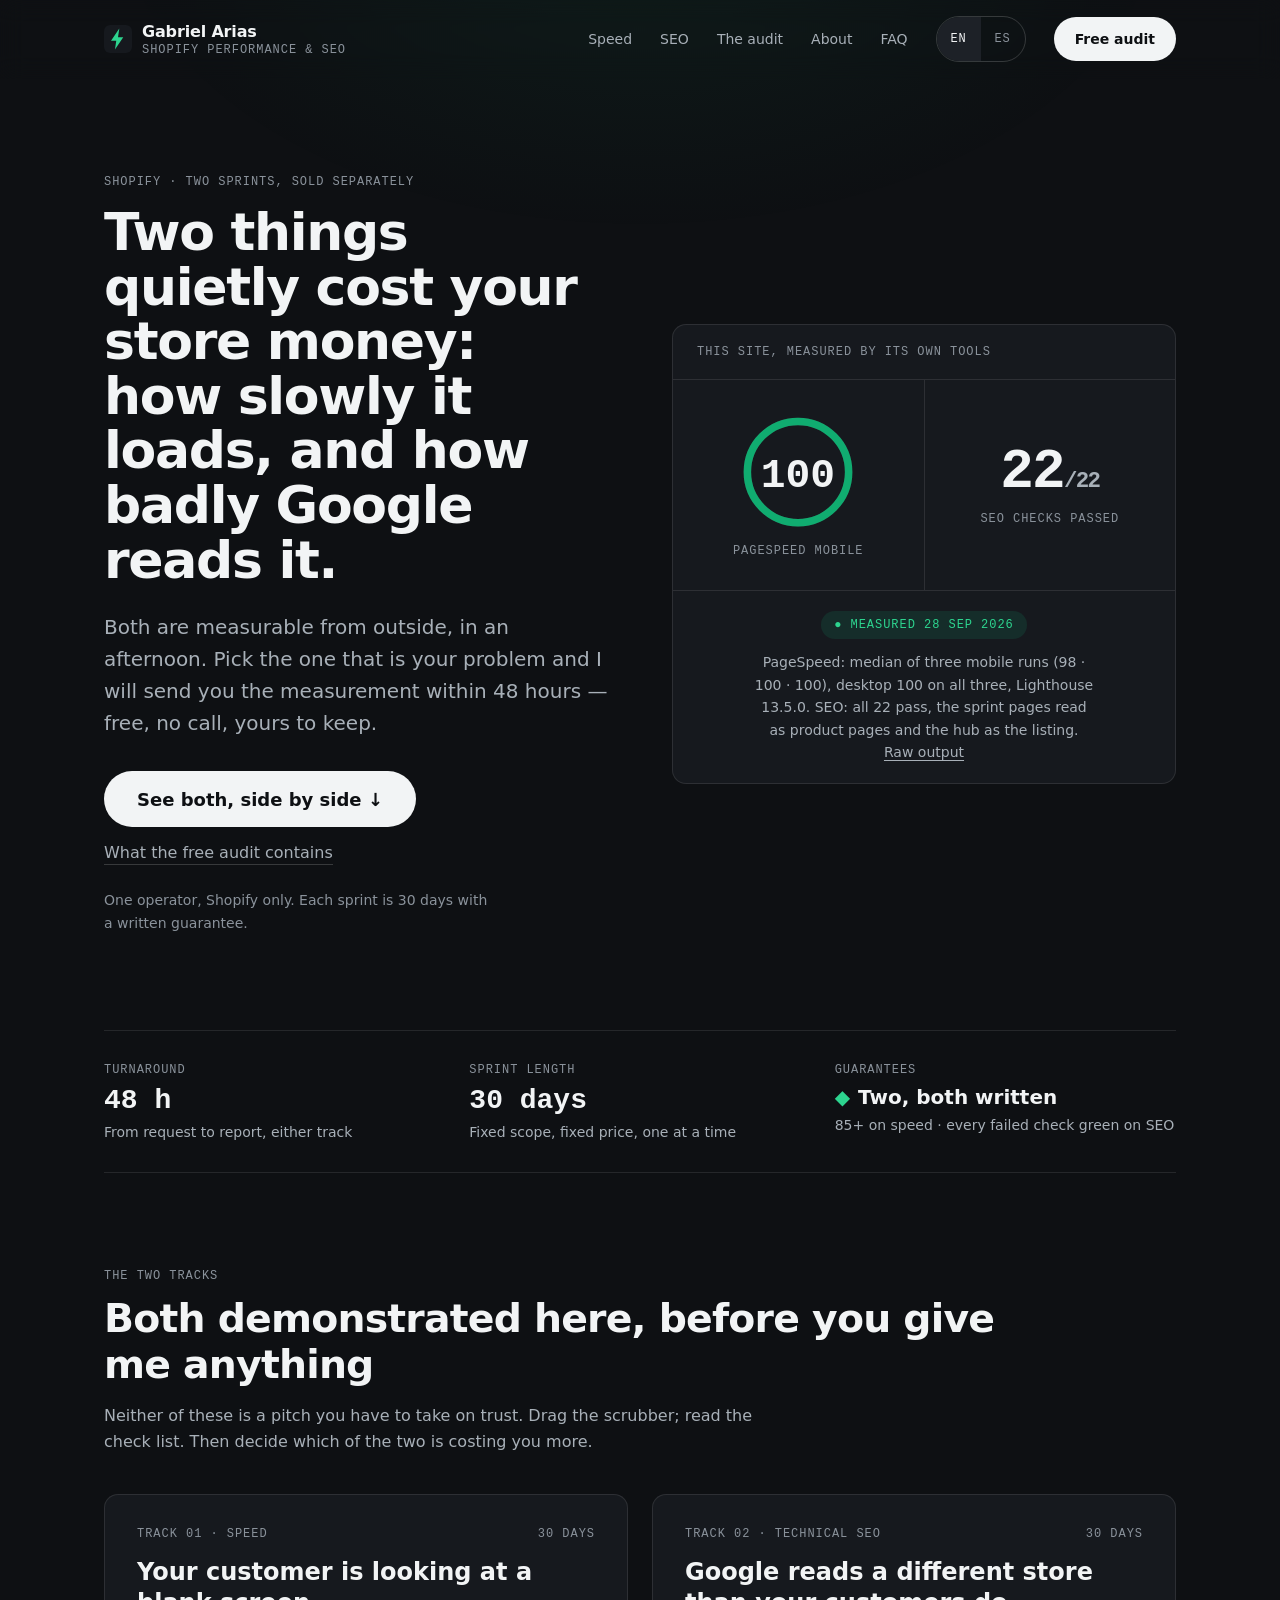
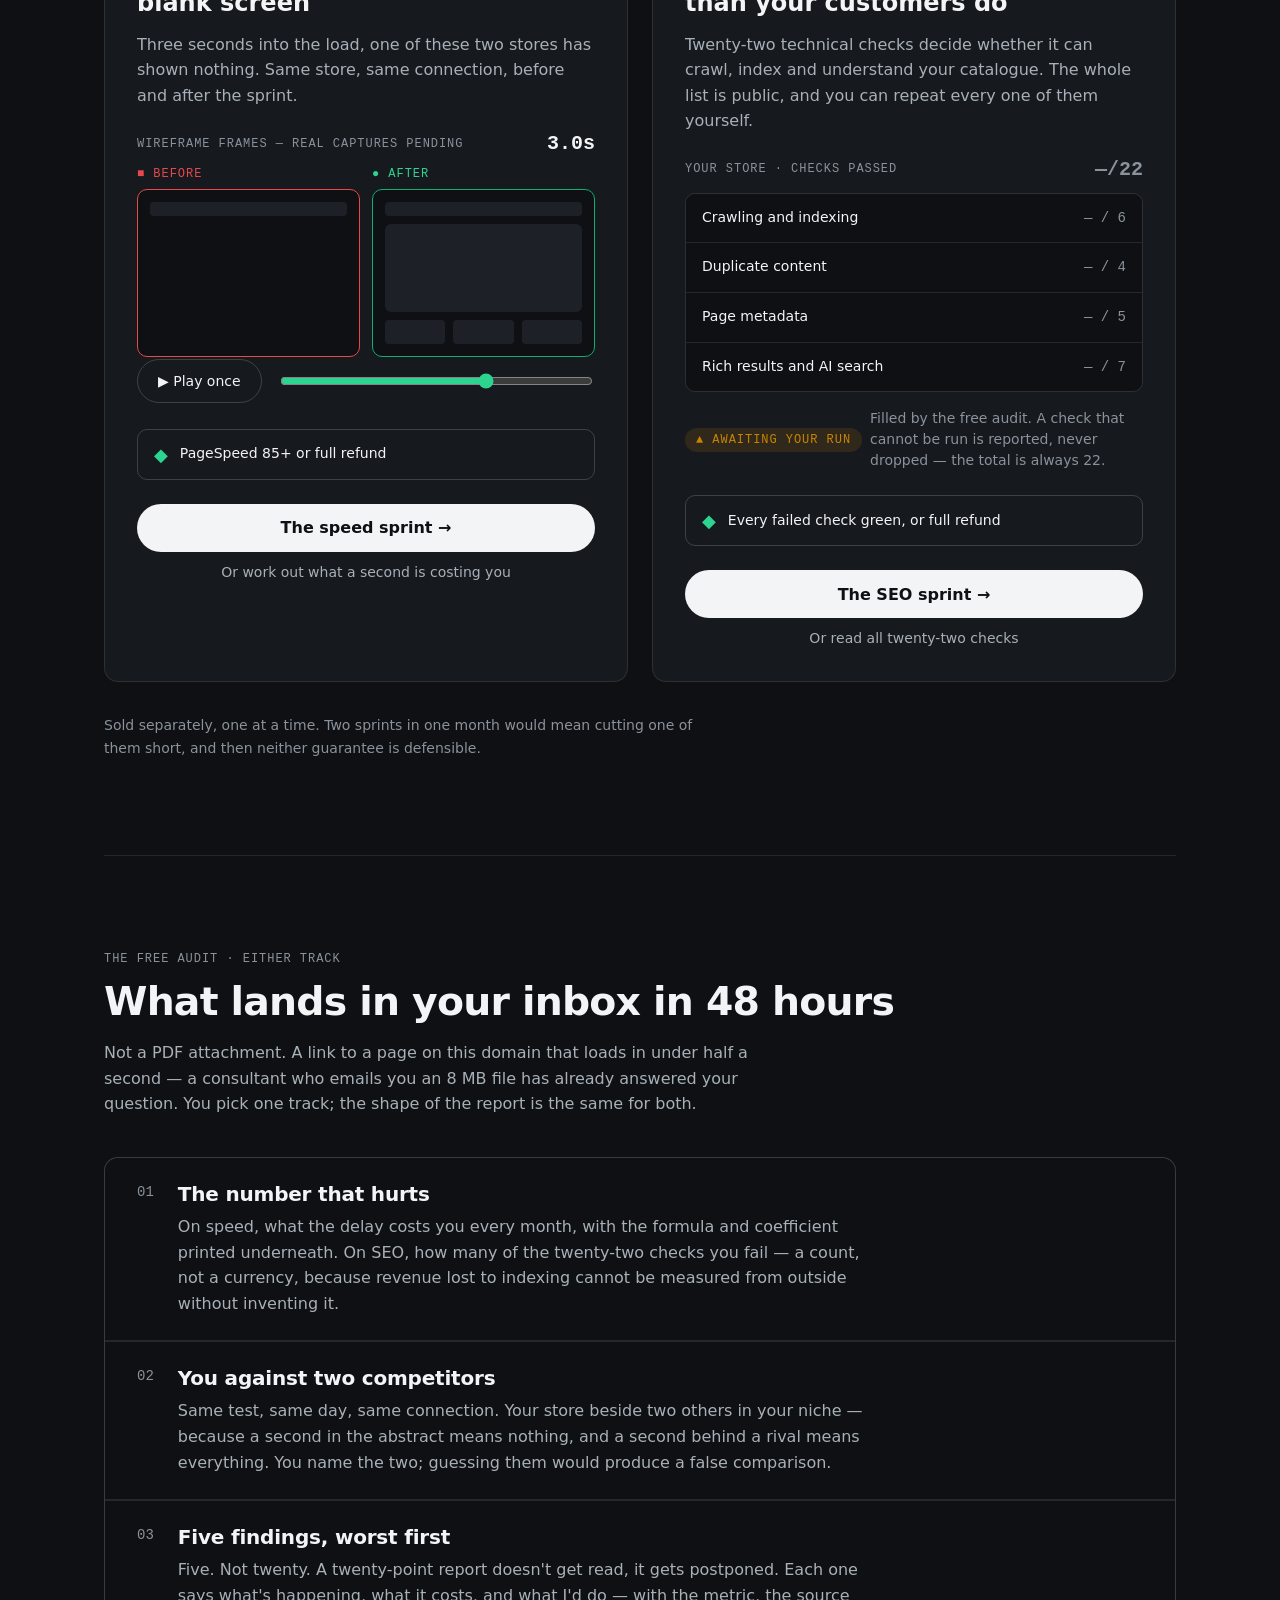
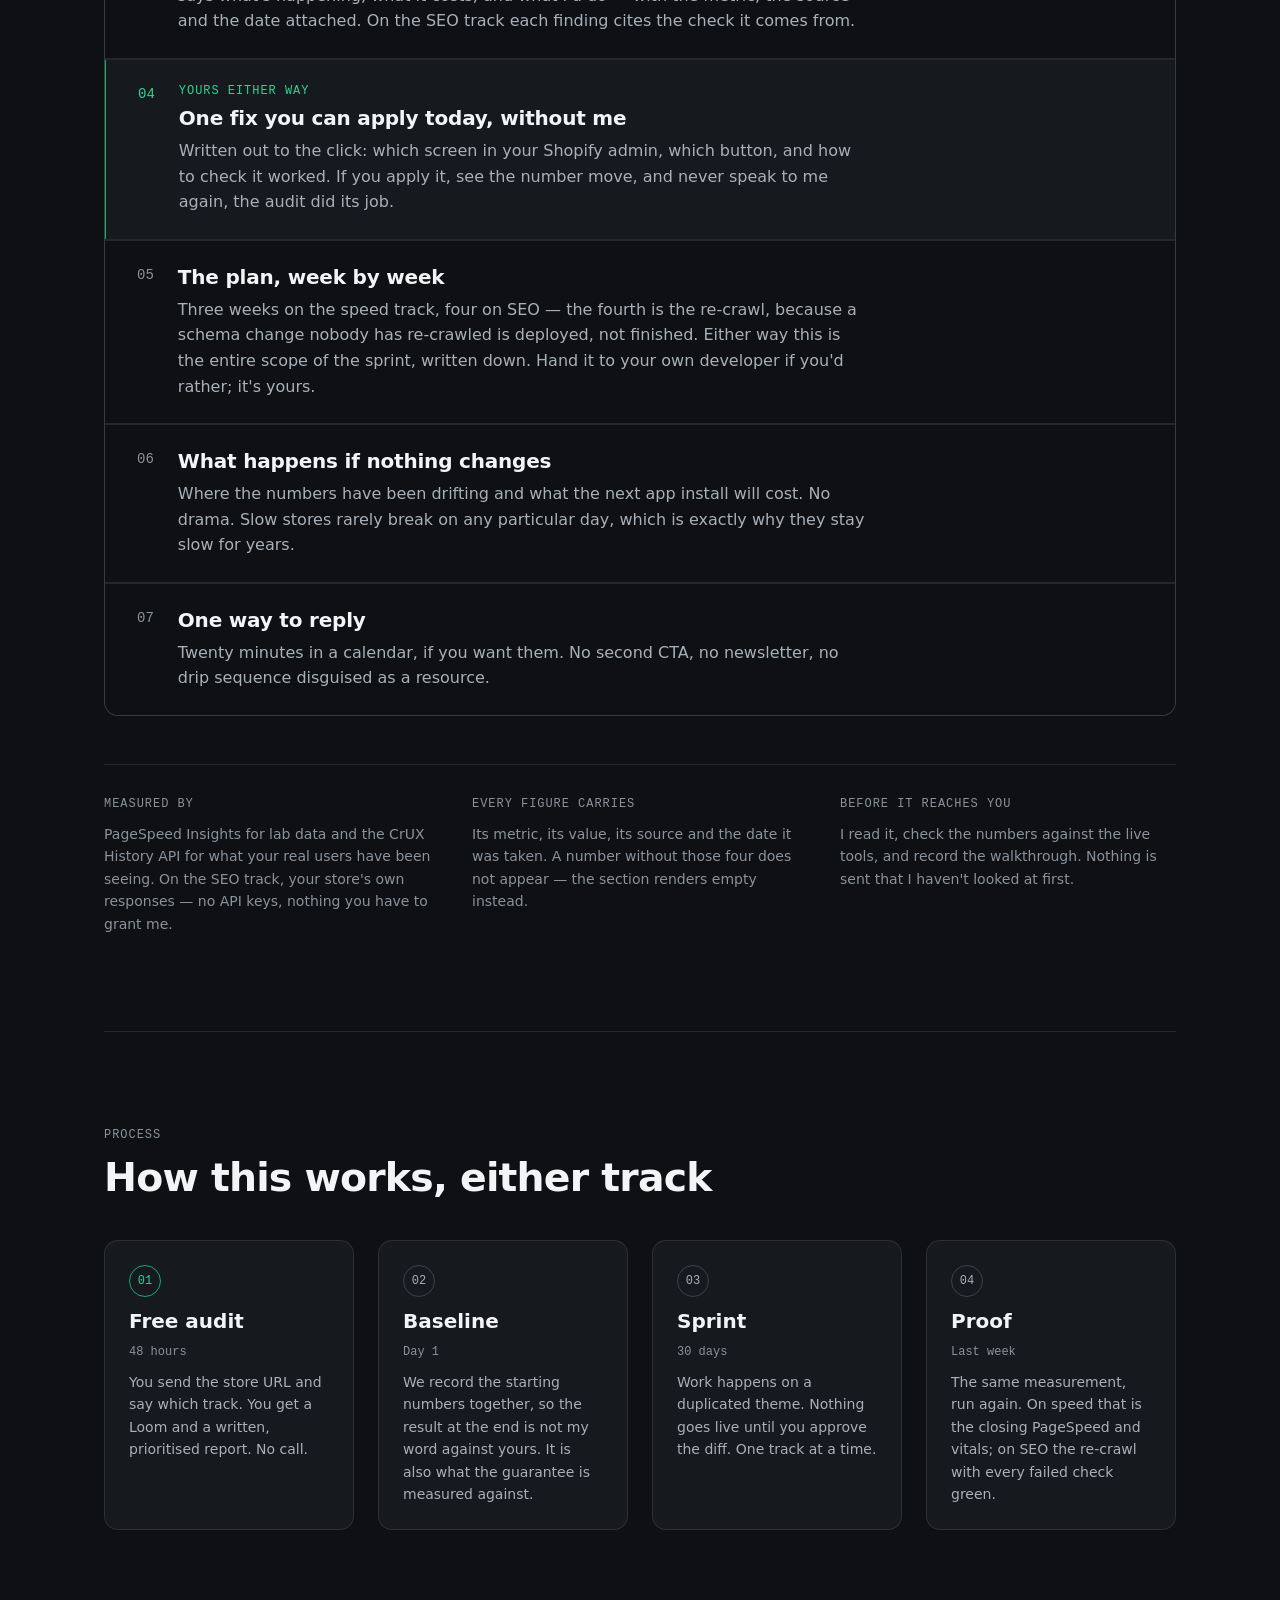
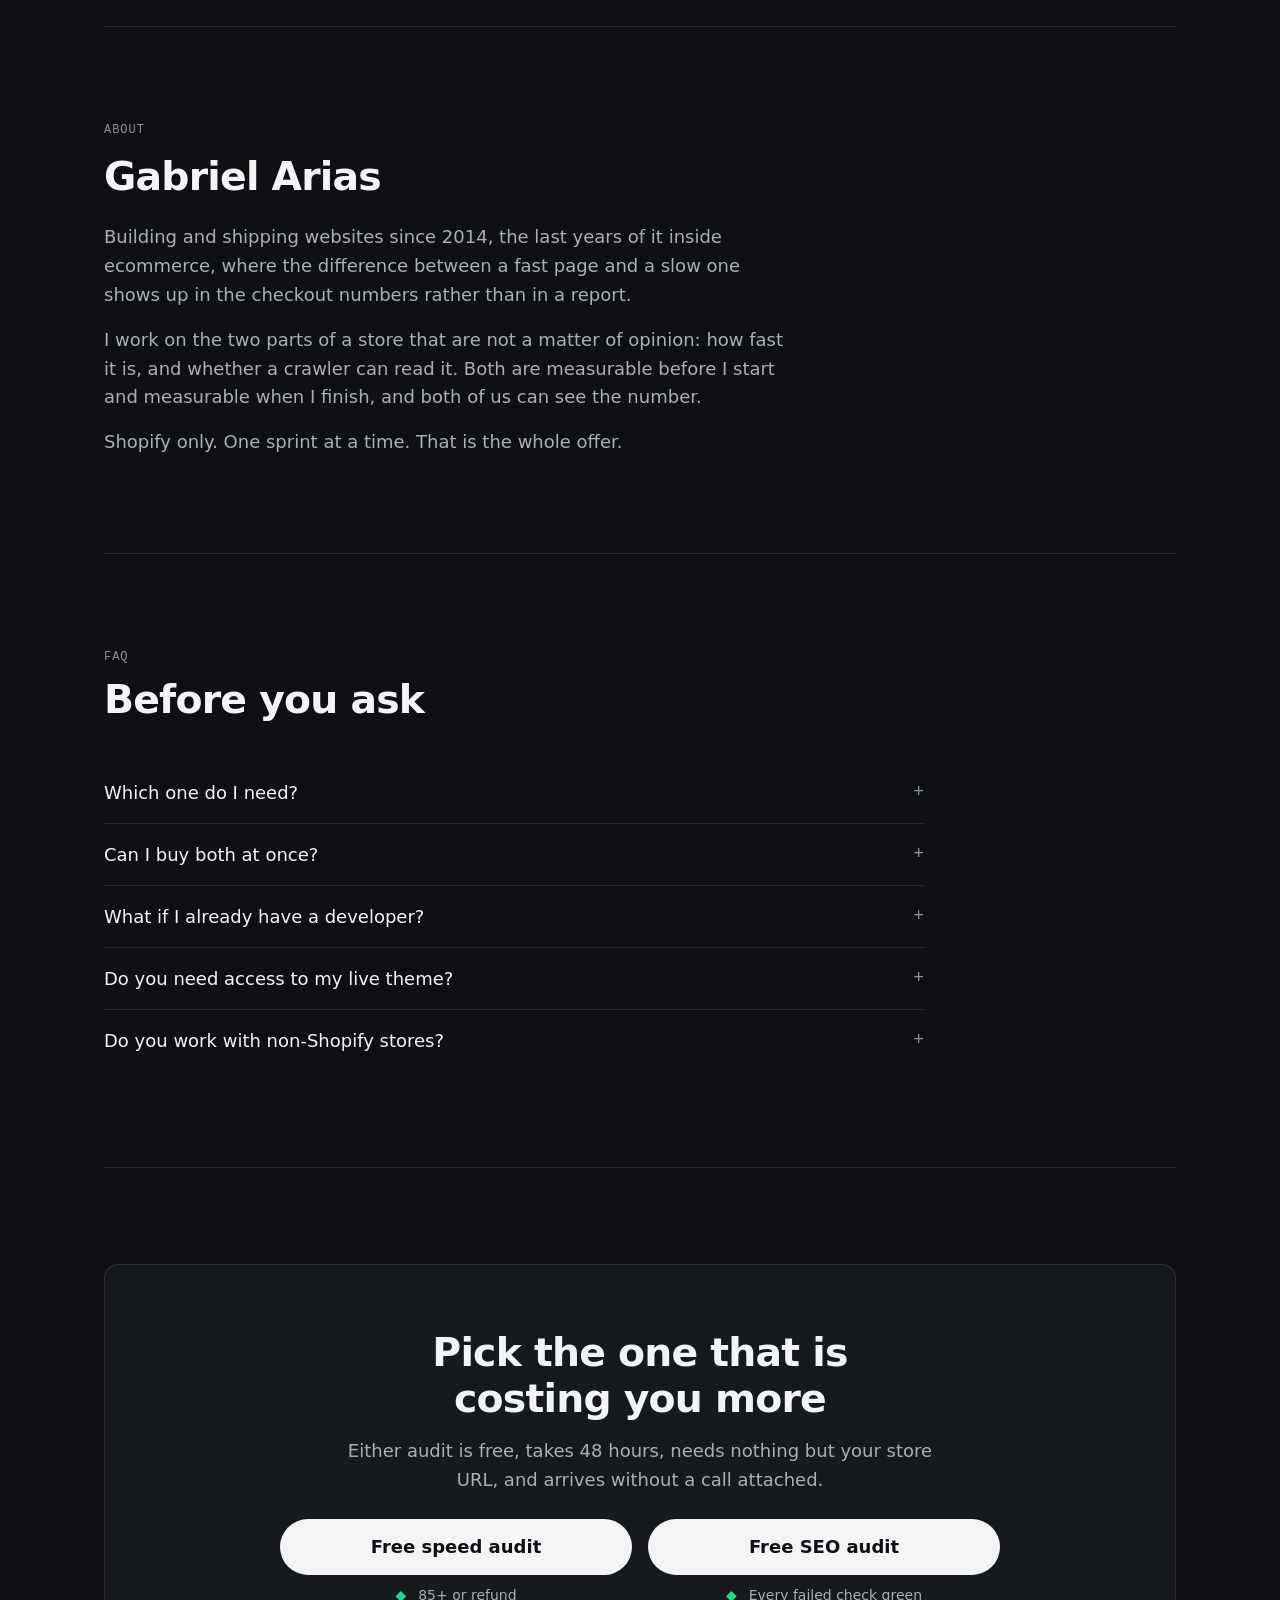
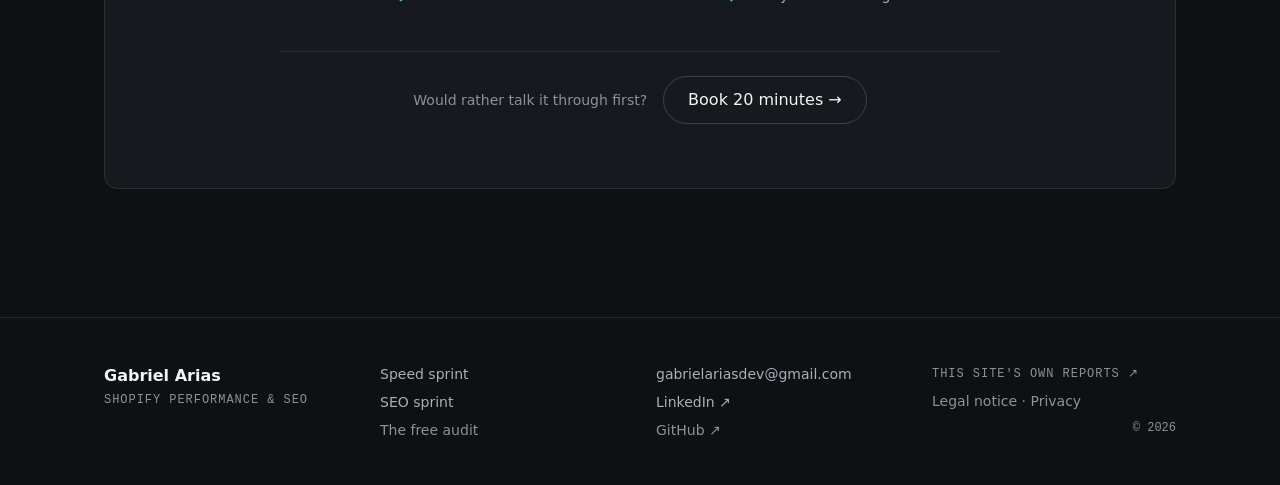
==== commit 5f982621: "Remove unpublished placeholders from the public pages Client-logos column, the three empty stat card" ====
--- a/index.html
+++ b/index.html
@@ -130,11 +130,6 @@
       <div class="fact__value fact__value--sans"><span class="diamond" aria-hidden="true">◆</span><span data-i18n="facts.guaranteesValue">Two, both written</span></div>
       <div class="fact__note" data-i18n="facts.guaranteesNote">85+ on speed · every failed check green on SEO</div>
     </div>
-    <div class="fact fact--divided">
-      <div class="mono-label" data-i18n="facts.logos">Client logos</div>
-      <div class="fact__value fact__value--empty">—</div>
-      <div class="fact__note fact__note--muted" data-i18n="facts.logosNote">Replaces this column after the first sprint</div>
-    </div>
   </section>
 
   <!-- ── The two tracks ───────────────────────────────────────────────── -->
@@ -327,26 +322,6 @@
         <div class="mono-label" data-i18n="prov.l3">Before it reaches you</div>
         <p data-i18n="prov.p3">I read it, check the numbers against the live tools, and record the walkthrough. Nothing is sent that I haven't looked at first.</p>
       </div>
-    </div>
-  </section>
-
-  <!-- ── Case studies ─────────────────────────────────────────────────── -->
-  <section class="section section--rule">
-    <div class="mono-label section__eyebrow" data-i18n="cases.eyebrow">Case studies</div>
-    <h2 class="h2 section__title" data-i18n="cases.title">Context, intervention, measured result</h2>
-    <p class="section__lede" data-i18n="cases.lede">Two slots, one per track, both waiting on real measurements. Public-store teardowns are labelled as teardowns — an unaffiliated demo is worth more than a fabricated client.</p>
-
-    <div class="cases cases--pair reveal">
-      <article class="card card--dashed case case--empty">
-        <span class="mono-label" data-i18n="cases.speedSlot">Speed · slot 01 · empty</span>
-        <p class="case__text" data-i18n="cases.speedText">Reserved for the first paid speed sprint. Publishing it needs four things: the client's permission, the before capture, the after capture, and the date of each.</p>
-        <a class="case__link" href="speed.html" data-i18n="cases.link">What the sprint covers →</a>
-      </article>
-      <article class="card card--dashed case case--empty">
-        <span class="mono-label" data-i18n="cases.seoSlot">SEO · slot 01 · empty</span>
-        <p class="case__text" data-i18n="cases.seoText">Reserved for the first paid SEO sprint. Both audit runs, the first and the re-crawl, published side by side with the date of each.</p>
-        <a class="case__link" href="seo.html" data-i18n="cases.link">What the sprint covers →</a>
-      </article>
     </div>
   </section>
 
--- a/assets/styles.css
+++ b/assets/styles.css
@@ -219,7 +219,6 @@
   border:1px solid var(--hairline);
   border-radius:var(--r-lg);
 }
-.card--dashed{border-style:dashed;border-color:var(--hairline-strong)}
 .card--brand{border-color:var(--brand)}
 
 .diamond{color:var(--brand-hi)}
@@ -425,9 +424,7 @@
   font-family:var(--font-ui);font-size:20px;
   display:flex;align-items:center;gap:8px;
 }
-.fact__value--empty{color:var(--ink-muted)}
 .fact__note{font-size:14px;color:var(--ink-secondary)}
-.fact__note--muted{color:var(--ink-muted)}
 
 /* ── Filmstrip ──────────────────────────────────────────── */
 
@@ -466,22 +463,7 @@
 
 .scrub{flex:1;min-width:220px;accent-color:var(--brand-hi);height:44px;cursor:pointer}
 
-/* ── Stats & calculator ─────────────────────────────────── */
-
-.stat-row{
-  display:grid;
-  grid-template-columns:repeat(auto-fit,minmax(min(240px,100%),1fr));
-  gap:24px;margin-bottom:48px;
-}
-.stat{padding:24px}
-.stat__label{margin-bottom:16px}
-.stat__value{
-  font-family:var(--font-mono);font-size:56px;font-weight:600;
-  letter-spacing:-.03em;line-height:1;color:var(--ink-muted);
-}
-/* Rule 04: provenance is mandatory — no source, no number */
-.stat__source{font-size:14px;color:var(--ink-muted);margin-top:16px;line-height:1.5}
-.cite{font-style:normal;color:var(--ink-secondary)}
+/* ── Calculator ─────────────────────────────────────────── */
 
 .calc{padding:32px}
 .calc__label{margin-bottom:32px}
@@ -533,7 +515,6 @@
   margin-top:16px;line-height:1.5;
   padding-top:16px;border-top:1px solid var(--hairline);
 }
-.leak__warn{color:var(--status-warn);font-family:var(--font-mono)}
 .leak__cta{margin-top:24px}
 
 /* ── Hero: dual panel (home) ────────────────────────────── */
@@ -713,54 +694,6 @@
   font-size:14px;line-height:1.4;
 }
 .warranty .diamond{font-size:18px}
-
-/* ── Case studies ───────────────────────────────────────── */
-
-.cases{display:grid;gap:24px}
-.case{padding:32px;display:grid;gap:24px}
-.case--empty{gap:12px}
-.case__head{display:flex;flex-wrap:wrap;gap:12px;justify-content:space-between;align-items:center}
-.case__slot{font-family:var(--font-mono);font-size:12px;color:var(--ink-muted)}
-.case__cols{
-  display:grid;
-  grid-template-columns:repeat(auto-fit,minmax(min(240px,100%),1fr));
-  gap:32px;
-}
-.case__col-label{margin-bottom:8px}
-.case__text{margin:0;font-size:16px;line-height:1.6;color:var(--ink-secondary);max-width:68ch}
-.case__text--muted{color:var(--ink-muted)}
-
-.bars{display:grid;gap:2px}
-.bar{display:flex;align-items:center;gap:16px}
-.bar__label{width:64px;flex:none}
-.bar__track{
-  flex:1;height:32px;
-  background:var(--plane);border-radius:var(--r-sm);
-  position:relative;
-}
-.bar__fill{height:100%;border-radius:var(--r-sm);opacity:.35}
-.bar__fill--bad{width:100%;background:var(--status-bad)}
-.bar__fill--good{width:34%;background:var(--brand)}
-.bar__value{
-  position:absolute;top:50%;transform:translateY(-50%);
-  font-family:var(--font-mono);font-size:14px;font-weight:600;
-  color:var(--ink-secondary);
-}
-.bar__value--right{right:12px}
-.bar__value--after{left:calc(34% + 12px)}
-
-.await{
-  display:flex;gap:12px;align-items:center;flex-wrap:wrap;
-  padding:12px 16px;
-  border:1px dashed var(--hairline-strong);
-  border-radius:var(--r-md);
-}
-.await__flag{
-  font-family:var(--font-mono);font-size:12px;
-  letter-spacing:.08em;text-transform:uppercase;
-  color:var(--status-warn);white-space:nowrap;
-}
-.await__text{font-size:14px;color:var(--ink-muted);line-height:1.5}
 
 /* ── Process ────────────────────────────────────────────── */
 
@@ -1070,18 +1003,10 @@
 
 .fact__value--tight{font-size:22px;letter-spacing:-.01em}
 
-.stat-row--after{margin-bottom:0;margin-top:48px}
 .steps--plan{margin-bottom:48px}
 .step--active{border-color:var(--brand)}
 
 .plans--pair{grid-template-columns:repeat(auto-fit,minmax(min(300px,100%),1fr))}
-.cases--pair{grid-template-columns:repeat(auto-fit,minmax(min(320px,100%),1fr))}
-.case__link{
-  font-size:14px;text-decoration:none;color:var(--ink-secondary);
-  border-bottom:1px solid var(--hairline-strong);
-  justify-self:start;padding-bottom:2px;
-}
-.case__link:hover{color:var(--ink-primary)}
 
 .cta__head{display:grid;gap:16px;justify-items:center}
 /* Flex, not the auto-fit grid every other pair on the site uses, and the
@@ -1123,7 +1048,7 @@
   .section{padding:64px 0}
   .hero{gap:40px}
   .fact--divided{border-left:0;padding-left:0;border-top:1px solid var(--hairline);padding-top:24px}
-  .calc,.plan,.case,.gauge{padding:24px}
+  .calc,.plan,.gauge{padding:24px}
   .cta{padding:40px 24px}
   .foot-copy{text-align:left}
 }
@@ -1147,9 +1072,9 @@
    and the desktop footer keeps its tighter rhythm. */
 
 @media (pointer:coarse){
-  .brand,.link-quiet,.track__aside,.case__link,.foot-brand__name{position:relative}
+  .brand,.link-quiet,.track__aside,.foot-brand__name{position:relative}
   .brand::after,.link-quiet::after,.track__aside::after,
-  .case__link::after,.foot-brand__name::after{
+  .foot-brand__name::after{
     content:"";position:absolute;
     left:0;right:0;top:50%;
     height:44px;transform:translateY(-50%);
@@ -1178,7 +1103,6 @@
   .btn__short{display:inline}
   .film__controls{gap:12px}
   .film__readout{min-width:0}
-  .bar__label{width:52px}
 
   /* One row, three things, 288px of it on the narrowest phone still sold:
      brand, language switch, CTA. At the desktop sizes the CTA hung ~40px
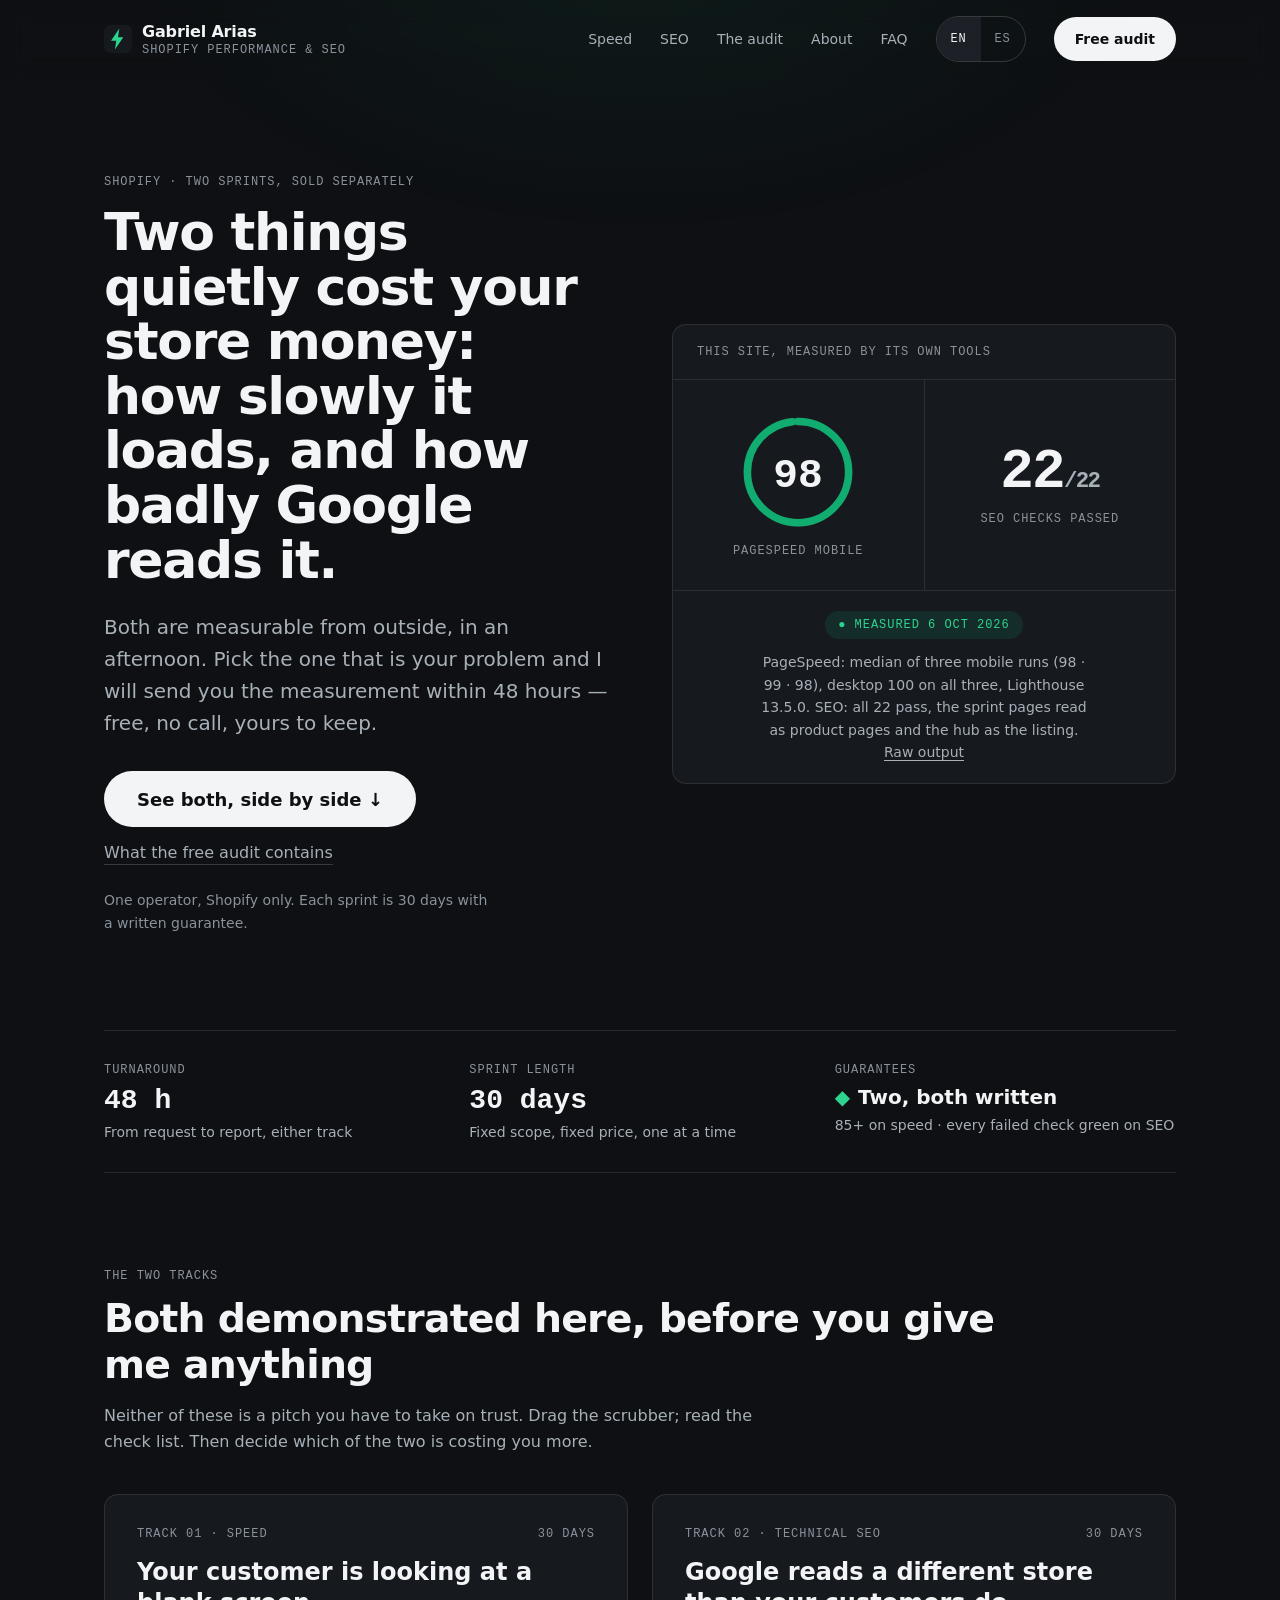
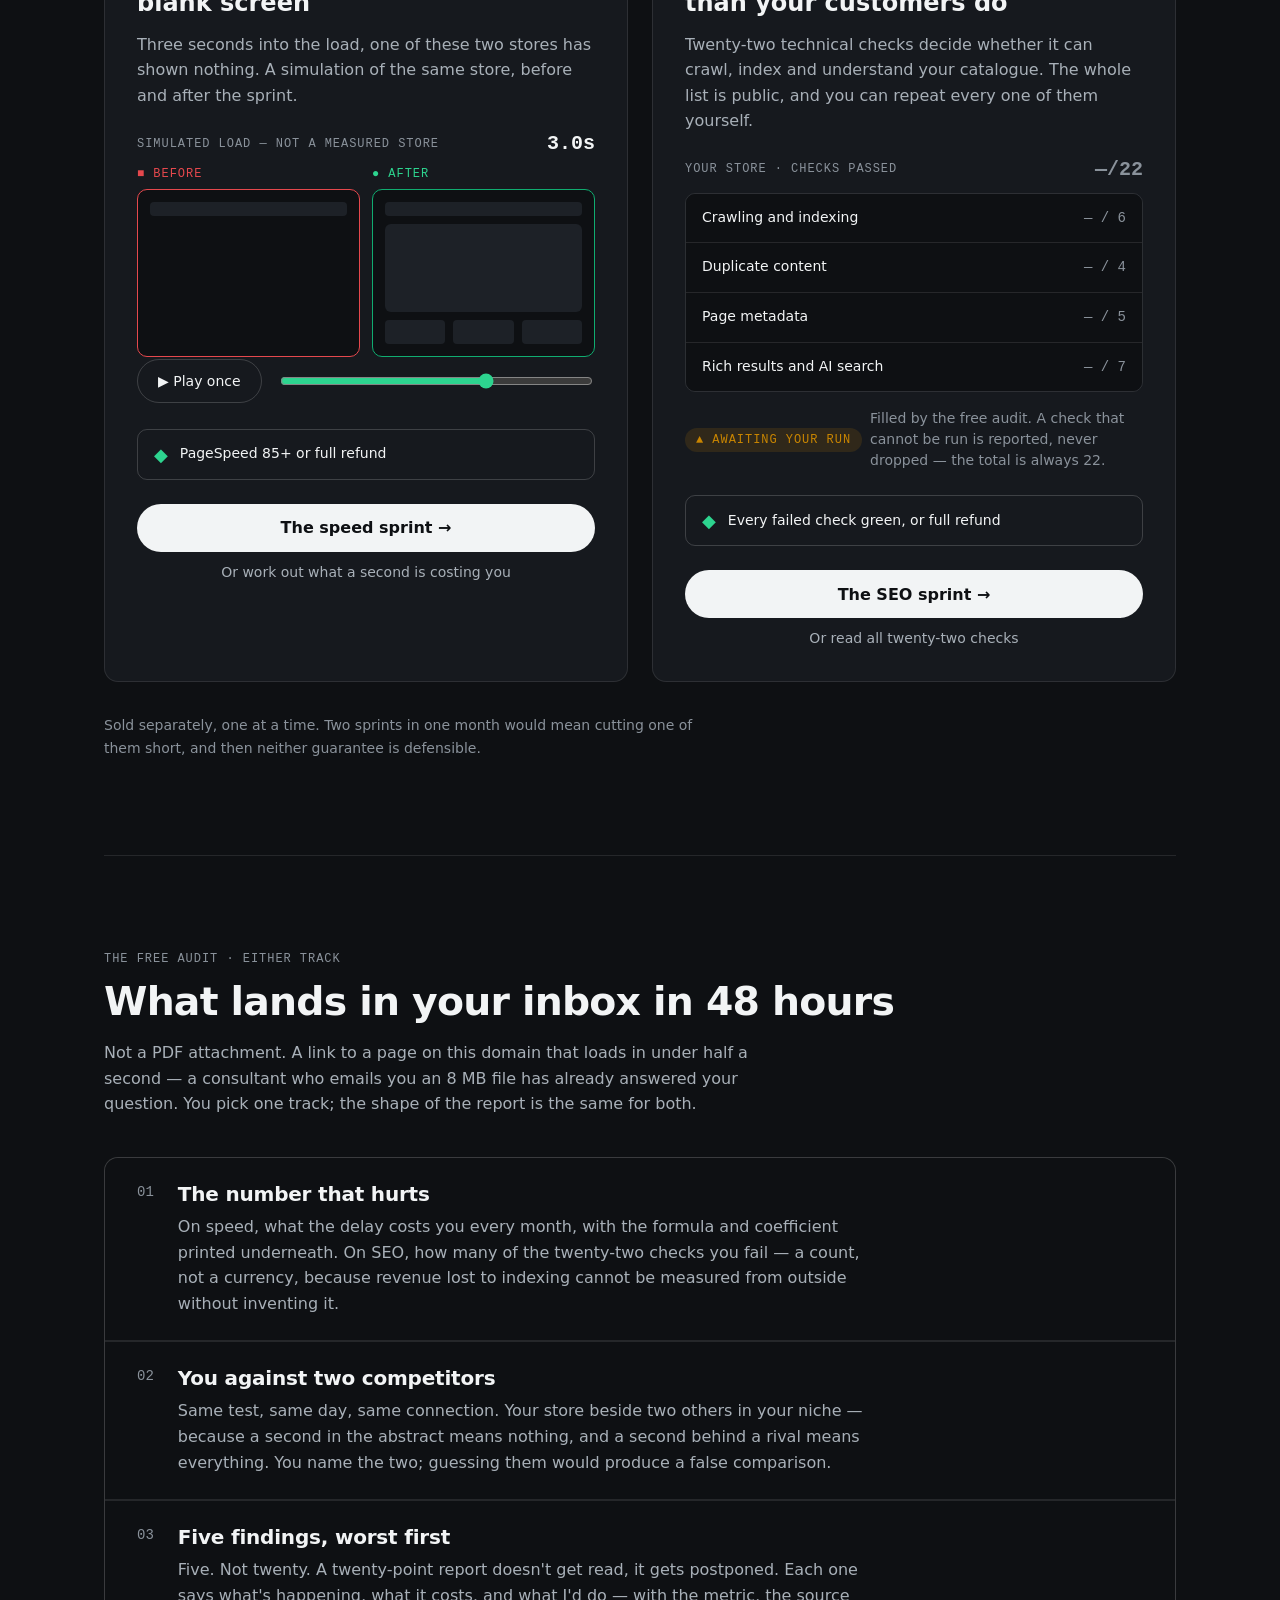
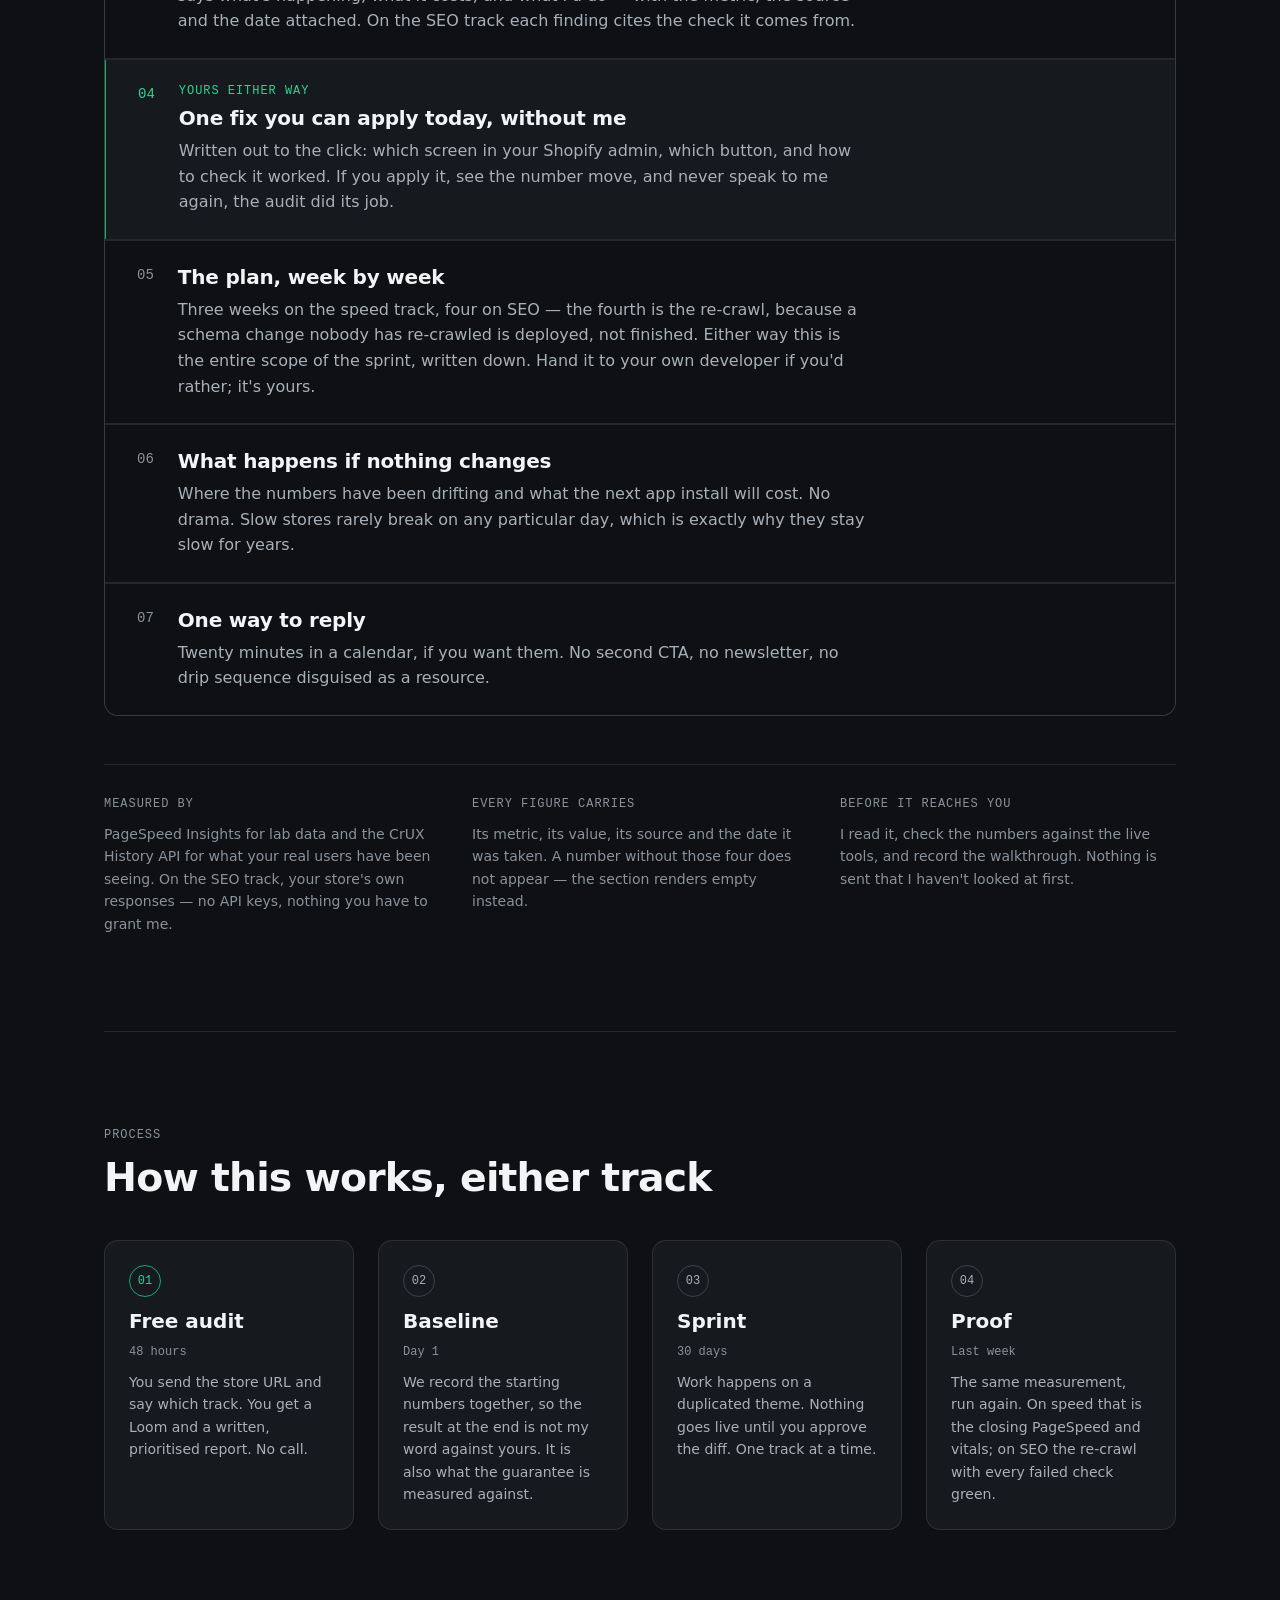
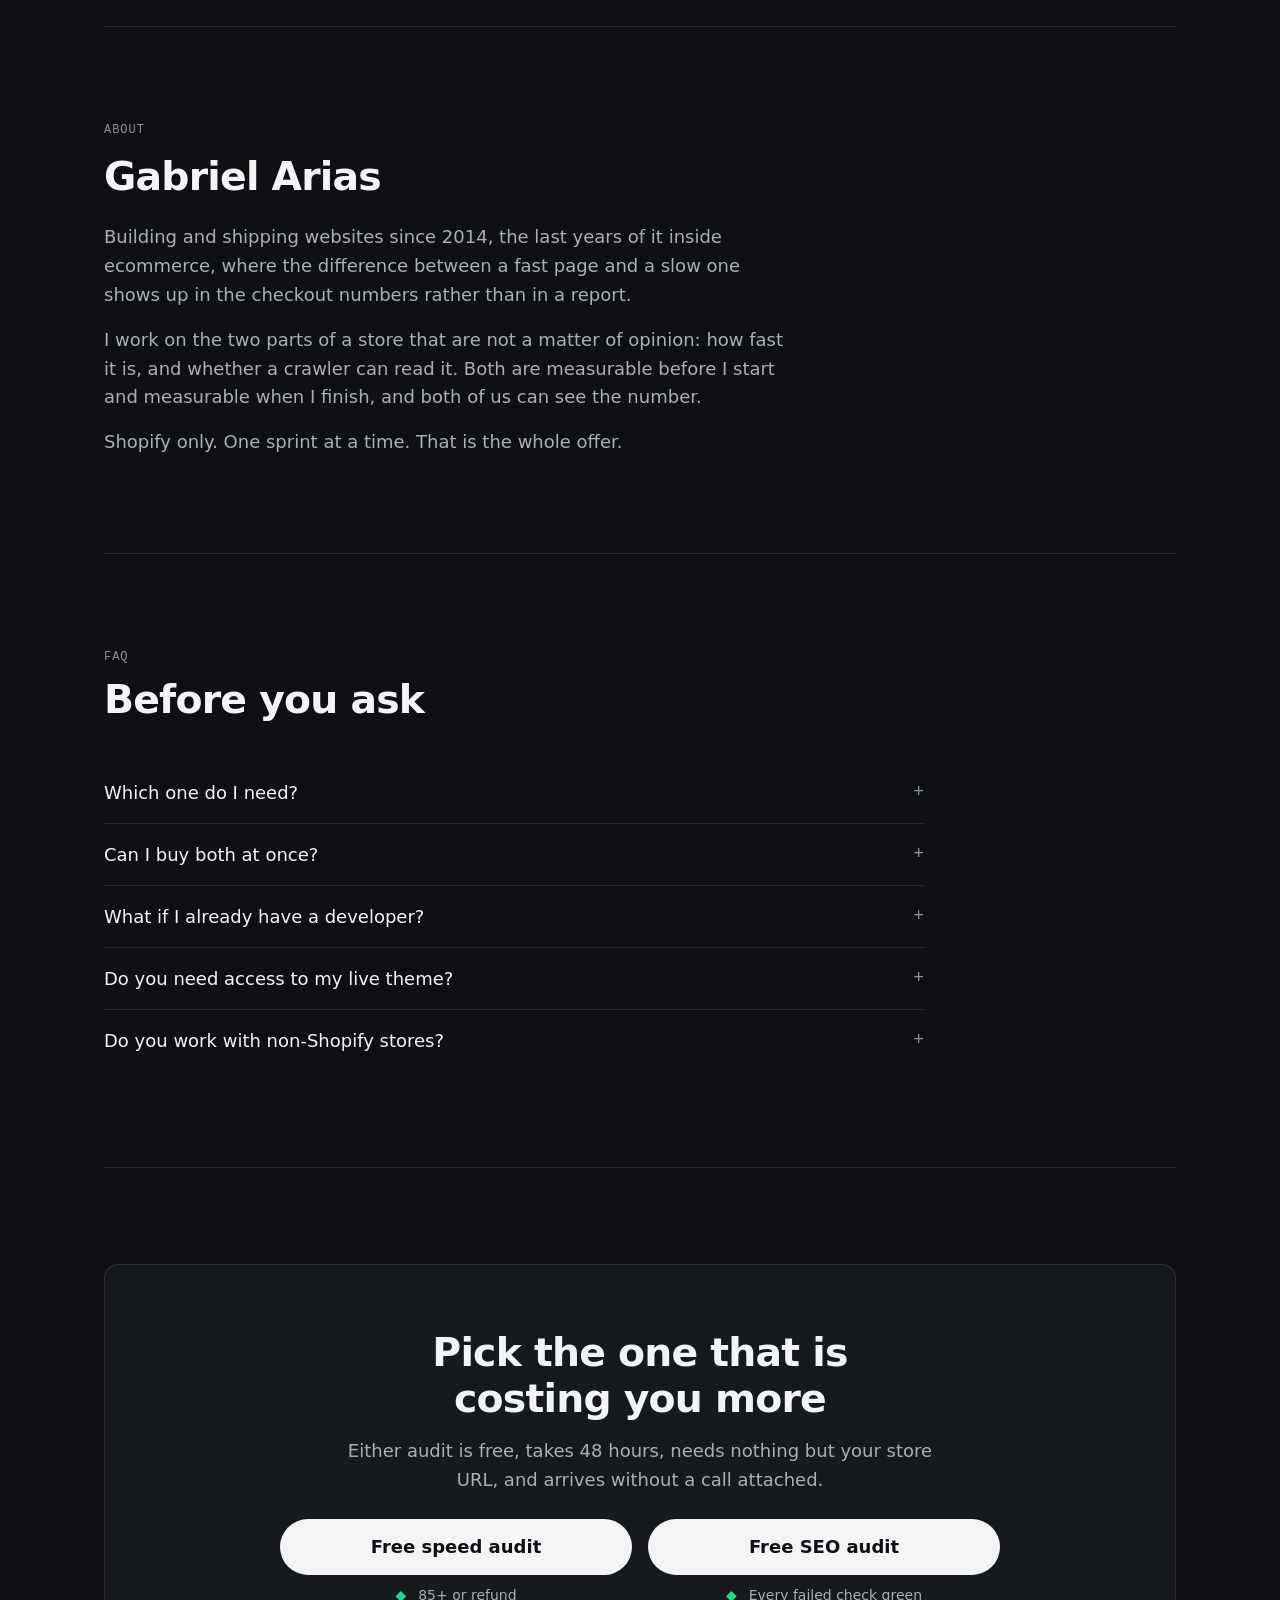
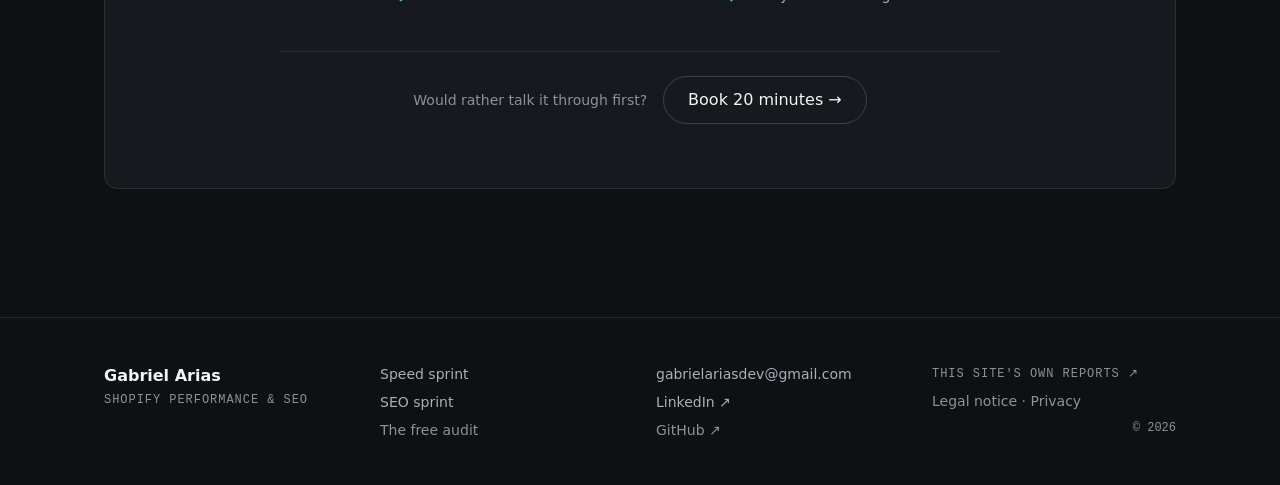
==== commit 086a911e: "Re-measure the site and fill the vitals row with its own figures PSI mobile median is now 98 (98 · 9" ====
--- a/index.html
+++ b/index.html
@@ -94,10 +94,10 @@
       <div class="mono-label dual__head" data-i18n="dual.label">This site, measured by its own tools</div>
       <div class="dual__grid">
         <div class="dual__cell">
-          <svg class="gauge__dial" width="120" height="120" viewBox="0 0 128 128" role="img" data-i18n-aria="gauge.alt" aria-label="PageSpeed mobile score: 100 out of 100">
+          <svg class="gauge__dial" width="120" height="120" viewBox="0 0 128 128" role="img" data-i18n-aria="gauge.alt" aria-label="PageSpeed mobile score: 98 out of 100">
             <circle cx="64" cy="64" r="54" fill="none" stroke="var(--hairline)" stroke-width="8"></circle>
-            <circle cx="64" cy="64" r="54" fill="none" stroke="var(--brand)" stroke-width="8" stroke-linecap="round" stroke-dasharray="339.3 339.3" transform="rotate(-90 64 64)"></circle>
-            <text x="64" y="80" text-anchor="middle" font-family="IBM Plex Mono, monospace" font-size="44" font-weight="600" fill="#F2F4F5">100</text>
+            <circle cx="64" cy="64" r="54" fill="none" stroke="var(--brand)" stroke-width="8" stroke-linecap="round" stroke-dasharray="332.5 339.3" transform="rotate(-90 64 64)"></circle>
+            <text x="64" y="80" text-anchor="middle" font-family="IBM Plex Mono, monospace" font-size="44" font-weight="600" fill="#F2F4F5">98</text>
           </svg>
           <div class="mono-label" data-i18n="dual.speed">PageSpeed mobile</div>
         </div>
@@ -107,8 +107,8 @@
         </div>
       </div>
       <div class="dual__foot">
-        <span class="badge badge--good badge--md" data-i18n="dual.badge">● Measured 28 Sep 2026</span>
-        <p class="dual__note"><span data-i18n="dual.note">PageSpeed: median of three mobile runs (98 · 100 · 100), desktop 100 on all three, Lighthouse 13.5.0. SEO: all 22 pass, the sprint pages read as product pages and the hub as the listing.</span> <a class="gauge__raw" href="medicion/resumen.json" data-i18n="self.raw">Raw output</a></p>
+        <span class="badge badge--good badge--md" data-i18n="dual.badge">● Measured 6 Oct 2026</span>
+        <p class="dual__note"><span data-i18n="dual.note">PageSpeed: median of three mobile runs (98 · 99 · 98), desktop 100 on all three, Lighthouse 13.5.0. SEO: all 22 pass, the sprint pages read as product pages and the hub as the listing.</span> <a class="gauge__raw" href="medicion/resumen.json" data-i18n="self.raw">Raw output</a></p>
       </div>
     </div>
   </section>
@@ -148,12 +148,12 @@
             <div class="mono-label" data-i18n="tracks.days">30 days</div>
           </div>
           <h3 class="track__title" data-i18n="tracks.speedTitle">Your customer is looking at a blank screen</h3>
-          <p class="track__text" data-i18n="tracks.speedText">Three seconds into the load, one of these two stores has shown nothing. Same store, same connection, before and after the sprint.</p>
+          <p class="track__text" data-i18n="tracks.speedText">Three seconds into the load, one of these two stores has shown nothing. A simulation of the same store, before and after the sprint.</p>
         </div>
 
         <div>
           <div class="track__meta">
-            <span class="mono-label" data-i18n="tracks.wireframe">Wireframe frames — real captures pending</span>
+            <span class="mono-label" data-i18n="tracks.wireframe">Simulated load — not a measured store</span>
             <span class="film__readout" data-time>3.0s</span>
           </div>
           <div class="film film--compact">
--- a/assets/styles.css
+++ b/assets/styles.css
@@ -776,6 +776,9 @@
   font-variant-numeric:tabular-nums;color:var(--ink-muted);
 }
 .vital .badge{justify-self:start}
+.vital__value--measured{color:var(--ink-primary)}
+.vitals__head{margin-bottom:16px}
+.vitals__note{margin:16px 0 0;font-size:14px;line-height:1.6;color:var(--ink-muted);max-width:72ch}
 
 /* ── What a crawler reads (SEO) ─────────────────────────
    Radio group plus CSS, no JavaScript: the tabs work with main.js
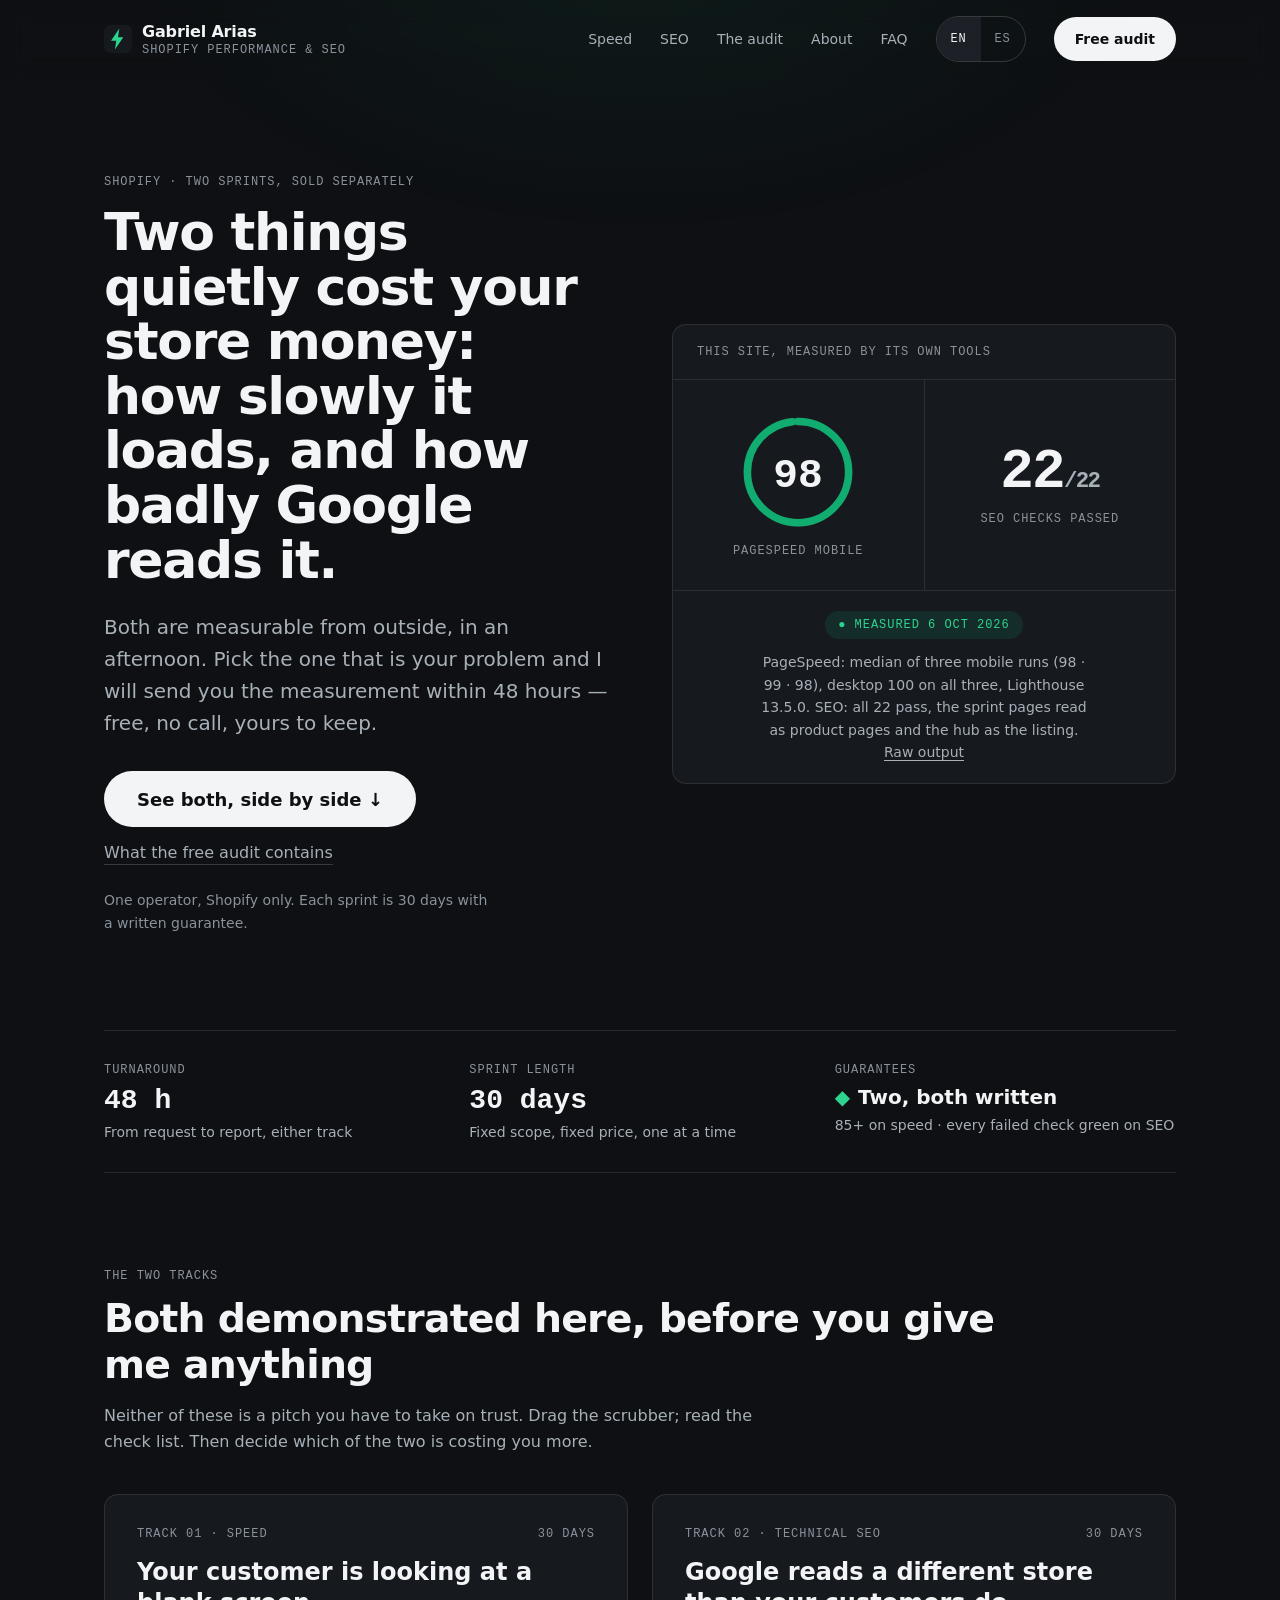
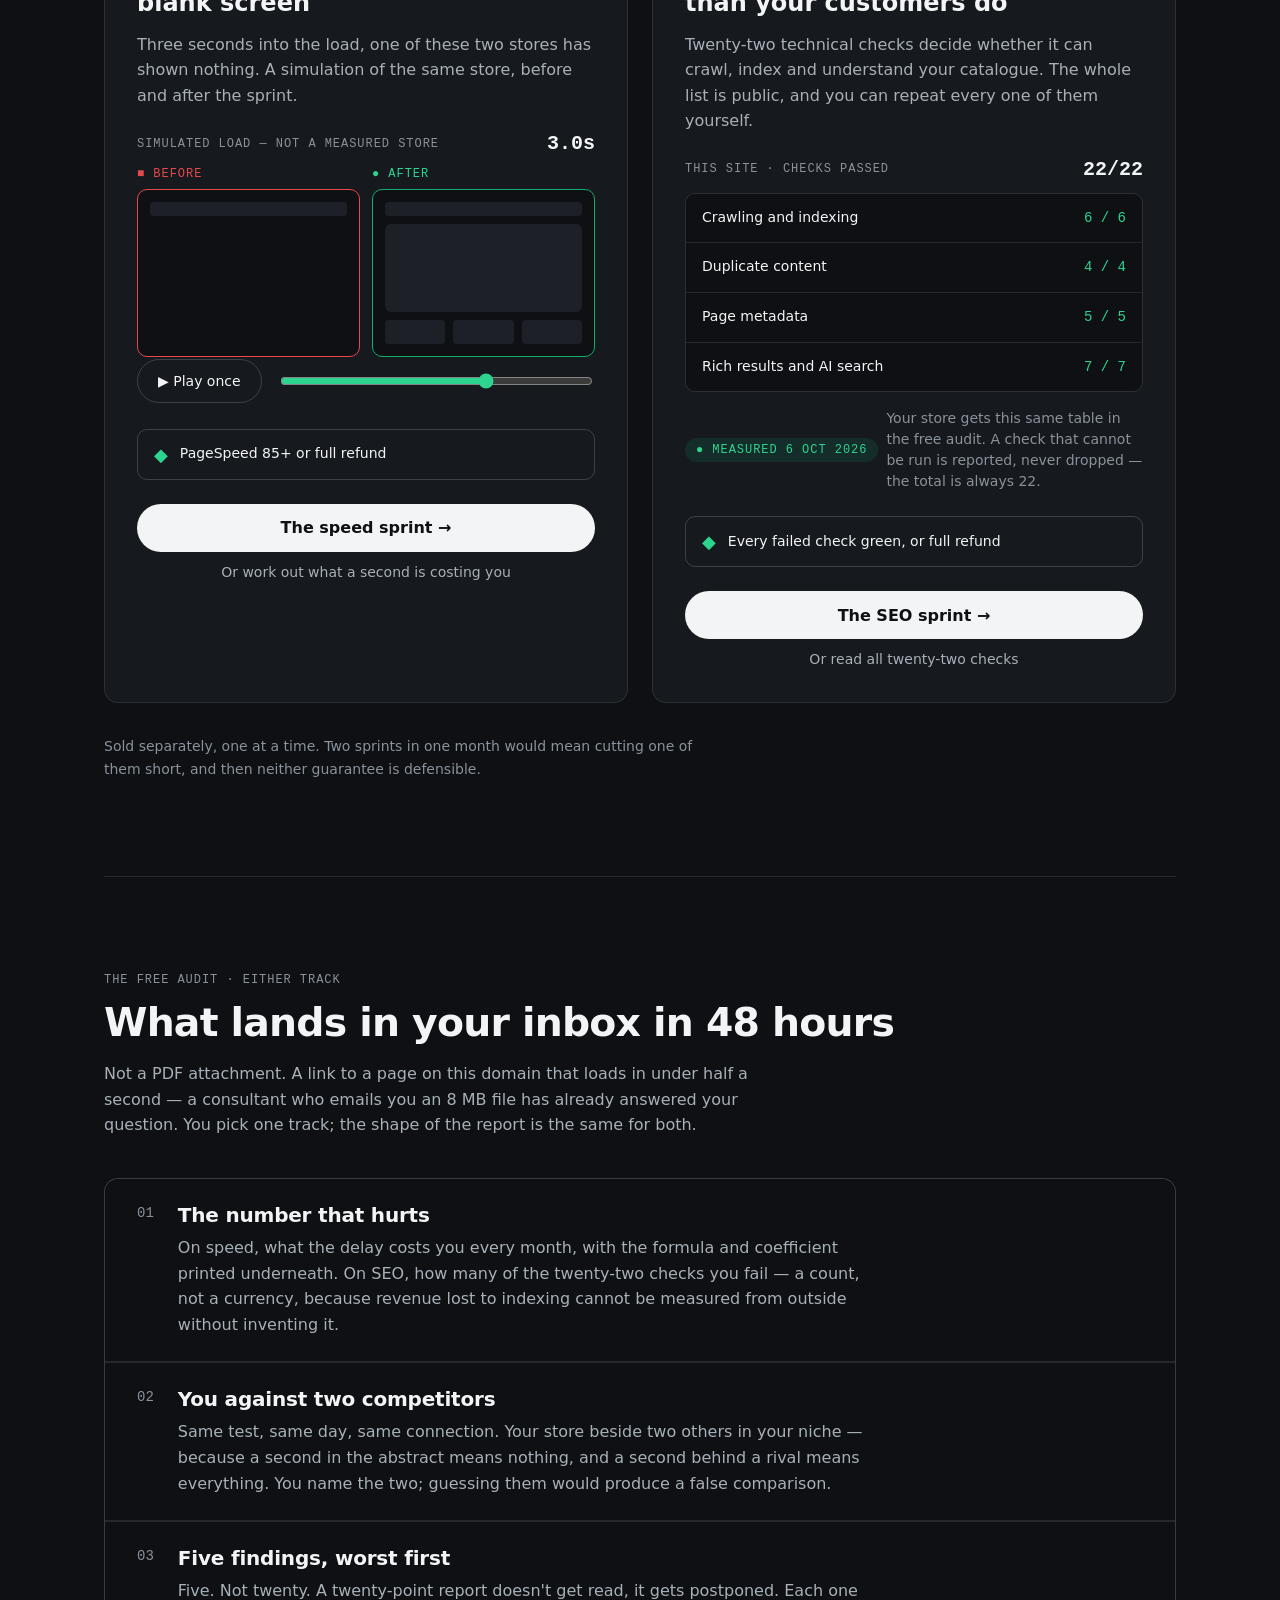
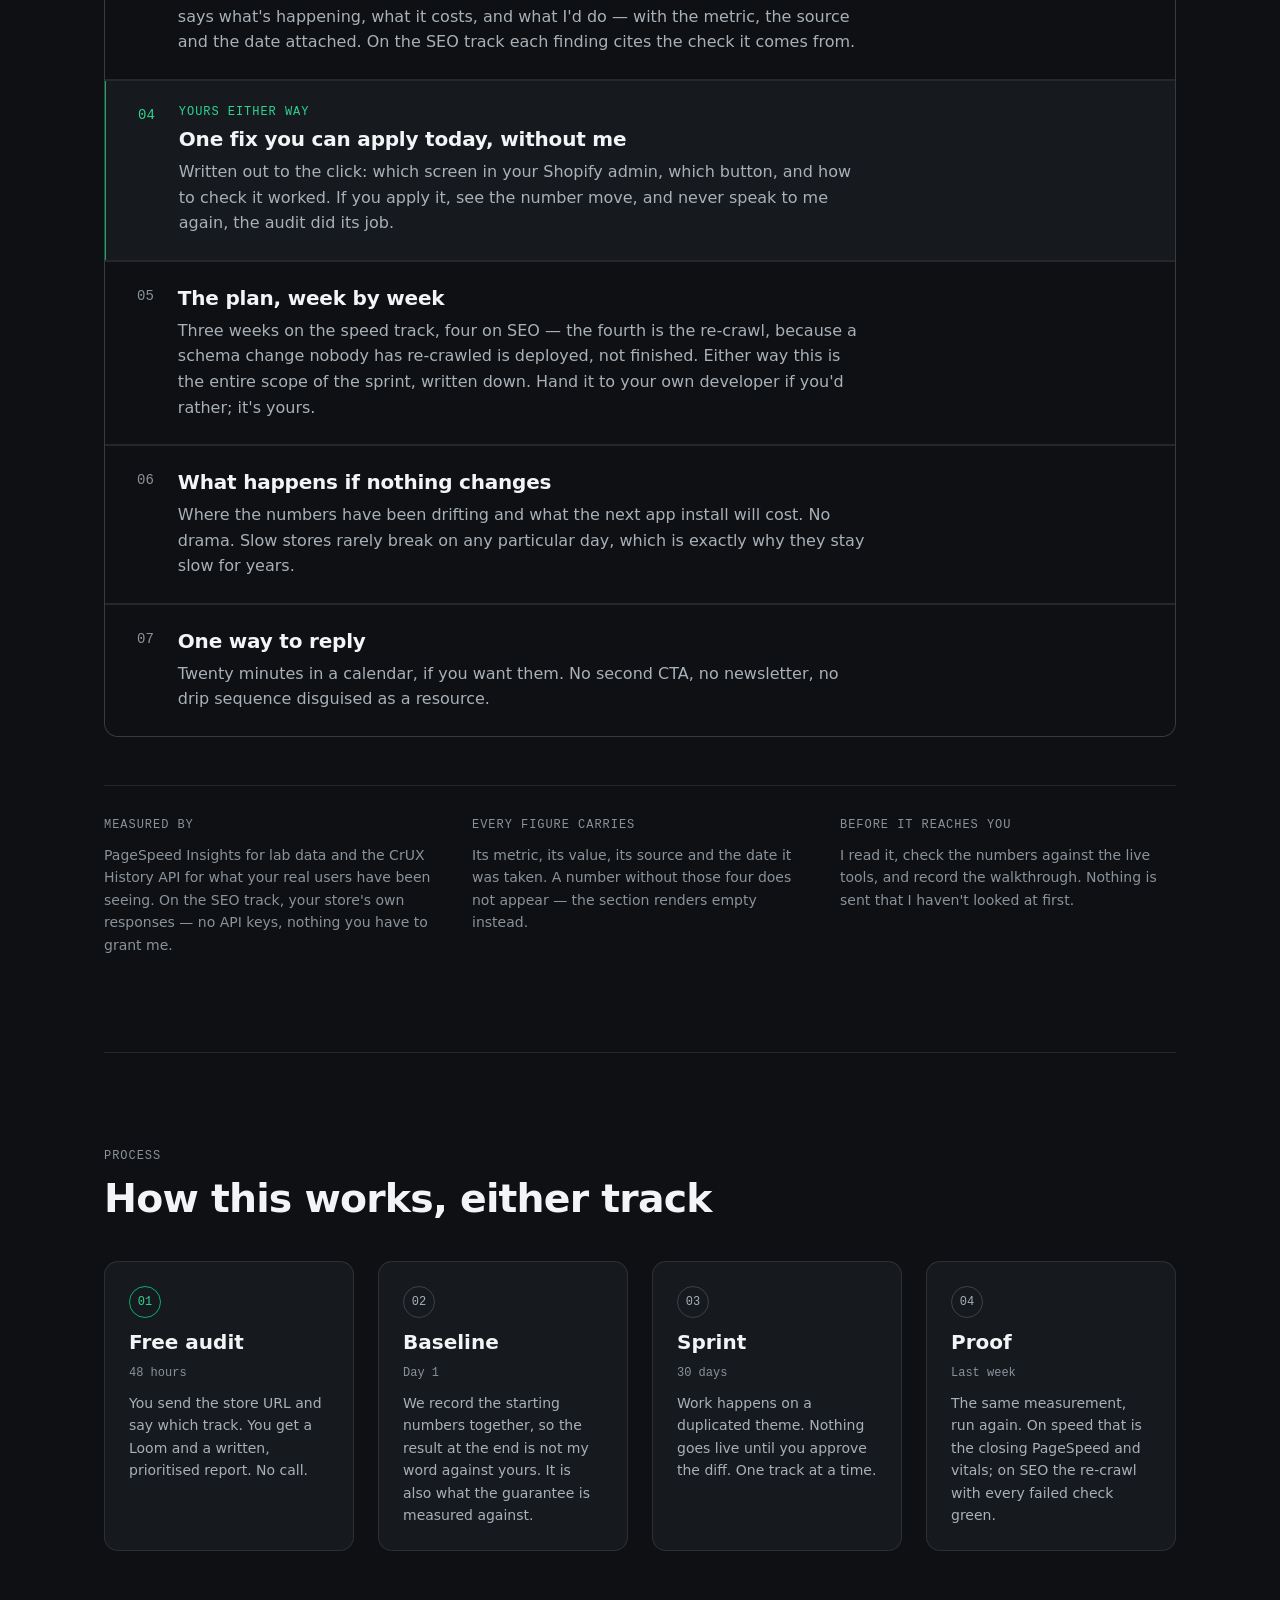
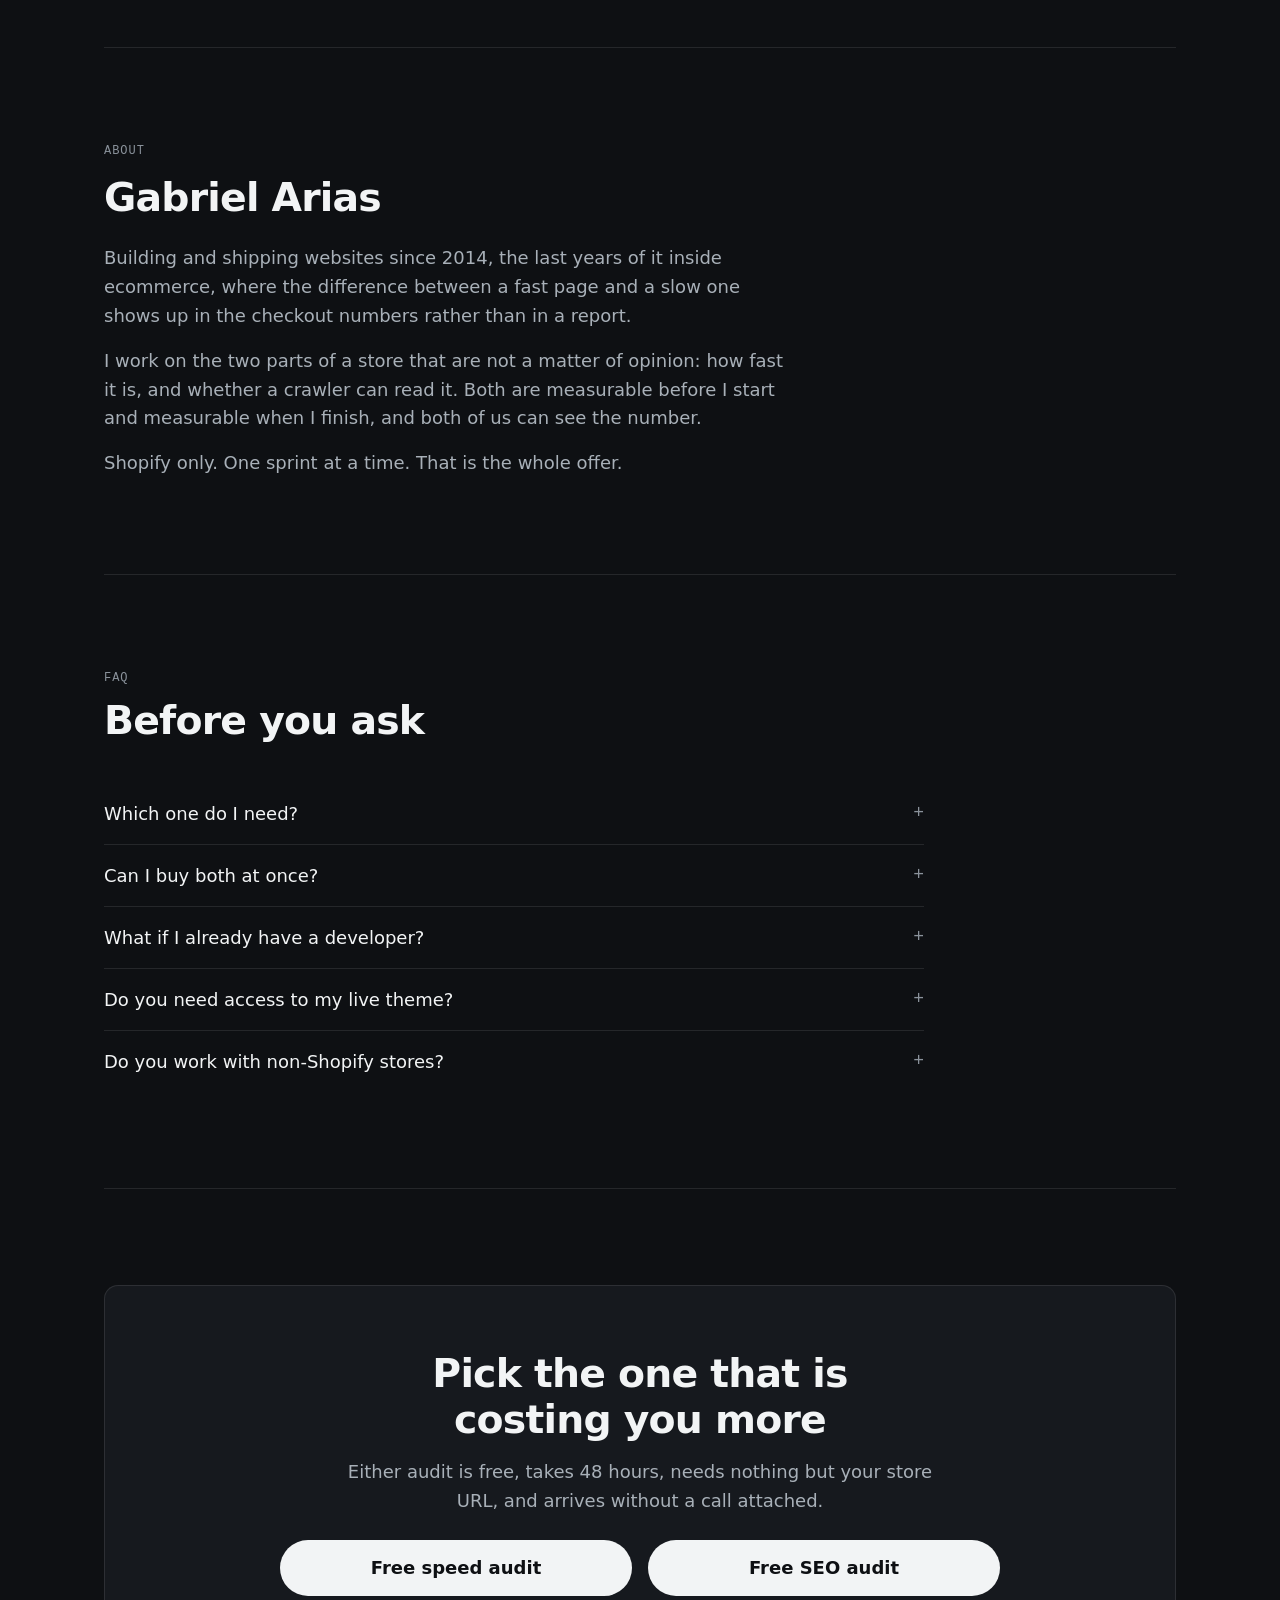
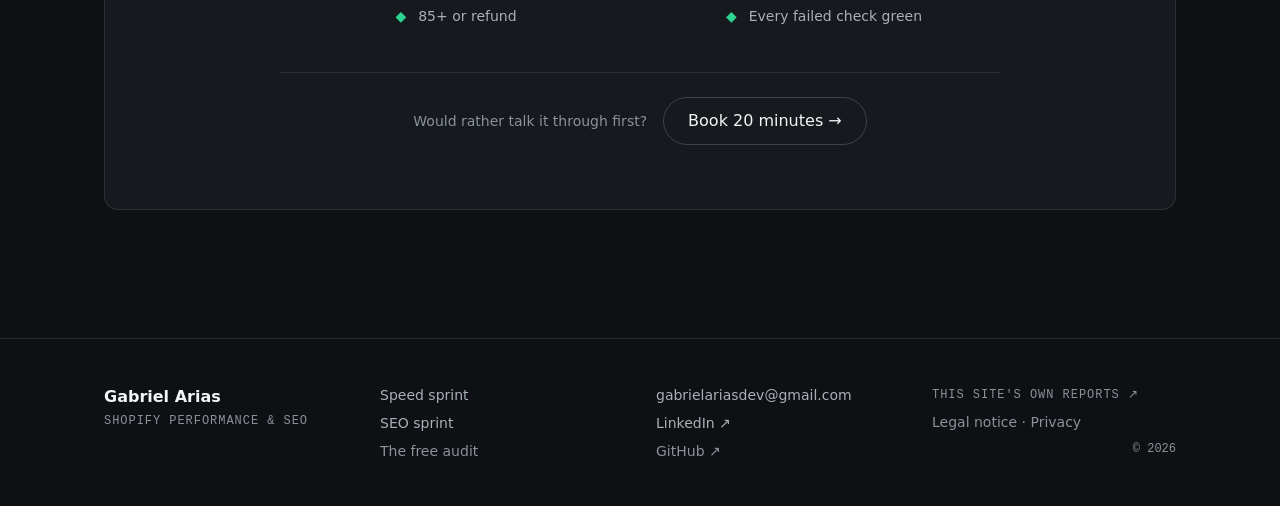
==== commit 4e5bb296: "Fill the SEO check tables with this site's measured states The hub's track card and the 22 rows on s" ====
--- a/index.html
+++ b/index.html
@@ -208,30 +208,30 @@
 
         <div>
           <div class="track__meta">
-            <span class="mono-label" data-i18n="tracks.yourStore">Your store · checks passed</span>
-            <span class="film__readout film__readout--muted">—/22</span>
+            <span class="mono-label" data-i18n="tracks.thisSite">This site · checks passed</span>
+            <span class="film__readout">22/22</span>
           </div>
           <div class="groups">
             <div class="groups__row">
               <span data-i18n="groups.crawl">Crawling and indexing</span>
-              <span class="groups__count">— / 6</span>
+              <span class="groups__count groups__count--pass">6 / 6</span>
             </div>
             <div class="groups__row">
               <span data-i18n="groups.dupes">Duplicate content</span>
-              <span class="groups__count">— / 4</span>
+              <span class="groups__count groups__count--pass">4 / 4</span>
             </div>
             <div class="groups__row">
               <span data-i18n="groups.meta">Page metadata</span>
-              <span class="groups__count">— / 5</span>
+              <span class="groups__count groups__count--pass">5 / 5</span>
             </div>
             <div class="groups__row">
               <span data-i18n="groups.rich">Rich results and AI search</span>
-              <span class="groups__count">— / 7</span>
+              <span class="groups__count groups__count--pass">7 / 7</span>
             </div>
           </div>
           <div class="track__await">
-            <span class="badge badge--warn badge--sm" data-i18n="tracks.awaitBadge">▲ Awaiting your run</span>
-            <span class="track__awaitText" data-i18n="tracks.awaitText">Filled by the free audit. A check that cannot be run is reported, never dropped — the total is always 22.</span>
+            <span class="badge badge--good badge--sm" data-i18n="tracks.measuredBadge">● Measured 6 Oct 2026</span>
+            <span class="track__awaitText" data-i18n="tracks.measuredText">Your store gets this same table in the free audit. A check that cannot be run is reported, never dropped — the total is always 22.</span>
           </div>
         </div>
 
--- a/assets/styles.css
+++ b/assets/styles.css
@@ -606,6 +606,7 @@
   font-family:var(--font-mono);font-size:14px;
   color:var(--ink-muted);font-variant-numeric:tabular-nums;white-space:nowrap;
 }
+.groups__count--pass{color:var(--brand-hi)}
 
 /* ── Report anatomy ─────────────────────────────────────── */
 
@@ -883,6 +884,9 @@
 }
 .checks__group .checks__row:last-child{border-bottom:0}
 .checks__state{font-family:var(--font-mono);font-size:14px;color:var(--ink-muted)}
+.checks__state--pass{color:var(--brand-hi)}
+.checks__state--fail{color:var(--status-bad)}
+.checks__state--warn{color:var(--status-warn)}
 .checks__id{font-family:var(--font-mono);font-size:14px;color:var(--ink-primary);word-break:break-word}
 .checks__what{font-size:14px;line-height:1.5;color:var(--ink-secondary)}
 
